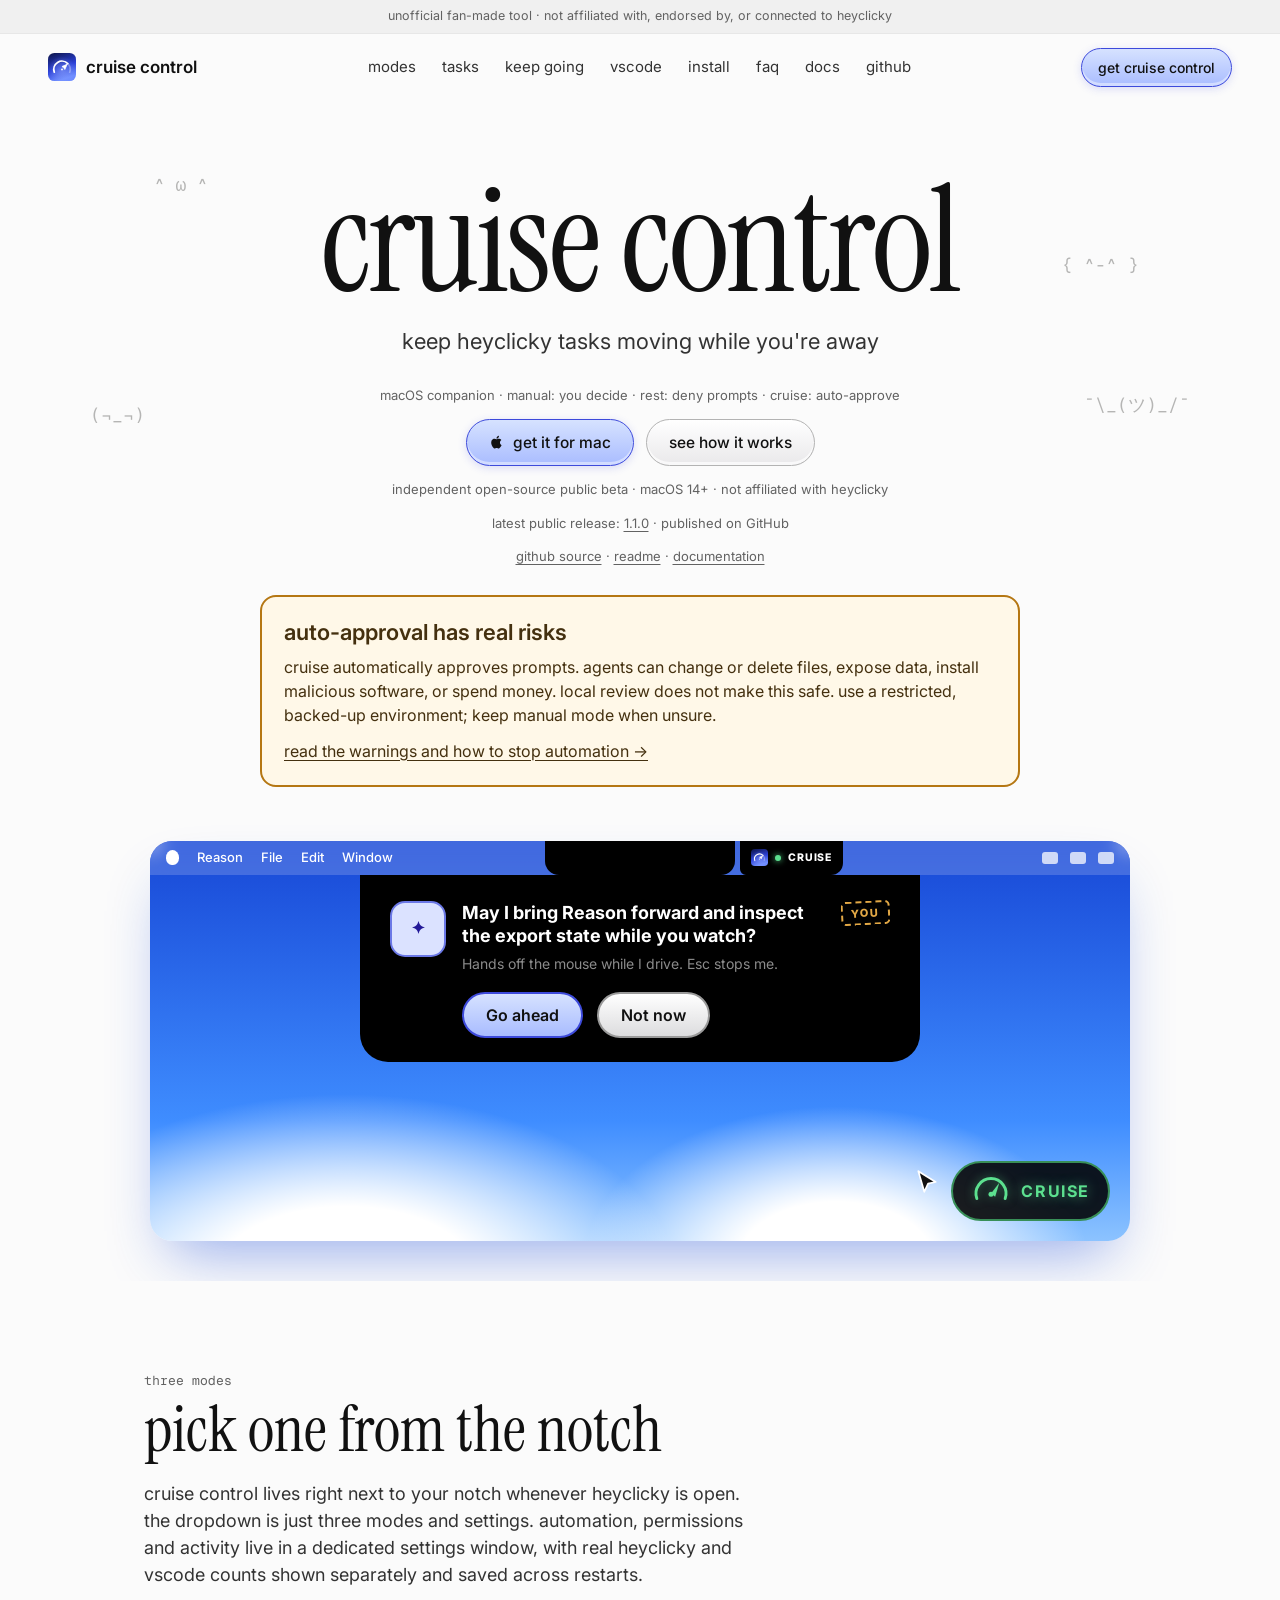
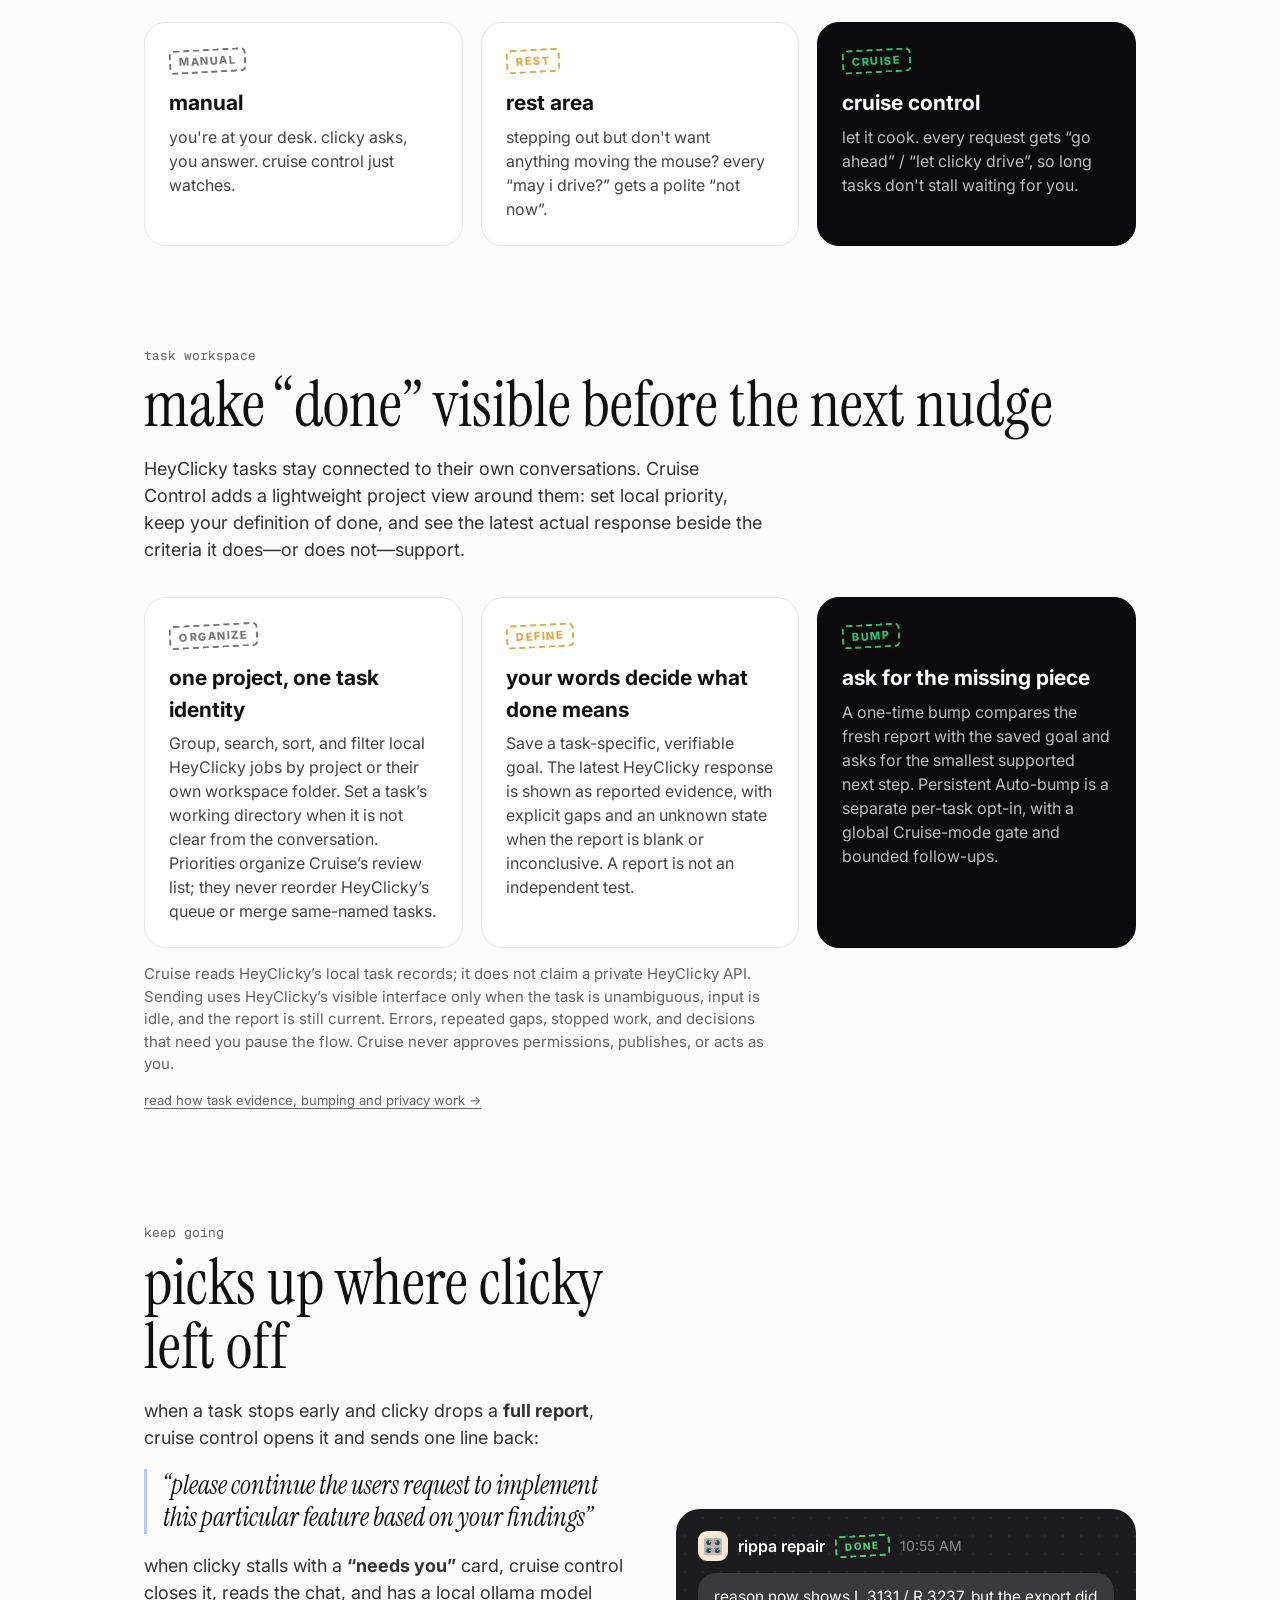
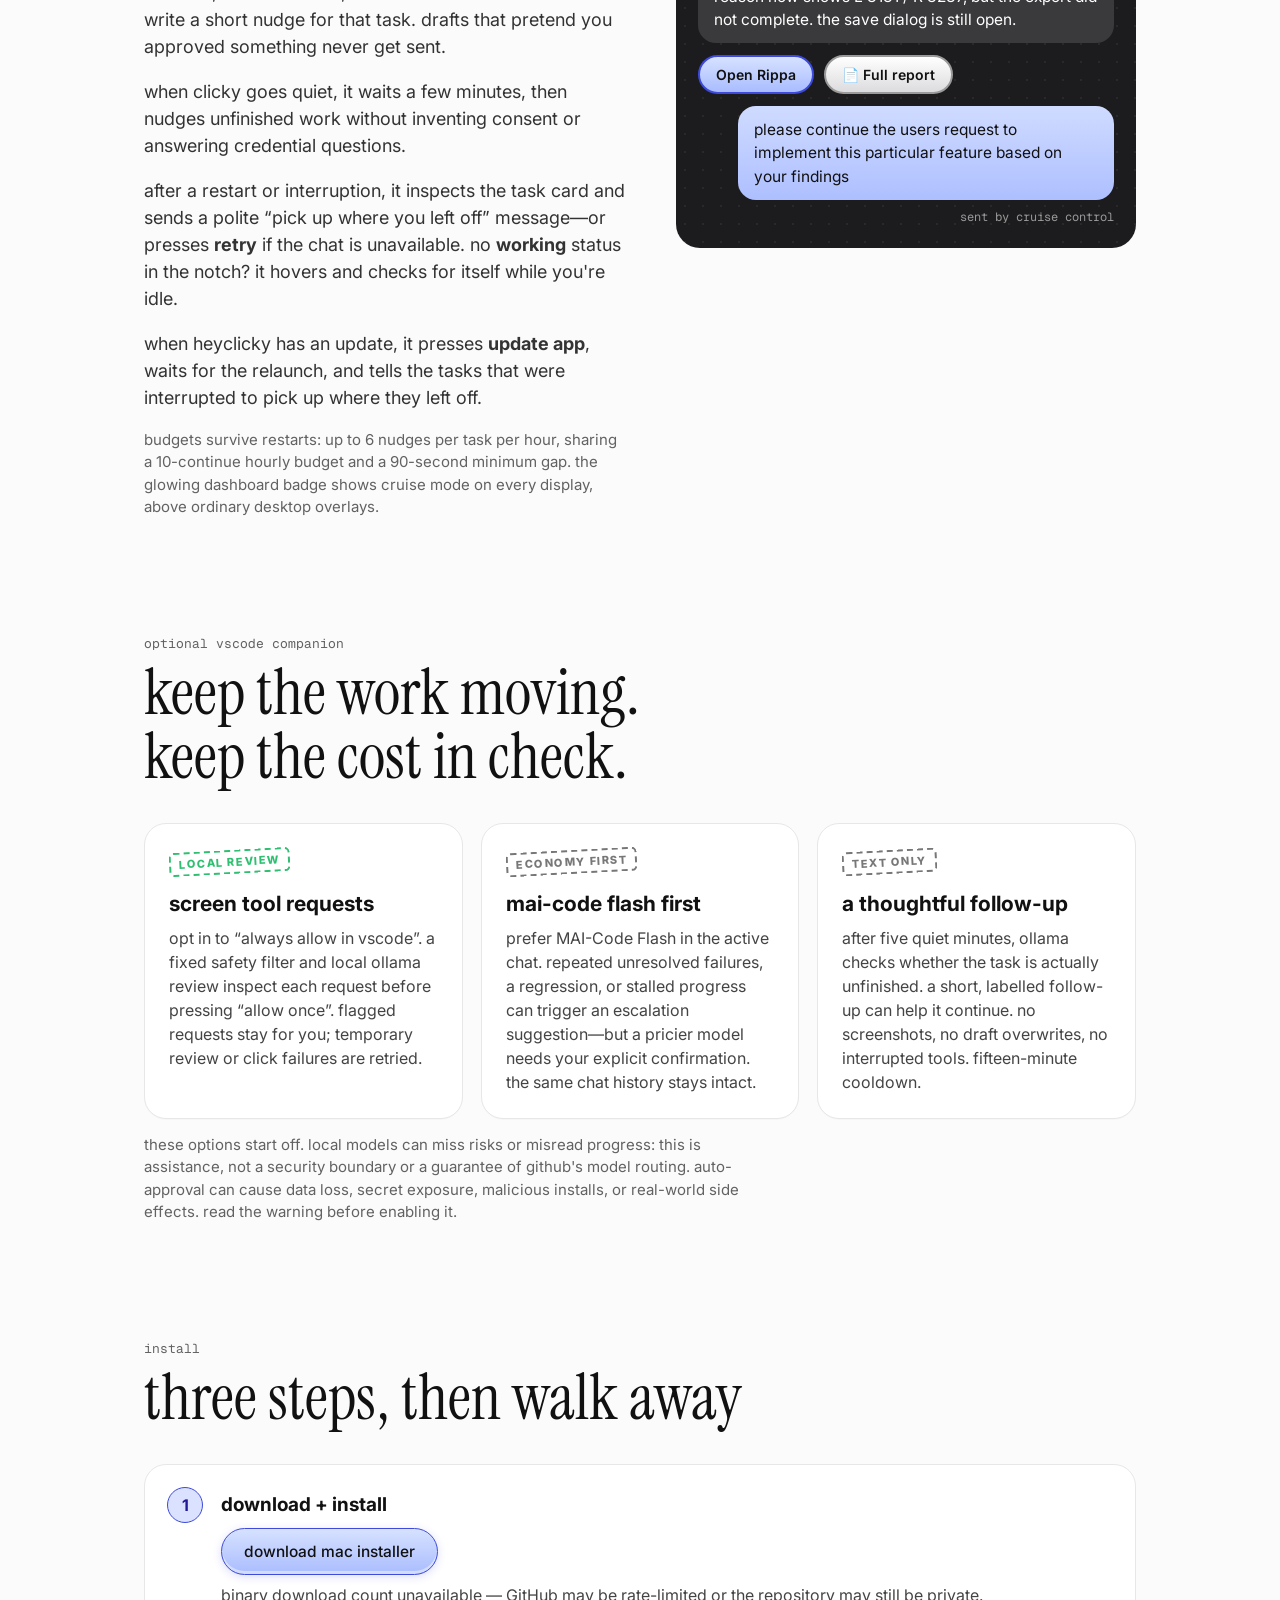
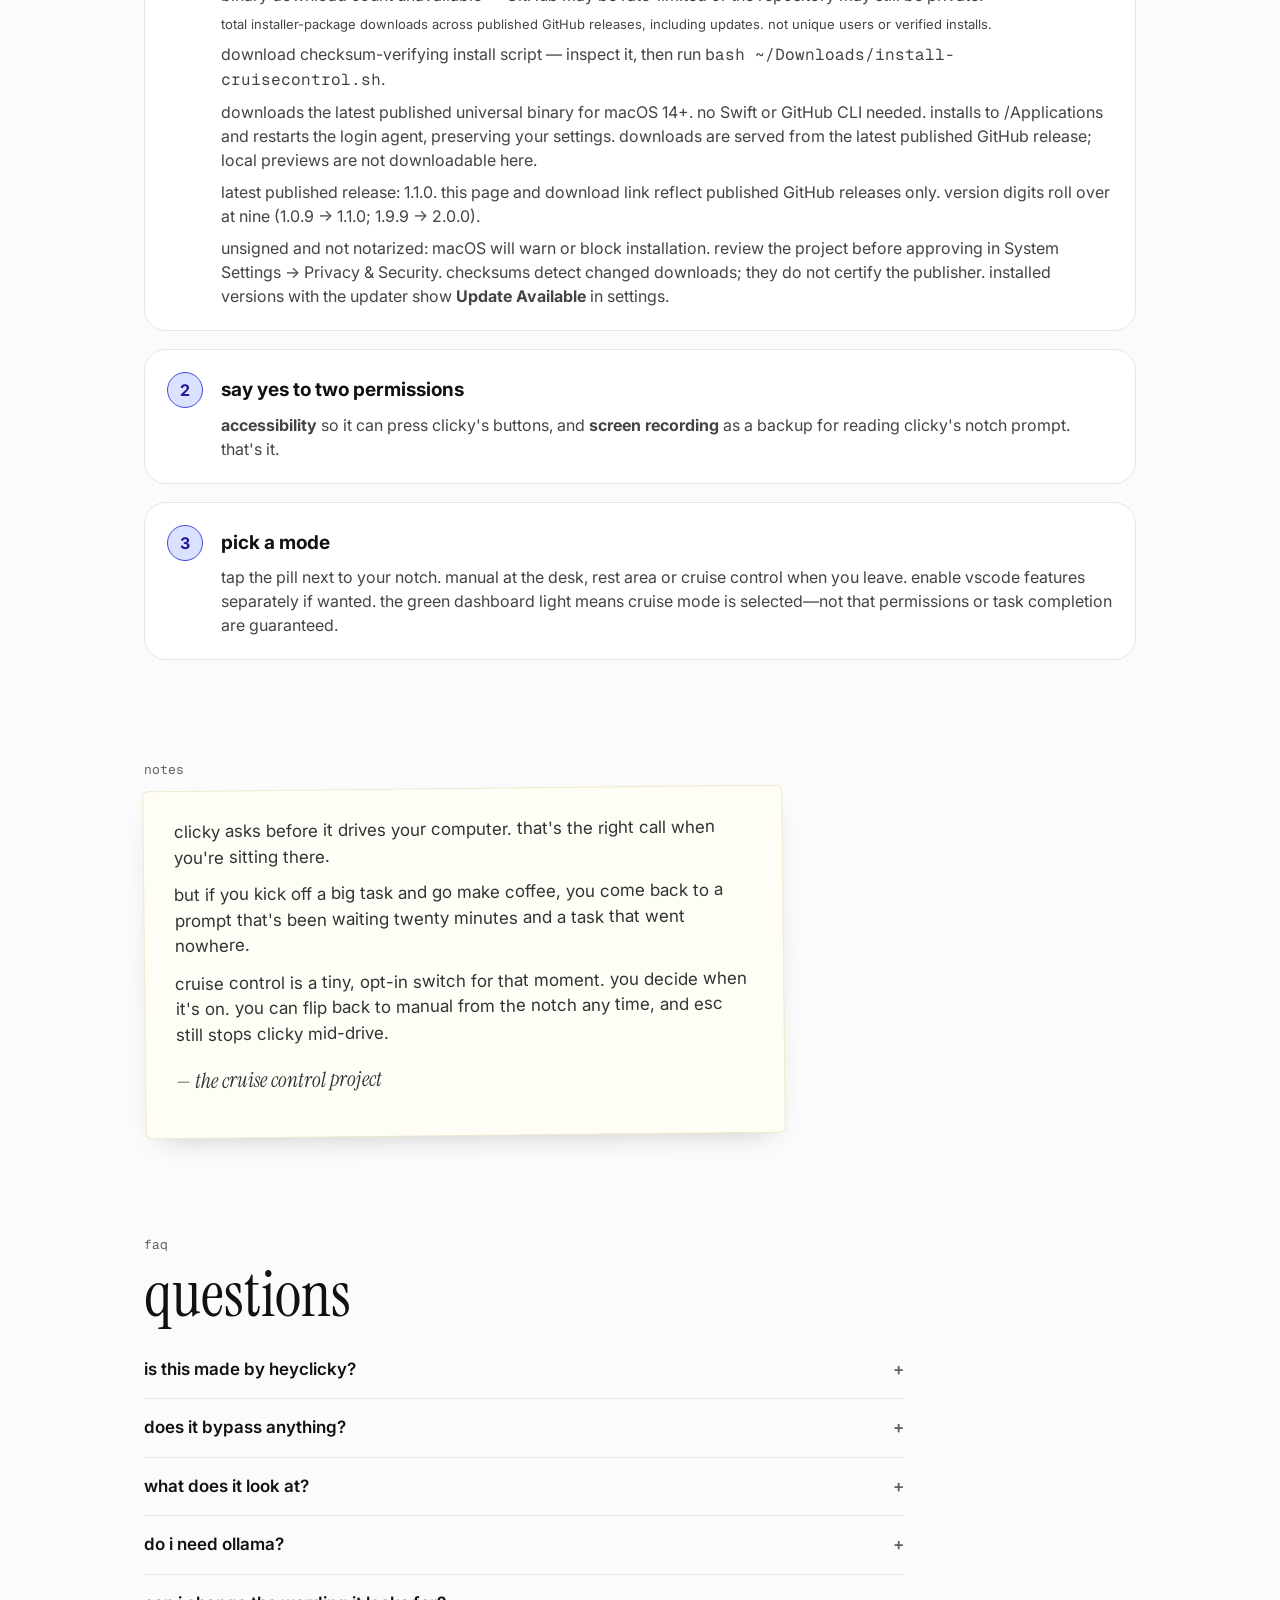
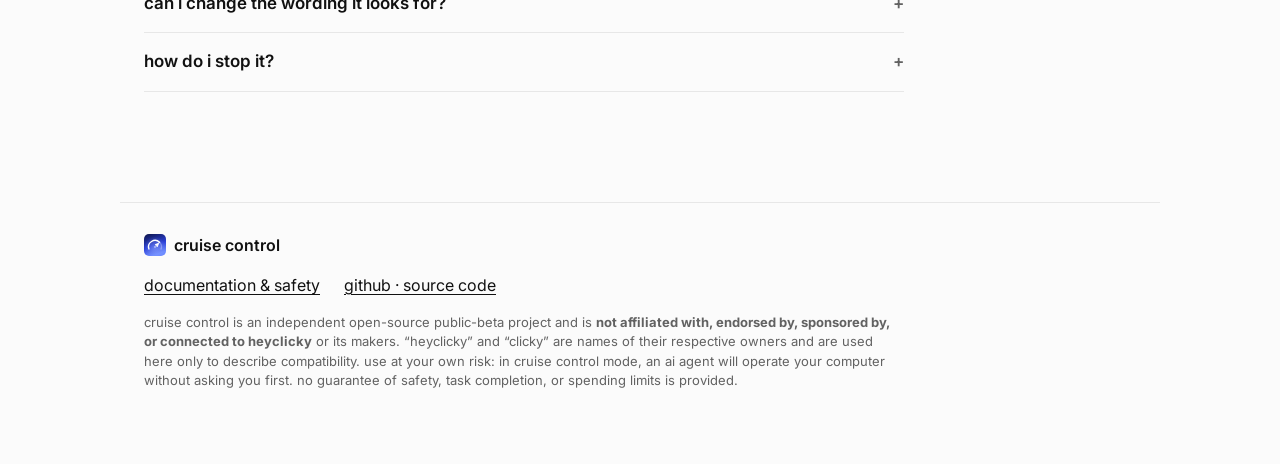
==== site/index.html @ 84de90e0 "Merge remote-tracking branch 'origin/main'" ====
<!DOCTYPE html>
<html lang="en">
<head>
  <meta charset="utf-8" />
  <meta name="viewport" content="width=device-width, initial-scale=1" />
  <meta name="theme-color" content="#fbfbfb" />
  <title>Cruise Control — keep HeyClicky tasks moving while you're away</title>
  <meta name="description" content="An independent macOS companion for HeyClicky: choose Manual, Rest, or opt-in Cruise approvals. Optional VS Code automation is separate. Latest public release 1.1.0." />
  <link rel="icon" href="icon.svg" type="image/svg+xml" />
  <link rel="preconnect" href="https://fonts.googleapis.com" />
  <link rel="preconnect" href="https://fonts.gstatic.com" crossorigin />
  <link href="https://fonts.googleapis.com/css2?family=Geist+Mono:wght@400;500&family=Instrument+Serif:ital@0;1&family=Inter:wght@400;500;600;700&display=swap" rel="stylesheet" />
  <link rel="stylesheet" href="styles.css" />
</head>
<body>
  <div class="unofficial-bar">
    unofficial fan-made tool · not affiliated with, endorsed by, or connected to heyclicky
  </div>

  <nav class="nav">
    <a class="brand" href="#top"><img src="icon.svg" alt="" width="28" height="28" />cruise control</a>
    <div class="links">
      <a href="#modes">modes</a>
      <a href="#tasks">tasks</a>
      <a href="#continue">keep going</a>
      <a href="#vscode">vscode</a>
      <a href="#install">install</a>
      <a href="#faq">faq</a>
      <a href="docs.html">docs</a>
      <a href="https://github.com/ilovespectra/CruiseControl">github</a>
    </div>
    <a class="pill pill-primary small" href="#install">get cruise control</a>
  </nav>

  <header class="hero" id="top">
    <span class="face f1">^ ω ^</span>
    <span class="face f2">{ ^-^ }</span>
    <span class="face f3">(¬_¬)</span>
    <span class="face f4">¯\_(ツ)_/¯</span>

    <h1>cruise control</h1>
    <p class="tagline">keep heyclicky tasks moving while you're away</p>
    <p class="fine">macOS companion · manual: you decide · rest: deny prompts · cruise: auto-approve</p>
    <div class="cta">
      <a class="pill pill-primary" href="#install"><svg viewBox="0 0 24 24" width="16" height="16" aria-hidden="true"><path fill="currentColor" d="M16.4 12.6c0-2.4 2-3.6 2.1-3.7-1.1-1.7-2.9-1.9-3.5-1.9-1.5-.2-2.9.9-3.7.9-.8 0-1.9-.9-3.2-.8-1.6 0-3.1 1-4 2.4-1.7 3-.4 7.4 1.2 9.8.8 1.2 1.8 2.5 3 2.4 1.2 0 1.7-.8 3.1-.8 1.5 0 1.9.8 3.2.8 1.3 0 2.1-1.2 2.9-2.4.9-1.3 1.3-2.7 1.3-2.8 0 0-2.4-1-2.4-3.9zM14 5.5c.7-.8 1.1-1.9 1-3-1 0-2.1.7-2.8 1.5-.6.7-1.2 1.8-1 2.9 1 .1 2.1-.6 2.8-1.4z"/></svg>get it for mac</a>
      <a class="pill pill-secondary" href="#how">see how it works</a>
    </div>
    <p class="fine">independent open-source public beta · macOS 14+ · not affiliated with heyclicky</p>
    <p class="fine">latest public release: <a href="https://github.com/ilovespectra/CruiseControl/releases/tag/v1.1.0">1.1.0</a> · published on GitHub</p>
    <p class="fine"><a href="https://github.com/ilovespectra/CruiseControl">github source</a> · <a href="https://github.com/ilovespectra/CruiseControl/blob/main/README.md">readme</a> · <a href="docs.html">documentation</a></p>
    <aside class="safety-warning" aria-labelledby="automation-warning">
      <h2 id="automation-warning">auto-approval has real risks</h2>
      <p>cruise automatically approves prompts. agents can change or delete files, expose data, install malicious software, or spend money. local review does not make this safe. use a restricted, backed-up environment; keep manual mode when unsure.</p>
      <a href="docs.html#safety">read the warnings and how to stop automation →</a>
    </aside>

    <!-- notch demo -->
    <div class="stage" id="how" aria-label="animated demo: cruise control approving a drive request">
      <div class="menubar">
        <span class="apple"></span><span>Reason</span><span>File</span><span>Edit</span><span>Window</span>
        <div class="notch"></div>
        <div class="cc-pill"><img src="icon.svg" alt="" /><i></i>CRUISE</div>
        <div class="tray"><span></span><span></span><span></span></div>
      </div>

      <div class="prompt">
        <div class="prompt-row">
          <div class="clicky-tile" aria-hidden="true"><span>✦</span></div>
          <div>
            <p class="q">May I bring Reason forward and inspect the export state while you watch?</p>
            <p class="hint">Hands off the mouse while I drive. Esc stops me.</p>
          </div>
          <span class="stamp you">YOU</span>
        </div>
        <div class="prompt-buttons">
          <span class="btn go">Go ahead</span>
          <span class="btn no">Not now</span>
        </div>
      </div>

      <div class="toast">approved by cruise control · you're away</div>
      <div class="dashboard-indicator" aria-label="illuminated Cruise mode indicator">
        <svg viewBox="0 0 48 48" width="40" height="40" aria-hidden="true"><path d="M7 33a18 18 0 1 1 34 0" fill="none" stroke="currentColor" stroke-width="3.5" stroke-linecap="round"/><path d="m24 27 10-13-5 17z" fill="currentColor"/><circle cx="24" cy="28" r="3" fill="currentColor"/></svg>
        <span>CRUISE</span>
      </div>
      <svg class="cursor" viewBox="0 0 24 24" width="26" height="26" aria-hidden="true"><path d="M4 2l16 10-7 1.5L9.5 21z" fill="#111" stroke="#fff" stroke-width="1.6" stroke-linejoin="round"/></svg>
    </div>
  </header>

  <section class="section" id="modes">
    <p class="eyebrow">three modes</p>
    <h2>pick one from the notch</h2>
    <p class="lede">cruise control lives right next to your notch whenever heyclicky is open. the dropdown is just three modes and settings. automation, permissions and activity live in a dedicated settings window, with real heyclicky and vscode counts shown separately and saved across restarts.</p>

    <div class="cards">
      <article class="card">
        <span class="stamp">MANUAL</span>
        <h3>manual</h3>
        <p>you're at your desk. clicky asks, you answer. cruise control just watches.</p>
      </article>
      <article class="card">
        <span class="stamp rest">REST</span>
        <h3>rest area</h3>
        <p>stepping out but don't want anything moving the mouse? every “may i drive?” gets a polite “not now”.</p>
      </article>
      <article class="card featured">
        <span class="stamp cruise">CRUISE</span>
        <h3>cruise control</h3>
        <p>let it cook. every request gets “go ahead” / “let clicky drive”, so long tasks don't stall waiting for you.</p>
      </article>
    </div>
  </section>

  <section class="section" id="tasks">
    <p class="eyebrow">task workspace</p>
    <h2>make “done” visible before the next nudge</h2>
    <p class="lede">HeyClicky tasks stay connected to their own conversations. Cruise Control adds a lightweight project view around them: set local priority, keep your definition of done, and see the latest actual response beside the criteria it does—or does not—support.</p>
    <div class="cards">
      <article class="card">
        <span class="stamp">ORGANIZE</span>
        <h3>one project, one task identity</h3>
        <p>Group, search, sort, and filter local HeyClicky jobs by project or their own workspace folder. Set a task’s working directory when it is not clear from the conversation. Priorities organize Cruise’s review list; they never reorder HeyClicky’s queue or merge same-named tasks.</p>
      </article>
      <article class="card">
        <span class="stamp rest">DEFINE</span>
        <h3>your words decide what done means</h3>
        <p>Save a task-specific, verifiable goal. The latest HeyClicky response is shown as reported evidence, with explicit gaps and an unknown state when the report is blank or inconclusive. A report is not an independent test.</p>
      </article>
      <article class="card featured">
        <span class="stamp cruise">BUMP</span>
        <h3>ask for the missing piece</h3>
        <p>A one-time bump compares the fresh report with the saved goal and asks for the smallest supported next step. Persistent Auto-bump is a separate per-task opt-in, with a global Cruise-mode gate and bounded follow-ups.</p>
      </article>
    </div>
    <p class="lede small">Cruise reads HeyClicky’s local task records; it does not claim a private HeyClicky API. Sending uses HeyClicky’s visible interface only when the task is unambiguous, input is idle, and the report is still current. Errors, repeated gaps, stopped work, and decisions that need you pause the flow. Cruise never approves permissions, publishes, or acts as you.</p>
    <p class="fine"><a href="docs.html#tasks">read how task evidence, bumping and privacy work →</a></p>
  </section>

  <section class="section split" id="continue">
    <div>
      <p class="eyebrow">keep going</p>
      <h2>picks up where clicky left off</h2>
      <p class="lede">when a task stops early and clicky drops a <b>full report</b>, cruise control opens it and sends one line back:</p>
      <p class="quote">“please continue the users request to implement this particular feature based on your findings”</p>
      <p class="lede">when clicky stalls with a <b>“needs you”</b> card, cruise control closes it, reads the chat, and has a local ollama model write a short nudge for that task. drafts that pretend you approved something never get sent.</p>
      <p class="lede">when clicky goes quiet, it waits a few minutes, then nudges unfinished work without inventing consent or answering credential questions.</p>
      <p class="lede">after a restart or interruption, it inspects the task card and sends a polite “pick up where you left off” message—or presses <b>retry</b> if the chat is unavailable. no <b>working</b> status in the notch? it hovers and checks for itself while you're idle.</p>
      <p class="lede">when heyclicky has an update, it presses <b>update app</b>, waits for the relaunch, and tells the tasks that were interrupted to pick up where they left off.</p>
      <p class="lede small">budgets survive restarts: up to 6 nudges per task per hour, sharing a 10-continue hourly budget and a 90-second minimum gap. the glowing dashboard badge shows cruise mode on every display, above ordinary desktop overlays.</p>
    </div>
    <div class="chat">
      <div class="chat-head"><span class="avatar">🎛️</span>rippa repair <span class="stamp done">DONE</span><span class="time">10:55 AM</span></div>
      <div class="bubble">reason now shows L 3131 / R 3237, but the export did not complete. the save dialog is still open.</div>
      <div class="chat-actions">
        <span class="btn go small">Open Rippa</span>
        <span class="btn no small tapped">📄 Full report</span>
      </div>
      <div class="bubble me">please continue the users request to implement this particular feature based on your findings</div>
      <div class="sent-by">sent by cruise control</div>
    </div>
  </section>

  <section class="section" id="vscode">
    <p class="eyebrow">optional vscode companion</p>
    <h2>keep the work moving.<br />keep the cost in check.</h2>
    <div class="cards">
      <article class="card">
        <span class="stamp cruise">LOCAL REVIEW</span>
        <h3>screen tool requests</h3>
        <p>opt in to “always allow in vscode”. a fixed safety filter and local ollama review inspect each request before pressing “allow once”. flagged requests stay for you; temporary review or click failures are retried.</p>
      </article>
      <article class="card">
        <span class="stamp">ECONOMY FIRST</span>
        <h3>mai-code flash first</h3>
        <p>prefer MAI-Code Flash in the active chat. repeated unresolved failures, a regression, or stalled progress can trigger an escalation suggestion—but a pricier model needs your explicit confirmation. the same chat history stays intact.</p>
      </article>
      <article class="card">
        <span class="stamp">TEXT ONLY</span>
        <h3>a thoughtful follow-up</h3>
        <p>after five quiet minutes, ollama checks whether the task is actually unfinished. a short, labelled follow-up can help it continue. no screenshots, no draft overwrites, no interrupted tools. fifteen-minute cooldown.</p>
      </article>
    </div>
    <p class="lede small">these options start off. local models can miss risks or misread progress: this is assistance, not a security boundary or a guarantee of github's model routing. auto-approval can cause data loss, secret exposure, malicious installs, or real-world side effects. read the warning before enabling it.</p>
  </section>

  <section class="section" id="install">
    <p class="eyebrow">install</p>
    <h2>three steps, then walk away</h2>
    <ol class="steps">
      <li>
        <span class="num">1</span>
        <div>
          <h3>download + install</h3>
          <p><a class="pill pill-primary" href="https://github.com/ilovespectra/CruiseControl/releases/latest/download/CruiseControl.pkg">download mac installer</a></p>
          <p><a id="binary-downloads" href="https://github.com/ilovespectra/CruiseControl/releases" target="_blank" rel="noopener noreferrer" aria-live="polite">loading binary downloads…</a></p>
          <p class="fine">total installer-package downloads across published GitHub releases, including updates. not unique users or verified installs.</p>
          <p><a href="https://raw.githubusercontent.com/ilovespectra/CruiseControl/main/scripts/install-cruisecontrol.sh" download="install-cruisecontrol.sh">download checksum-verifying install script</a> — inspect it, then run <code>bash ~/Downloads/install-cruisecontrol.sh</code>.</p>
          <p>downloads the latest published universal binary for macOS 14+. no Swift or GitHub CLI needed. installs to /Applications and restarts the login agent, preserving your settings. downloads are served from the latest published GitHub release; local previews are not downloadable here.</p>
          <p>latest published release: 1.1.0. this page and download link reflect published GitHub releases only. version digits roll over at nine (1.0.9 → 1.1.0; 1.9.9 → 2.0.0).</p>
          <p>unsigned and not notarized: macOS will warn or block installation. review the project before approving in System Settings → Privacy &amp; Security. checksums detect changed downloads; they do not certify the publisher. installed versions with the updater show <b>Update Available</b> in settings.</p>
        </div>
      </li>
      <li>
        <span class="num">2</span>
        <div>
          <h3>say yes to two permissions</h3>
          <p><b>accessibility</b> so it can press clicky's buttons, and <b>screen recording</b> as a backup for reading clicky's notch prompt. that's it.</p>
        </div>
      </li>
      <li>
        <span class="num">3</span>
        <div>
          <h3>pick a mode</h3>
          <p>tap the pill next to your notch. manual at the desk, rest area or cruise control when you leave. enable vscode features separately if wanted. the green dashboard light means cruise mode is selected—not that permissions or task completion are guaranteed.</p>
        </div>
      </li>
    </ol>
  </section>

  <section class="section notes">
    <p class="eyebrow">notes</p>
    <div class="note">
      <p>clicky asks before it drives your computer. that's the right call when you're sitting there.</p>
      <p>but if you kick off a big task and go make coffee, you come back to a prompt that's been waiting twenty minutes and a task that went nowhere.</p>
      <p>cruise control is a tiny, opt-in switch for that moment. you decide when it's on. you can flip back to manual from the notch any time, and esc still stops clicky mid-drive.</p>
      <p class="sig">— the cruise control project</p>
    </div>
  </section>

  <section class="section" id="faq">
    <p class="eyebrow">faq</p>
    <h2>questions</h2>
    <details>
      <summary>is this made by heyclicky?</summary>
      <p>no. cruise control is an independent, unofficial project. it isn't affiliated with, endorsed by, or supported by heyclicky or its makers. please don't contact them about it.</p>
    </details>
    <details>
      <summary>does it bypass anything?</summary>
      <p>it presses the normal approval buttons rather than disabling macOS protections, but automatic approval removes the human checkpoint those prompts provide. in cruise mode it can also grant HeyClicky control of other apps through macOS permission dialogs. this can expose their documents and data. <a href="docs.html#safety">read the safety warnings</a> before enabling it.</p>
    </details>
    <details>
      <summary>what does it look at?</summary>
      <p>heyclicky's windows and, with the vscode options enabled, vscode chat controls and recent conversation text. accessibility reads labels; screen capture is an optional fallback for the heyclicky notch. ollama uses your configured endpoint (localhost by default). no screenshots are automatically sent to chats. it also checks heyclicky's public update feed; this webpage loads fonts from google.</p>
    </details>
    <details>
      <summary>do i need ollama?</summary>
      <p>for heyclicky nudges, <a href="https://ollama.com">ollama</a> is optional: a plain continuation message is the fallback. vscode approval reviews, task follow-ups, and escalation assessments require a successful ollama response. if the review fails, requests remain pending and the selected model stays unchanged.</p>
    </details>
    <details>
      <summary>can i change the wording it looks for?</summary>
      <p>yes. button labels, the continue prompt, rate limits and more live in <code>~/Library/Application Support/CruiseControl/config.json</code>.</p>
    </details>
    <details>
      <summary>how do i stop it?</summary>
      <p>switch to manual to stop heyclicky task automation and text follow-ups; turn off the separate vscode approval and model toggles to stop those too. “hide” only hides the notch—it does not disable automation. to remove the app and login agent, run <code>./scripts/build-app.sh --uninstall</code>.</p>
    </details>
  </section>

  <footer class="footer">
    <div class="foot-brand"><img src="icon.svg" alt="" width="22" height="22" /> cruise control</div>
    <nav class="footer-links" aria-label="project links">
      <a href="docs.html">documentation &amp; safety</a>
      <a href="https://github.com/ilovespectra/CruiseControl">github · source code</a>
    </nav>
    <p class="disclaimer">
      cruise control is an independent open-source public-beta project and is <b>not affiliated with, endorsed by, sponsored by, or
      connected to heyclicky</b> or its makers. “heyclicky” and “clicky” are names of their respective owners and are used here
      only to describe compatibility. use at your own risk: in cruise control mode, an ai agent will operate your computer without
      asking you first. no guarantee of safety, task completion, or spending limits is provided.
    </p>
  </footer>
  <script type="module" src="downloads.mjs"></script>
</body>
</html>
---- site/styles.css ----
:root {
  --bg: #fbfbfb;
  --ink: #111111;
  --muted: #626262;
  --line: #e7e7e7;
  --soft: #f0f0f0;
  --blue: #1d6ee5;
  --royal: #3d4adb;
  --navy: #221898;
  --lavender: #dbe2ff;
  --periwinkle: #b6c6ff;
  --amber: #e2a845;
  --green: #2fbf71;
  --serif: "Instrument Serif", Georgia, serif;
  --sans: "Inter", -apple-system, BlinkMacSystemFont, sans-serif;
  --mono: "Geist Mono", ui-monospace, Menlo, monospace;
}

* { box-sizing: border-box; }
html { scroll-behavior: smooth; }
body {
  margin: 0;
  background: var(--bg);
  color: var(--ink);
  font-family: var(--sans);
  -webkit-font-smoothing: antialiased;
  line-height: 1.5;
}
a { color: inherit; text-decoration: none; }
code, pre { font-family: var(--mono); }

.unofficial-bar {
  text-align: center;
  font-size: 12.5px;
  color: var(--muted);
  background: var(--soft);
  border-bottom: 1px solid var(--line);
  padding: 7px 16px;
}

/* nav */
.nav {
  position: sticky; top: 0; z-index: 10;
  display: flex; align-items: center; justify-content: space-between;
  padding: 14px clamp(16px, 4vw, 48px);
  background: rgba(251, 251, 251, 0.85);
  backdrop-filter: blur(12px);
}
.brand { display: flex; align-items: center; gap: 10px; font-weight: 600; font-size: 17px; }
.links { display: flex; gap: 26px; font-size: 15px; color: #333; }
.links a:hover { color: var(--blue); }

/* pills, styled after clicky's glossy buttons */
.pill {
  display: inline-flex; align-items: center; gap: 8px;
  padding: 11px 22px; border-radius: 999px;
  font-weight: 500; font-size: 15.5px;
  transition: transform .12s ease, box-shadow .12s ease;
}
.pill:hover { transform: translateY(-1px); }
.pill.small { padding: 8px 16px; font-size: 14px; }
.pill-primary {
  background: linear-gradient(#d6e2ff, #a9bcff);
  border: 1.5px solid var(--royal);
  box-shadow: inset 0 -3px 0 rgba(255,255,255,.45), 0 2px 8px rgba(61,74,219,.18);
  color: #111;
}
.pill-secondary {
  background: linear-gradient(#fff, #e9e8ea);
  border: 1.5px solid #b3b3b3;
  box-shadow: inset 0 -3px 0 rgba(255,255,255,.7);
}

/* hero */
.hero { position: relative; text-align: center; padding: 70px 20px 40px; overflow: hidden; }
.hero h1 {
  font-family: var(--serif); font-weight: 400;
  font-size: clamp(64px, 12vw, 148px); line-height: .95; letter-spacing: -0.02em;
  margin: 0;
}
.tagline { font-size: clamp(18px, 2.2vw, 22px); color: #333; margin: 14px 0 28px; }
.cta { display: flex; gap: 12px; justify-content: center; flex-wrap: wrap; }
.fine { font-size: 13px; color: var(--muted); margin-top: 14px; }
.face {
  position: absolute; font-family: var(--mono); color: #b5b5b4; font-size: 18px;
  animation: float 6s ease-in-out infinite;
}
.f1 { top: 70px; left: 12%; }
.f2 { top: 150px; right: 11%; animation-delay: -2s; }
.f3 { top: 300px; left: 7%; animation-delay: -4s; }
.f4 { top: 290px; right: 7%; animation-delay: -1s; }
@keyframes float { 50% { transform: translateY(-10px) rotate(-3deg); } }

/* demo stage */
.stage {
  position: relative; margin: 54px auto 0; max-width: 980px; height: 400px;
  border-radius: 22px; overflow: hidden;
  background:
    radial-gradient(ellipse at 20% 110%, #ffffff 0 12%, transparent 30%),
    radial-gradient(ellipse at 70% 105%, #ffffff 0 10%, transparent 26%),
    linear-gradient(#1747d6, #3f8dff 70%, #8cc3ff);
  box-shadow: 0 30px 60px -20px rgba(23, 71, 214, .45);
  text-align: left;
}
.menubar {
  position: absolute; inset: 0 0 auto 0; height: 34px;
  display: flex; align-items: center; gap: 18px; padding: 0 16px;
  font-size: 13px; color: #fff; font-weight: 500;
  background: rgba(255,255,255,.18); backdrop-filter: blur(8px);
}
.apple { width: 13px; height: 15px; background: #fff; border-radius: 50% 50% 45% 45%; }
.notch {
  position: absolute; left: 50%; top: 0; transform: translateX(-50%);
  width: 190px; height: 34px; background: #000; border-radius: 0 0 14px 14px;
}
.cc-pill {
  position: absolute; left: calc(50% + 100px); top: 0; height: 34px; padding: 0 11px;
  display: flex; align-items: center; gap: 7px;
  background: #000; color: #fff; border-radius: 0 0 12px 6px;
  font: 800 10.5px var(--sans); letter-spacing: .08em;
}
.cc-pill img { width: 17px; height: 17px; }
.cc-pill i { width: 6px; height: 6px; border-radius: 50%; background: #5ce08f; box-shadow: 0 0 6px #5ce08f; }
.tray { margin-left: auto; display: flex; gap: 12px; }
.tray span { width: 16px; height: 12px; border-radius: 3px; background: rgba(255,255,255,.75); }

.prompt {
  position: absolute; left: 50%; top: 34px; width: min(560px, 92%);
  transform: translateX(-50%);
  background: #000; color: #fff; border-radius: 0 0 28px 28px;
  padding: 26px 30px 24px;
  animation: prompt 7s ease-in-out infinite;
  transform-origin: top center;
}
.prompt-row { display: flex; gap: 16px; align-items: flex-start; }
.clicky-tile {
  flex: none; width: 56px; height: 56px; border-radius: 15px;
  background: var(--lavender); border: 2px solid #6b78e6;
  display: grid; place-items: center; color: var(--navy); font-weight: 800; font-size: 17px;
}
.q { margin: 0; font-weight: 700; font-size: 18px; line-height: 1.3; }
.hint { margin: 6px 0 0; color: #8b8b8b; font-size: 14px; }
.stamp {
  display: inline-block; flex: none;
  font: 800 11px var(--sans); letter-spacing: .14em;
  border: 2px dashed currentColor; border-radius: 5px; padding: 3px 8px;
  transform: rotate(-3deg);
}
.stamp.you { color: var(--amber); }
.prompt-buttons { display: flex; gap: 14px; margin: 18px 0 0 72px; }
.btn {
  display: inline-block; padding: 9px 22px; border-radius: 999px;
  font-weight: 600; font-size: 16px; color: #111;
}
.btn.small { font-size: 14px; padding: 7px 16px; }
.btn.go { background: linear-gradient(#d6e2ff, #a9bcff); border: 2px solid var(--royal); }
.btn.no { background: linear-gradient(#fff, #dcdcde); border: 2px solid #9a9a9a; }
.prompt .btn.go { animation: press 7s infinite; }

.toast {
  position: absolute; left: 50%; top: 120px; transform: translateX(-50%);
  background: #000; color: #fff; padding: 10px 18px; border-radius: 999px;
  font-size: 14px; white-space: nowrap; opacity: 0;
  animation: toast 7s infinite;
}
.cursor { position: absolute; left: 78%; top: 82%; animation: cursor 7s ease-in-out infinite; }
.dashboard-indicator {
  position: absolute; right: 20px; bottom: 20px;
  display: flex; align-items: center; gap: 10px;
  padding: 8px 18px; border: 2px solid #388f58; border-radius: 999px;
  background: rgba(0,0,0,.88); color: #5ce08f;
  font: 700 16px var(--sans); letter-spacing: .1em;
  text-shadow: 0 0 12px rgba(92,224,143,.6);
}
.dashboard-indicator svg { filter: drop-shadow(0 0 5px rgba(92,224,143,.5)); }

@keyframes prompt {
  0%, 4% { opacity: 0; transform: translateX(-50%) scaleY(.2); }
  10%, 52% { opacity: 1; transform: translateX(-50%) scaleY(1); }
  58%, 100% { opacity: 0; transform: translateX(-50%) scaleY(.2); }
}
@keyframes cursor {
  0%, 18% { left: 78%; top: 82%; }
  42% { left: calc(50% - 150px); top: 196px; }
  46% { left: calc(50% - 150px); top: 199px; }
  50%, 70% { left: calc(50% - 150px); top: 196px; }
  100% { left: 78%; top: 82%; }
}
@keyframes press {
  0%, 44% { filter: none; transform: none; }
  46% { filter: brightness(.85); transform: scale(.96); }
  50%, 100% { filter: none; transform: none; }
}
@keyframes toast {
  0%, 58% { opacity: 0; }
  62%, 88% { opacity: 1; }
  94%, 100% { opacity: 0; }
}

/* sections */
.section { max-width: 1040px; margin: 0 auto; padding: 90px 24px 10px; }
.eyebrow { font-family: var(--mono); font-size: 13px; color: var(--muted); margin: 0 0 8px; }
.section h2 { font-family: var(--serif); font-weight: 400; font-size: clamp(40px, 5.5vw, 64px); line-height: 1; margin: 0 0 14px; }
.lede { font-size: 18px; color: #333; max-width: 620px; }
.lede.small { font-size: 15px; color: var(--muted); }

.cards { display: grid; grid-template-columns: repeat(3, 1fr); gap: 18px; margin-top: 34px; }
.card {
  background: #fff; border: 1px solid var(--line); border-radius: 22px; padding: 24px;
  box-shadow: 0 1px 0 rgba(0,0,0,.02);
}
.card h3 { font-size: 21px; margin: 14px 0 6px; }
.card p { color: #444; margin: 0; }
.card .stamp { color: #777; }
.card .stamp.rest { color: var(--amber); }
.card .stamp.cruise { color: var(--green); }
.card.featured { background: #0b0b0d; color: #fff; border-color: #0b0b0d; }
.card.featured p { color: #bdbdbd; }

.split { display: grid; grid-template-columns: 1.05fr 1fr; gap: 50px; align-items: center; }
.quote {
  font-family: var(--serif); font-style: italic; font-size: 26px; line-height: 1.25;
  border-left: 3px solid var(--periwinkle); padding-left: 16px; margin: 18px 0;
}
.chat {
  background: #1c1c1e; color: #fff; border-radius: 24px; padding: 22px;
  background-image: radial-gradient(rgba(255,255,255,.06) 1px, transparent 1px);
  background-size: 18px 18px;
}
.chat-head { display: flex; align-items: center; gap: 10px; font-weight: 600; margin-bottom: 12px; }
.avatar { width: 30px; height: 30px; border-radius: 9px; background: #f3ead6; display: grid; place-items: center; font-size: 16px; }
.stamp.done { color: #3fcf7f; font-size: 10px; }
.time { color: #8b8b8b; font-weight: 400; font-size: 14px; }
.bubble { background: #3a3a3c; border-radius: 18px; padding: 12px 16px; margin: 8px 0; font-size: 15.5px; }
.bubble.me { background: linear-gradient(#cfdbff, #aebfff); color: #111; margin-left: 40px; }
.chat-actions { display: flex; gap: 10px; margin: 12px 0; }
.tapped { animation: tap 3.5s infinite; }
@keyframes tap { 0%, 30% { transform: none; } 34% { transform: scale(.94); filter: brightness(.85); } 40%, 100% { transform: none; } }
.sent-by { text-align: right; font-family: var(--mono); font-size: 12px; color: #9a9a9a; }

.steps { list-style: none; padding: 0; margin: 34px 0 0; display: grid; gap: 18px; }
.steps li { display: flex; min-width: 0; gap: 18px; background: #fff; border: 1px solid var(--line); border-radius: 22px; padding: 22px; }
.steps li > div { min-width: 0; flex: 1; }
.num {
  flex: none; width: 36px; height: 36px; border-radius: 50%;
  display: grid; place-items: center; font-weight: 700;
  background: var(--lavender); color: var(--navy); border: 1.5px solid var(--royal);
}
.steps h3 { margin: 4px 0 8px; font-size: 19px; }
.steps p { margin: 8px 0 0; color: #444; }
pre {
  background: #0b0b0d; color: #e7e7e7; border-radius: 14px; padding: 14px 16px;
  font-size: 13.5px; overflow-x: auto; margin: 0;
}

.note {
  max-width: 640px; background: #fffef6; border: 1px solid #efe9cf; border-radius: 6px;
  padding: 28px 30px; transform: rotate(-.6deg);
  box-shadow: 0 12px 30px -16px rgba(0,0,0,.25);
  font-size: 17px; color: #333;
}
.note p { margin: 0 0 12px; }
.sig { font-family: var(--serif); font-style: italic; font-size: 21px; margin-top: 18px !important; }

details { border-bottom: 1px solid var(--line); padding: 16px 0; max-width: 760px; }
summary { cursor: pointer; font-weight: 600; font-size: 17px; list-style: none; }
summary::after { content: "+"; float: right; color: var(--muted); }
details[open] summary::after { content: "–"; }
details p { color: #444; margin: 10px 0 0; }
details code { background: var(--soft); padding: 1px 6px; border-radius: 5px; font-size: 13.5px; }

.footer { max-width: 1040px; margin: 100px auto 0; padding: 30px 24px 60px; border-top: 1px solid var(--line); }
.foot-brand { display: flex; align-items: center; gap: 8px; font-weight: 600; }
.disclaimer { font-size: 13px; color: var(--muted); max-width: 760px; }

.footer-links { display: flex; flex-wrap: wrap; gap: 12px 24px; margin: 16px 0; }
.footer-links a, .fine a, .safety-warning a, .docs a:not(.pill):not(.brand) {
  text-decoration: underline;
  text-underline-offset: 3px;
}
.safety-warning {
  max-width: 760px; margin: 28px auto; padding: 22px;
  background: #fff8e8; border: 2px solid #b57713; border-radius: 16px;
  color: #44300f; text-align: left;
}
.safety-warning h2 { font: 600 22px var(--sans); margin: 0 0 10px; }
.safety-warning p { margin: 0 0 12px; }
.docs { max-width: 900px; margin: 0 auto; padding: 48px 24px 0; overflow-wrap: anywhere; }
.docs h1 { font: 400 clamp(52px, 8vw, 88px)/1 var(--serif); margin: 0 0 16px; }
.docs h2 { font: 400 38px/1.1 var(--serif); margin: 0 0 16px; }
.docs h3 { font-size: 20px; }
.docs section { padding-top: 40px; }
.docs [id], #automation-warning { scroll-margin-top: 100px; }
.docs .safety-warning { max-width: none; margin: 28px 0 0; }
.docs .safety-warning h2 { font: 600 24px var(--sans); }
.docs li { margin-bottom: 10px; }
.docs code { font-size: .9em; }
.docs pre { margin: 16px 0; }
.docs-toc { display: flex; flex-wrap: wrap; gap: 12px 24px; margin-top: 24px; }
a:focus-visible { outline: 2px solid var(--blue); outline-offset: 4px; }

@media (max-width: 820px) {
  .links { display: none; }
  .cards, .split { grid-template-columns: 1fr; }
  .stage { height: 360px; }
  .cc-pill { display: none; }
  .prompt-buttons { margin-left: 0; }
  .face { display: none; }
}
@media (prefers-reduced-motion: reduce) {
  * { animation: none !important; }
  .prompt { opacity: 1; transform: translateX(-50%); }
}
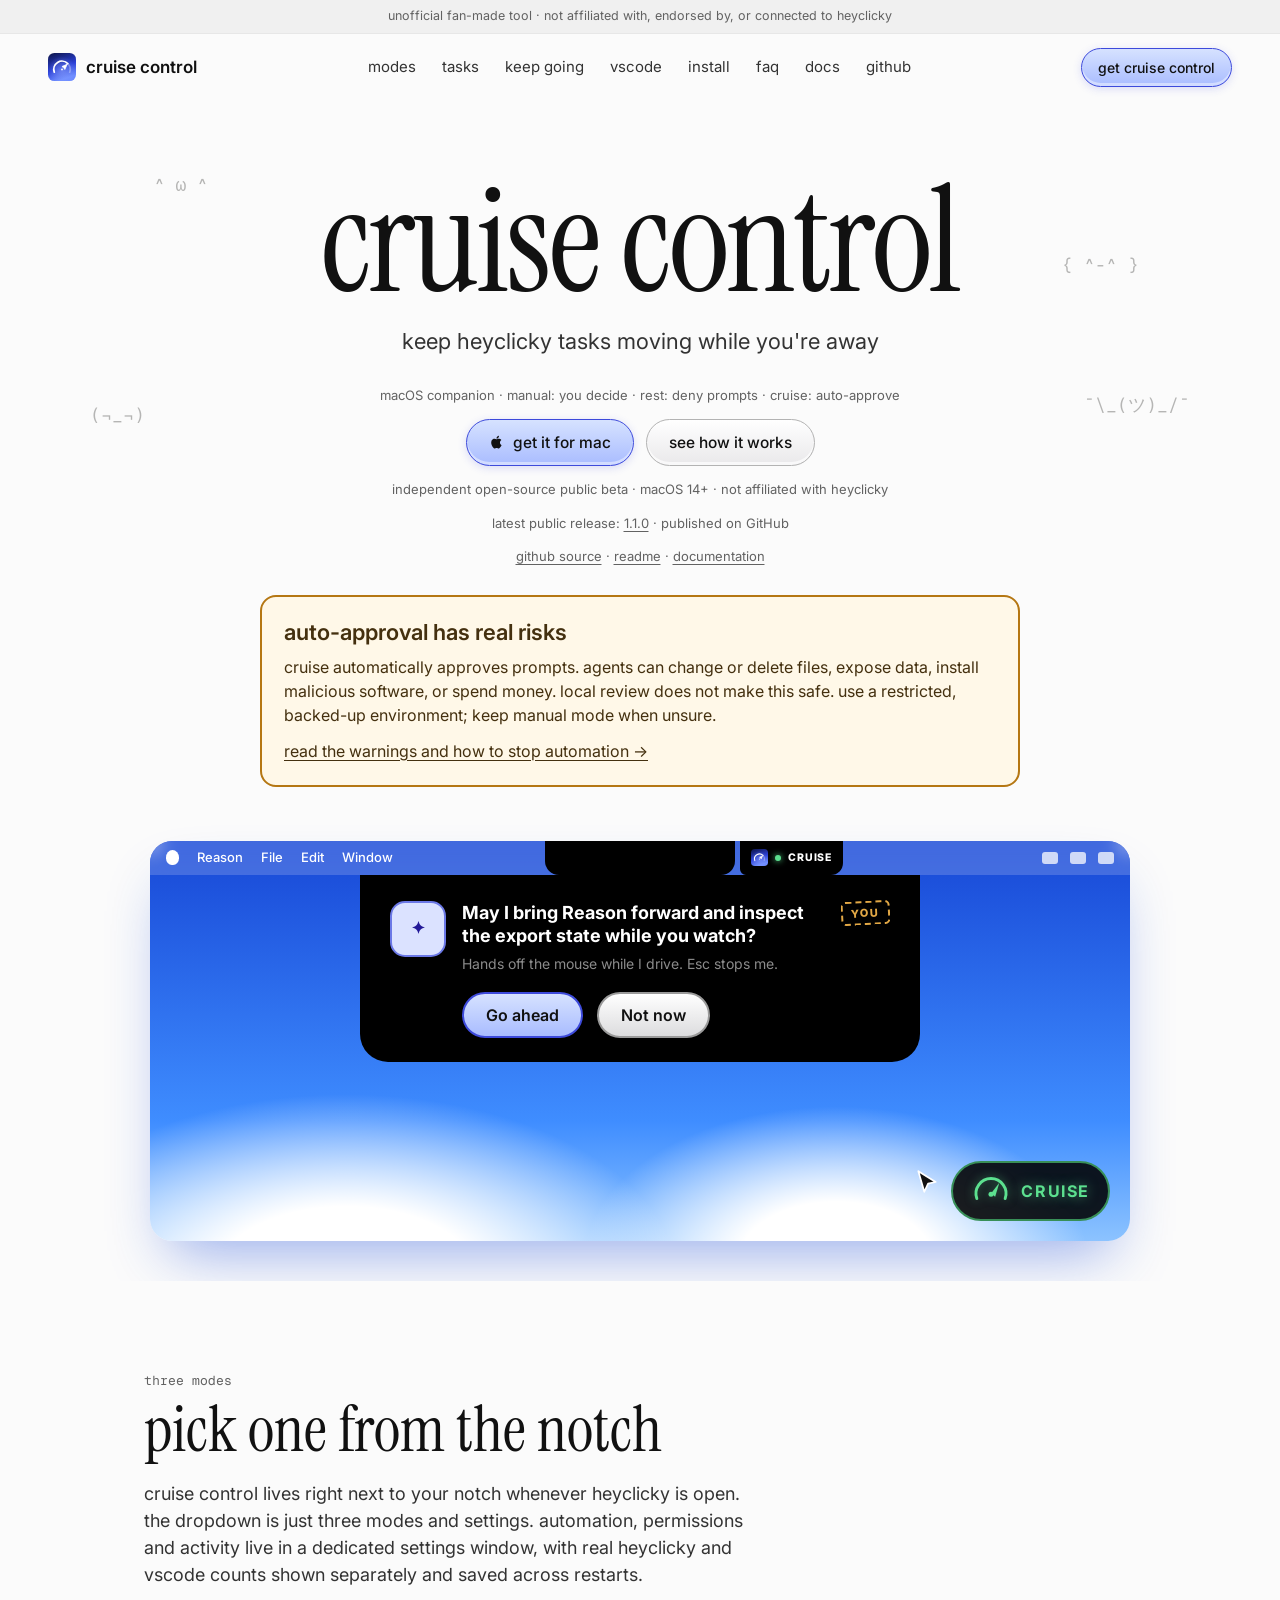
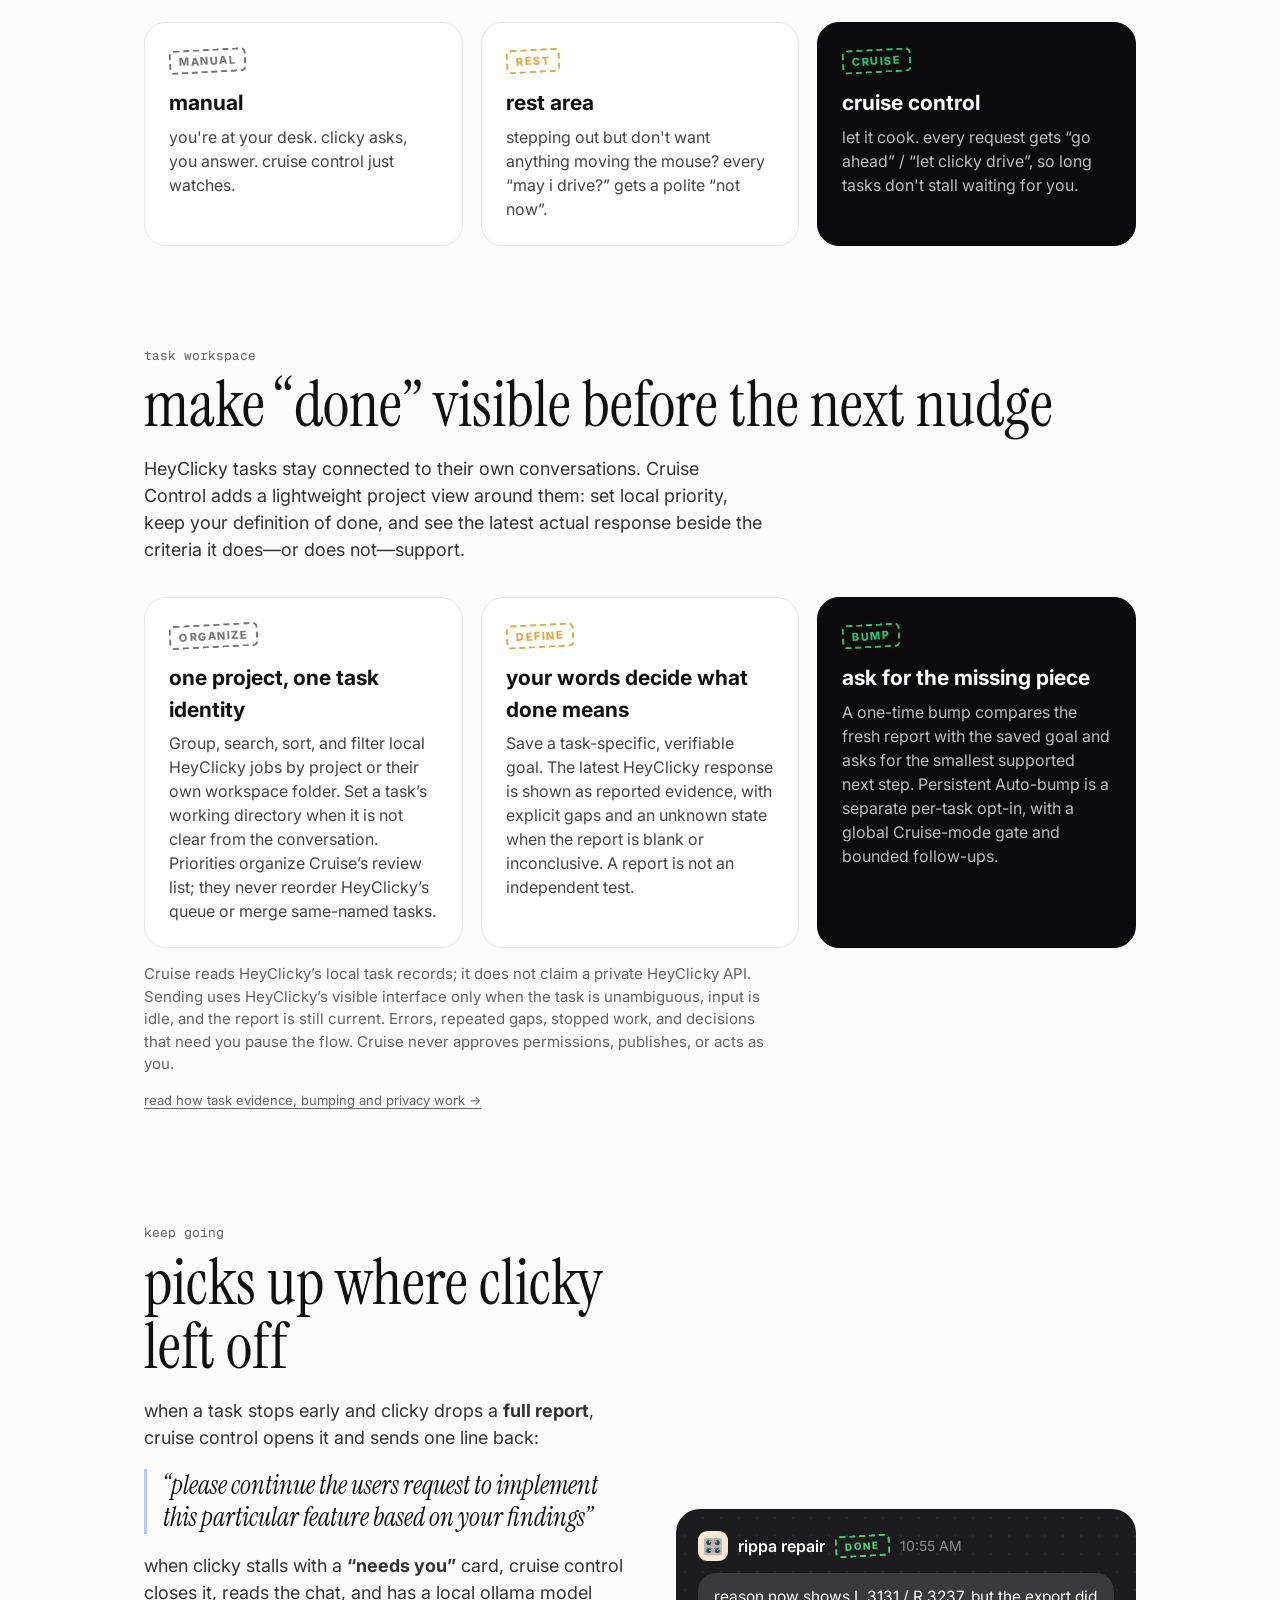
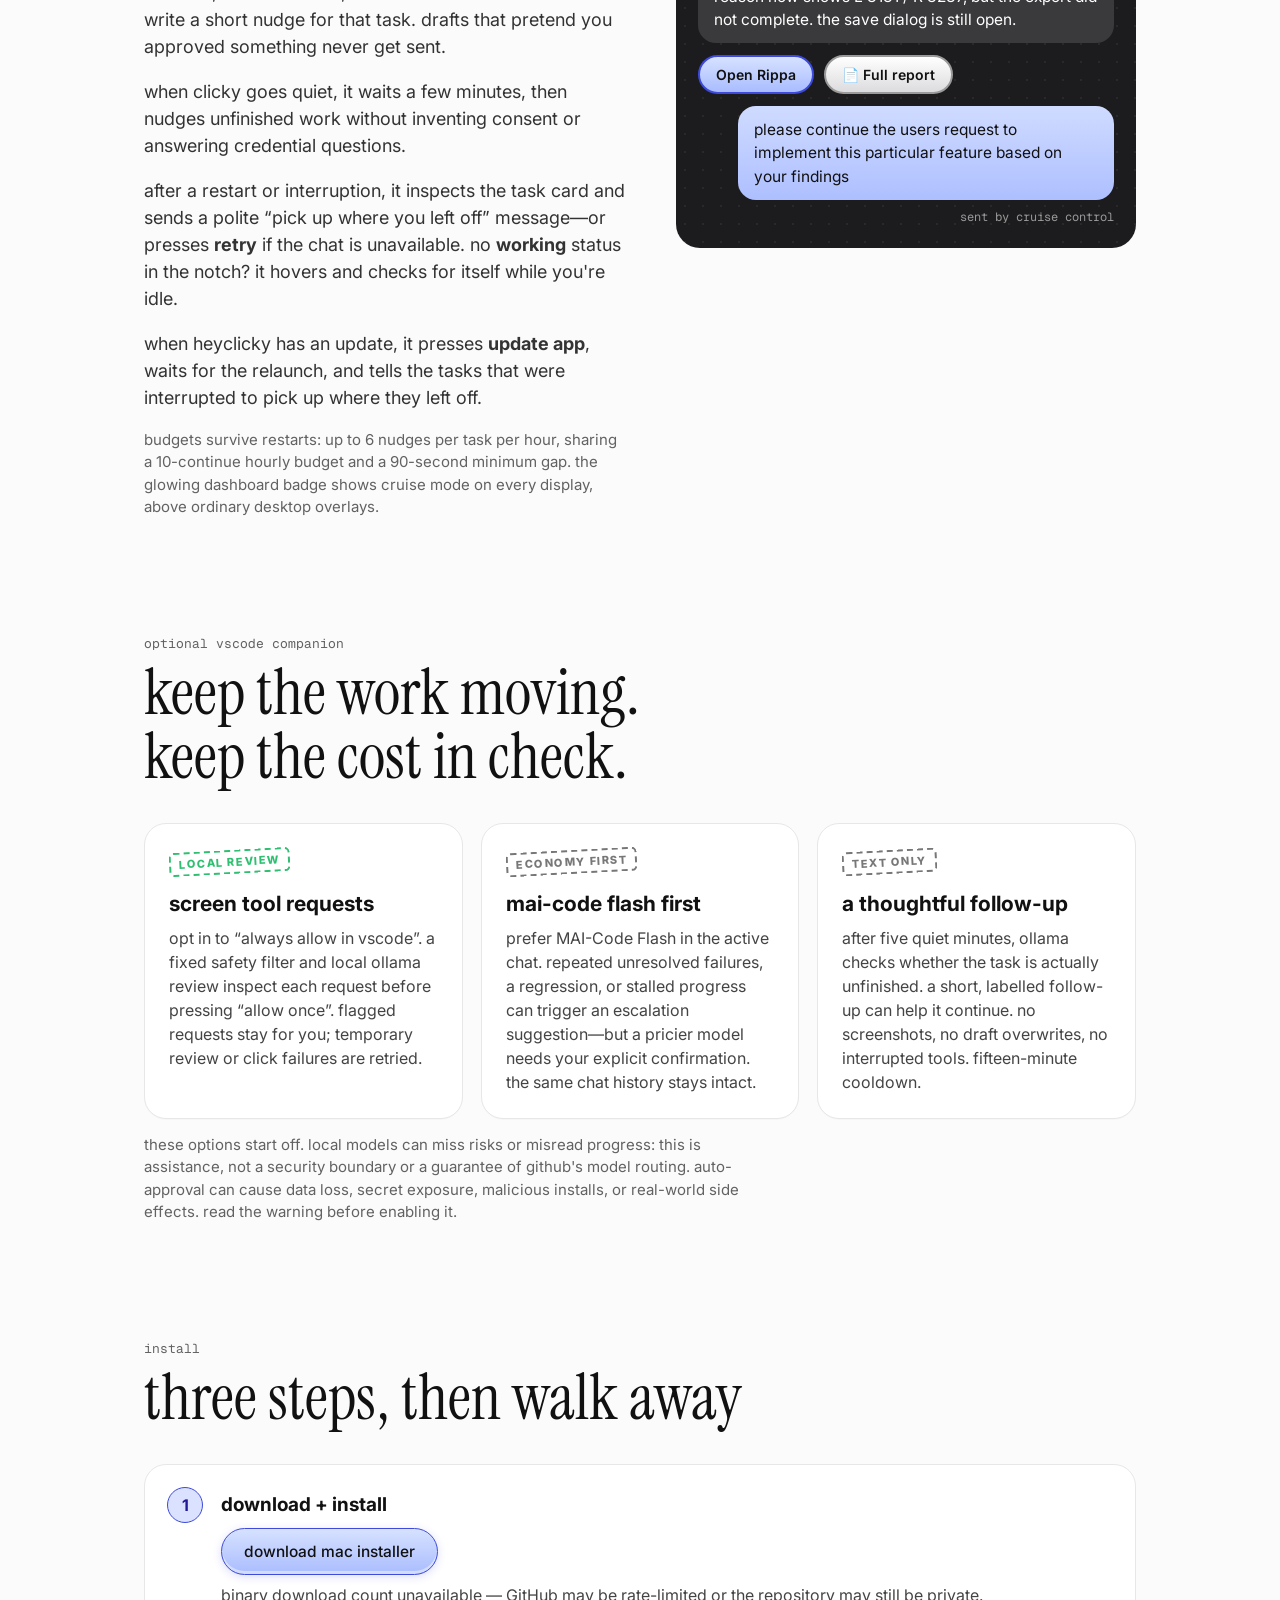
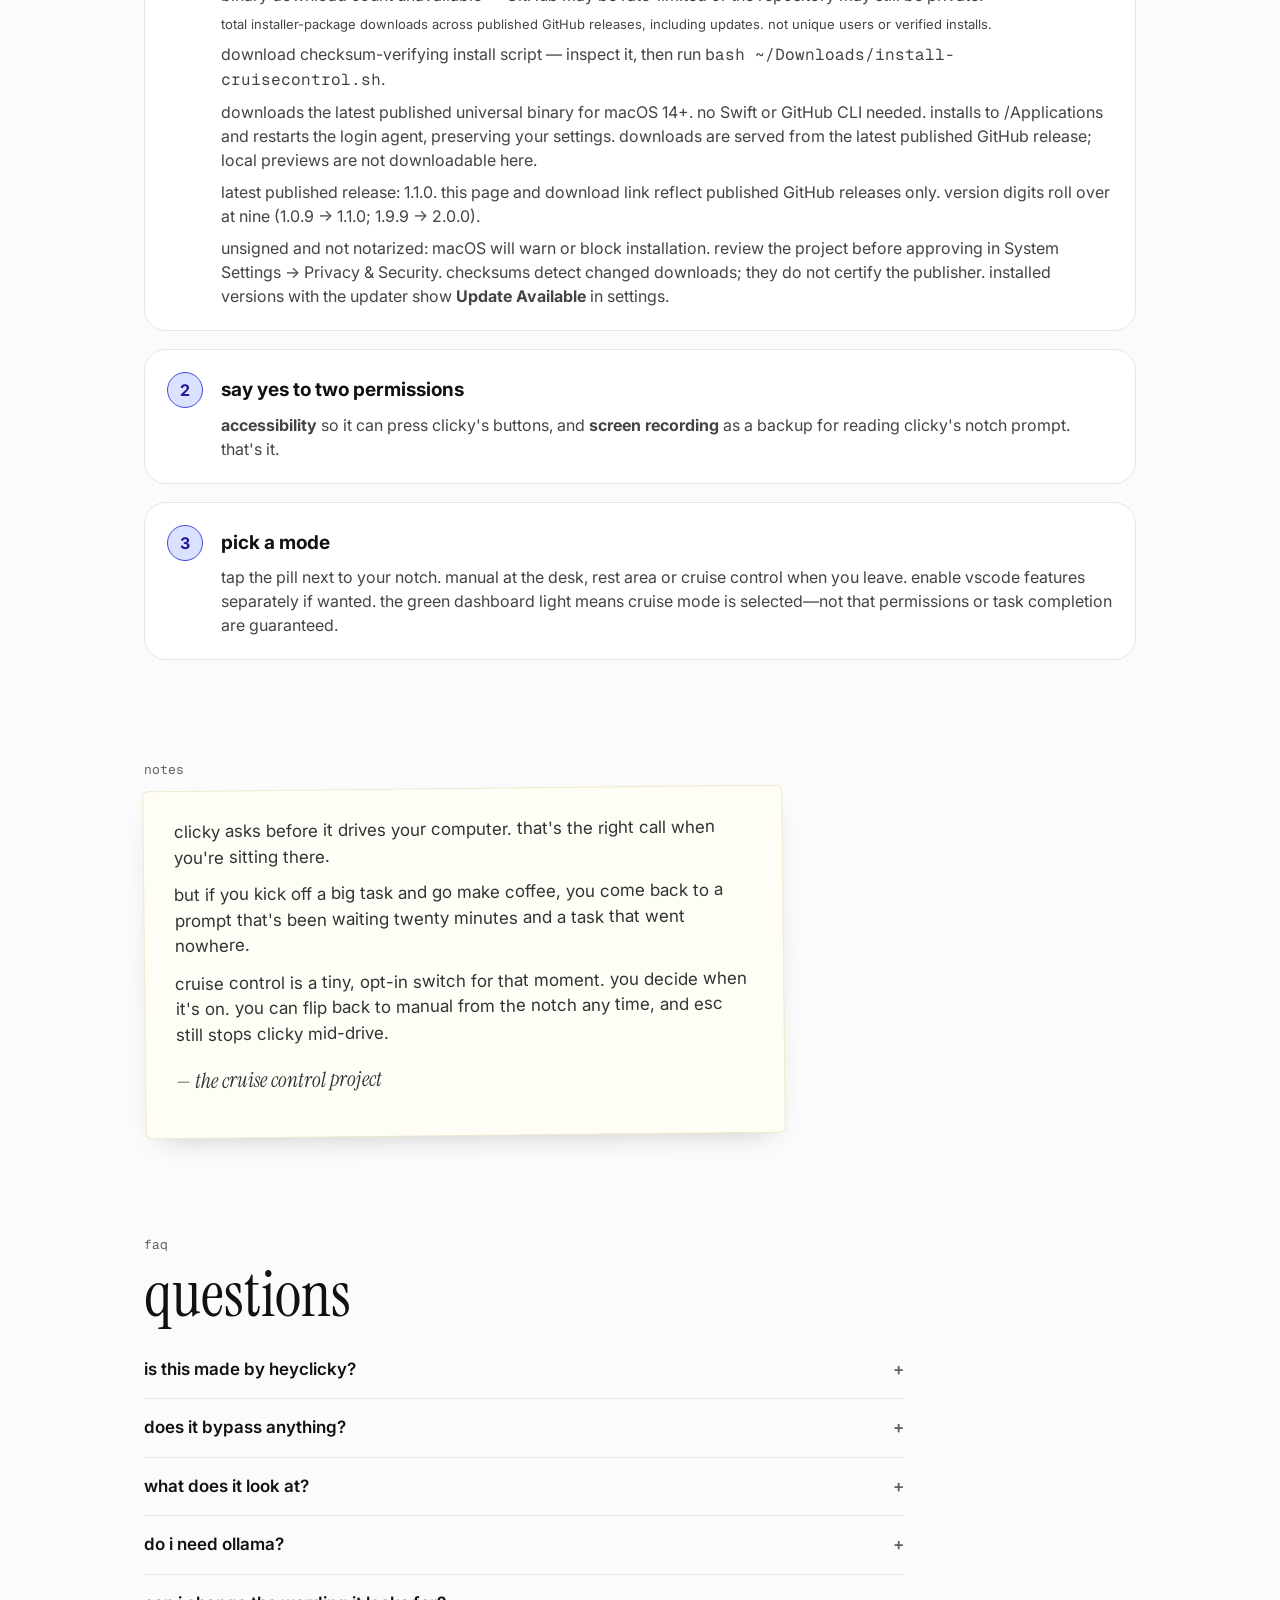
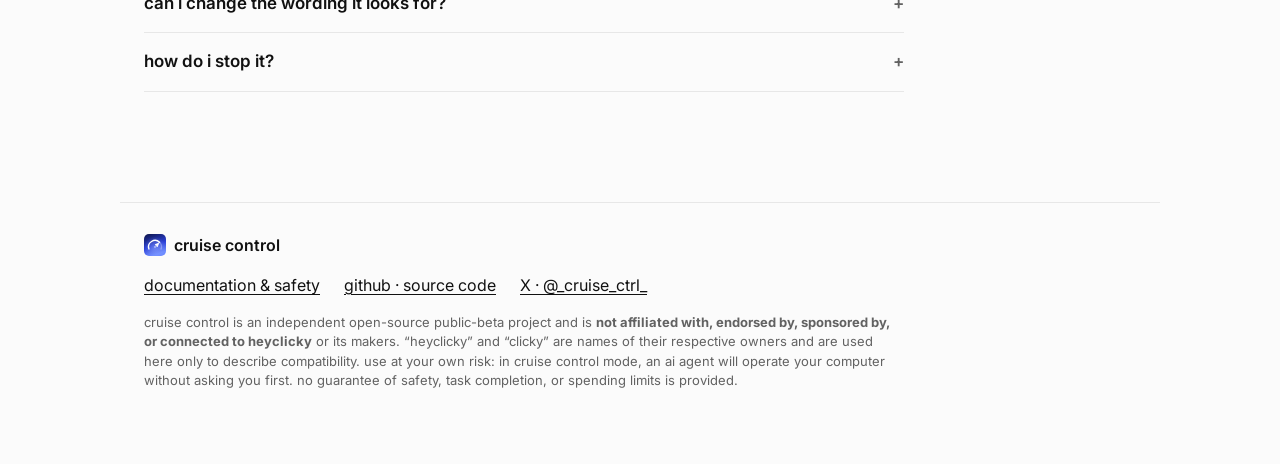
==== commit 474be5b8: "Add Cruise Control X profile links" ====
--- a/site/index.html
+++ b/site/index.html
@@ -261,6 +261,7 @@
     <nav class="footer-links" aria-label="project links">
       <a href="docs.html">documentation &amp; safety</a>
       <a href="https://github.com/ilovespectra/CruiseControl">github · source code</a>
+      <a href="https://x.com/_cruise_ctrl_" target="_blank" rel="noopener noreferrer">X · @_cruise_ctrl_</a>
     </nav>
     <p class="disclaimer">
       cruise control is an independent open-source public-beta project and is <b>not affiliated with, endorsed by, sponsored by, or
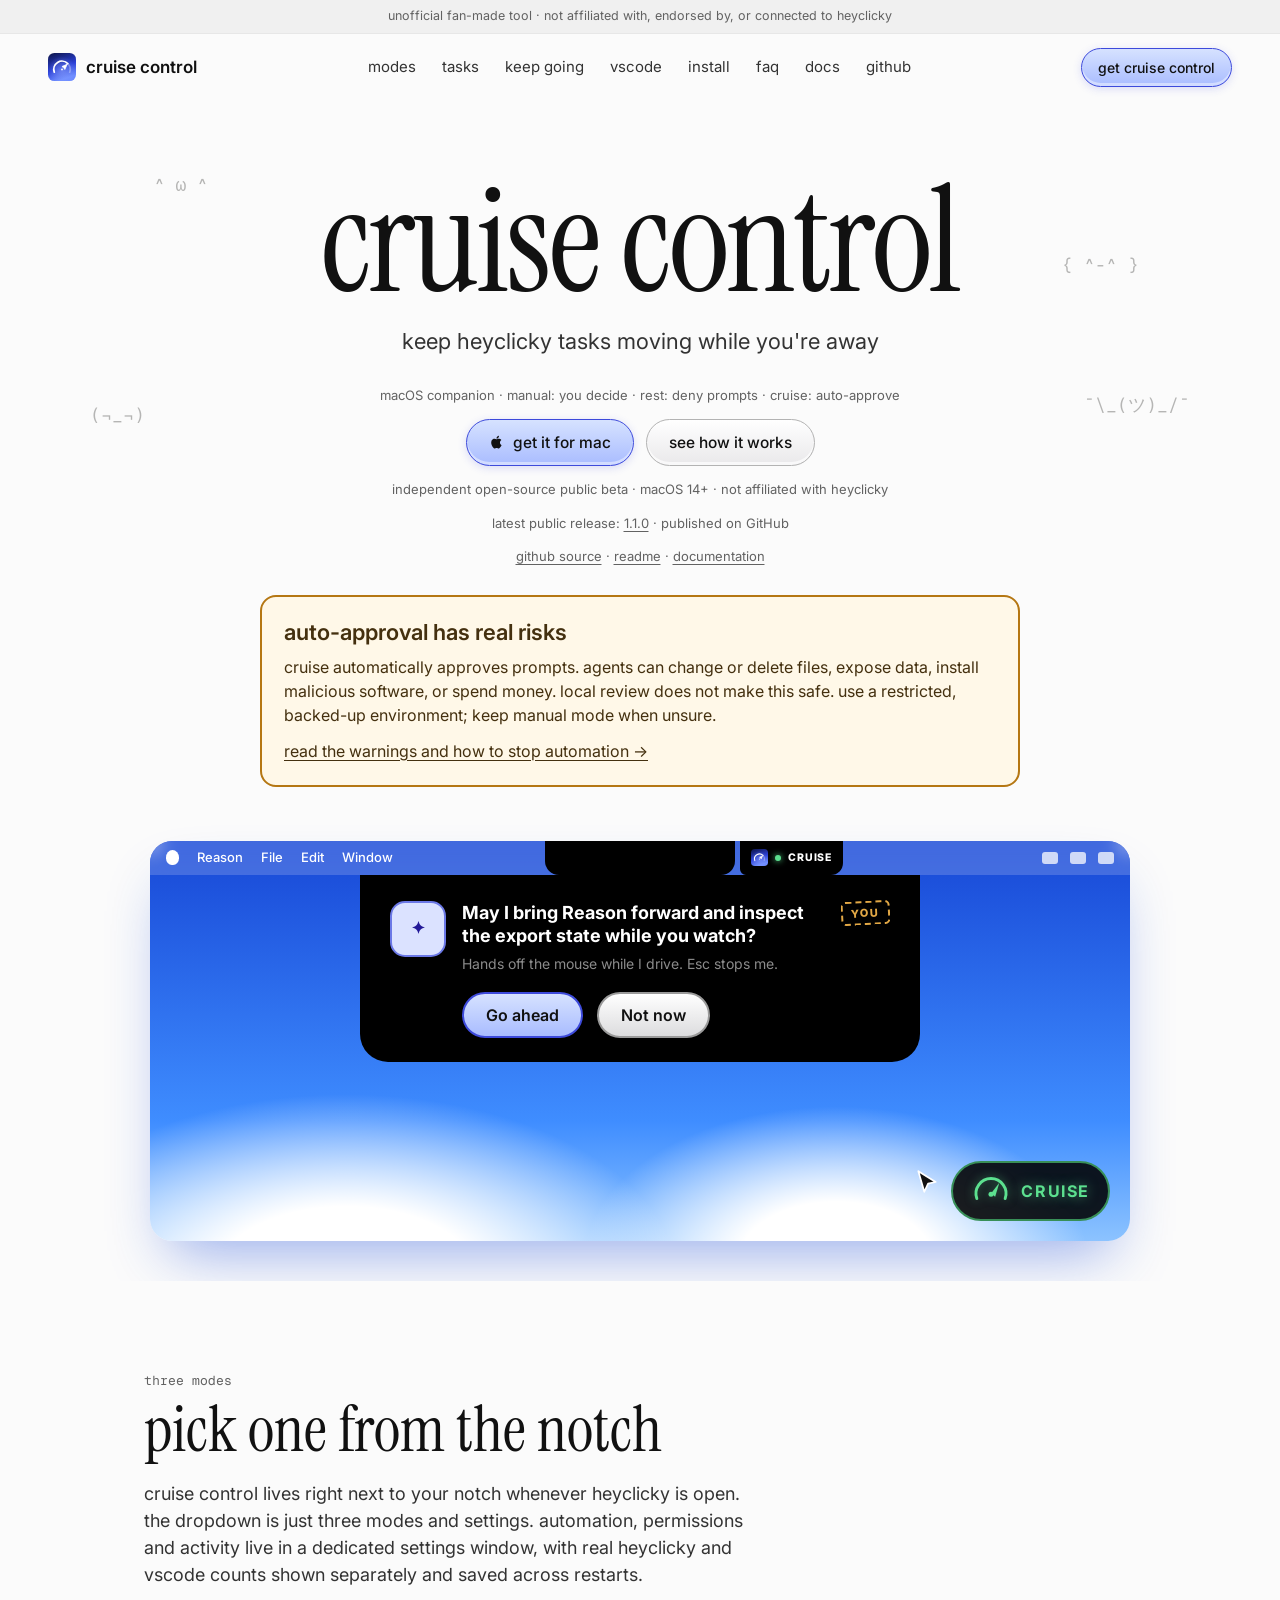
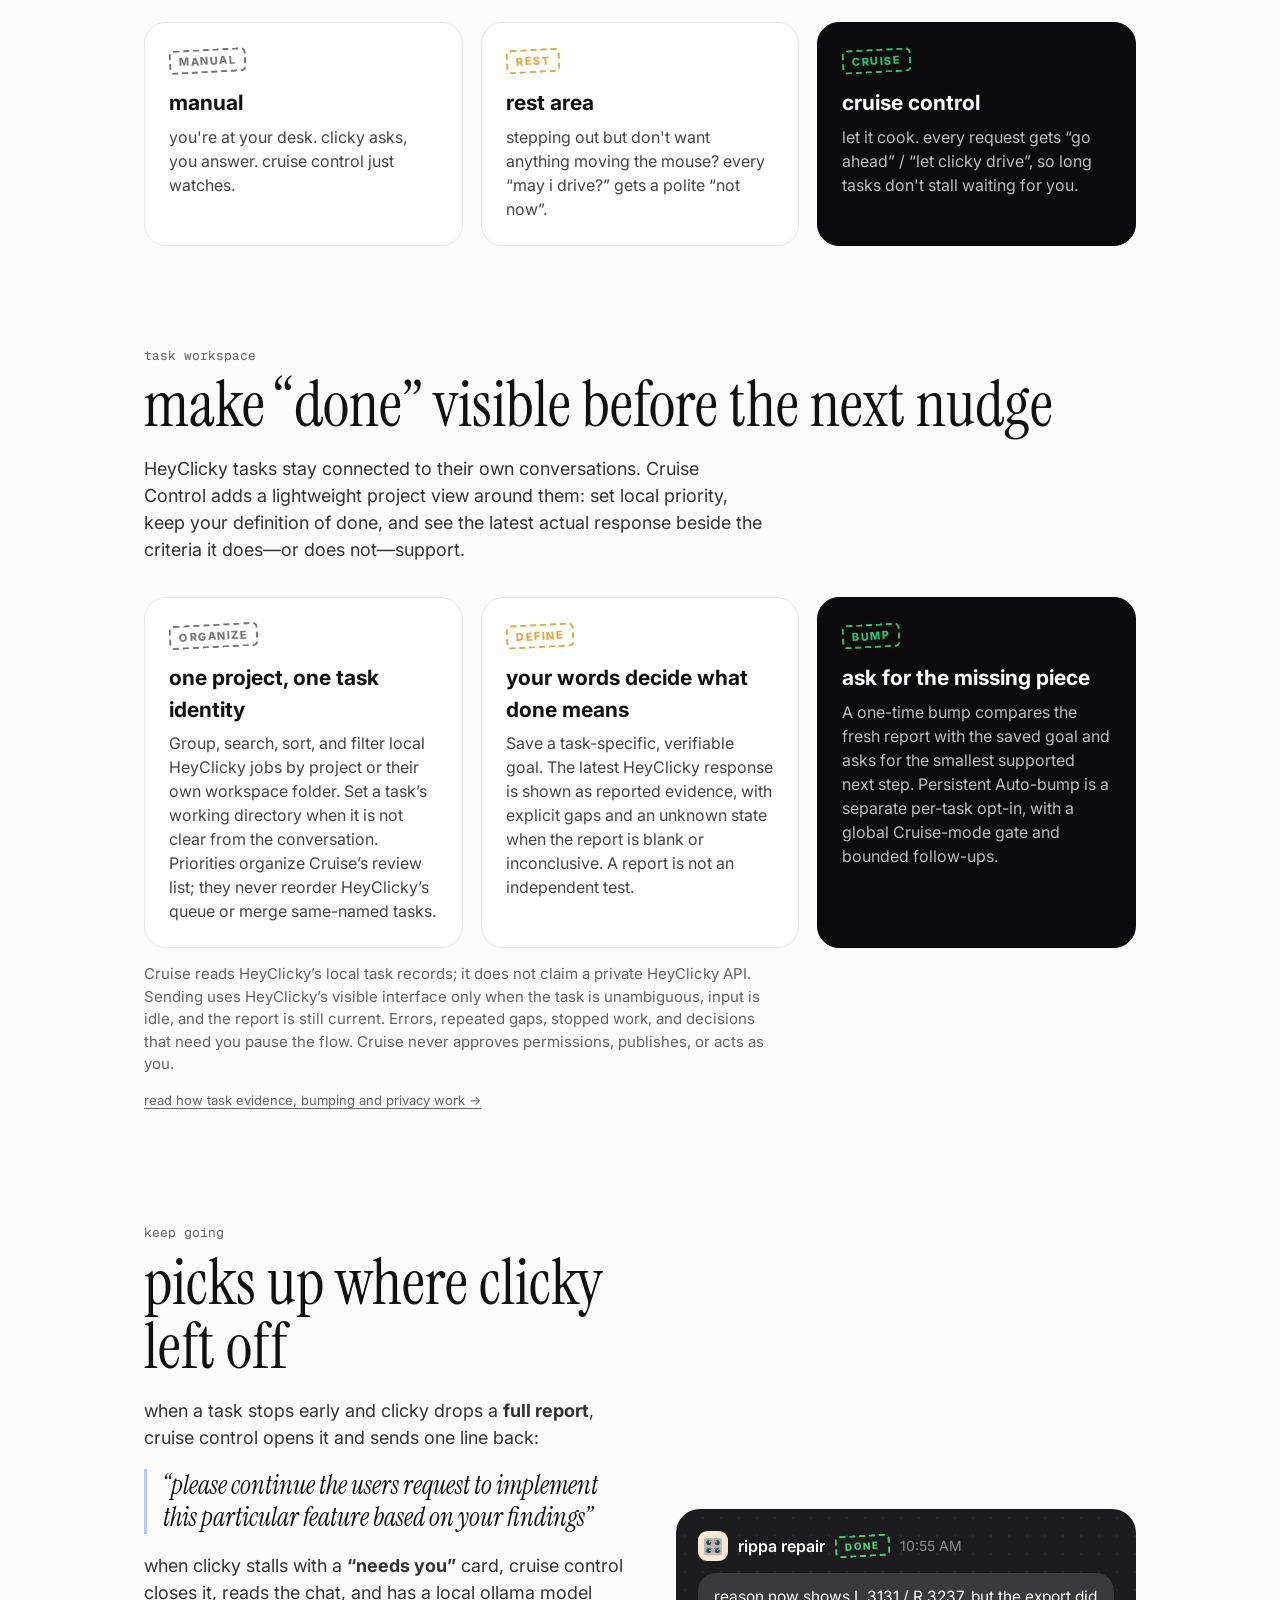
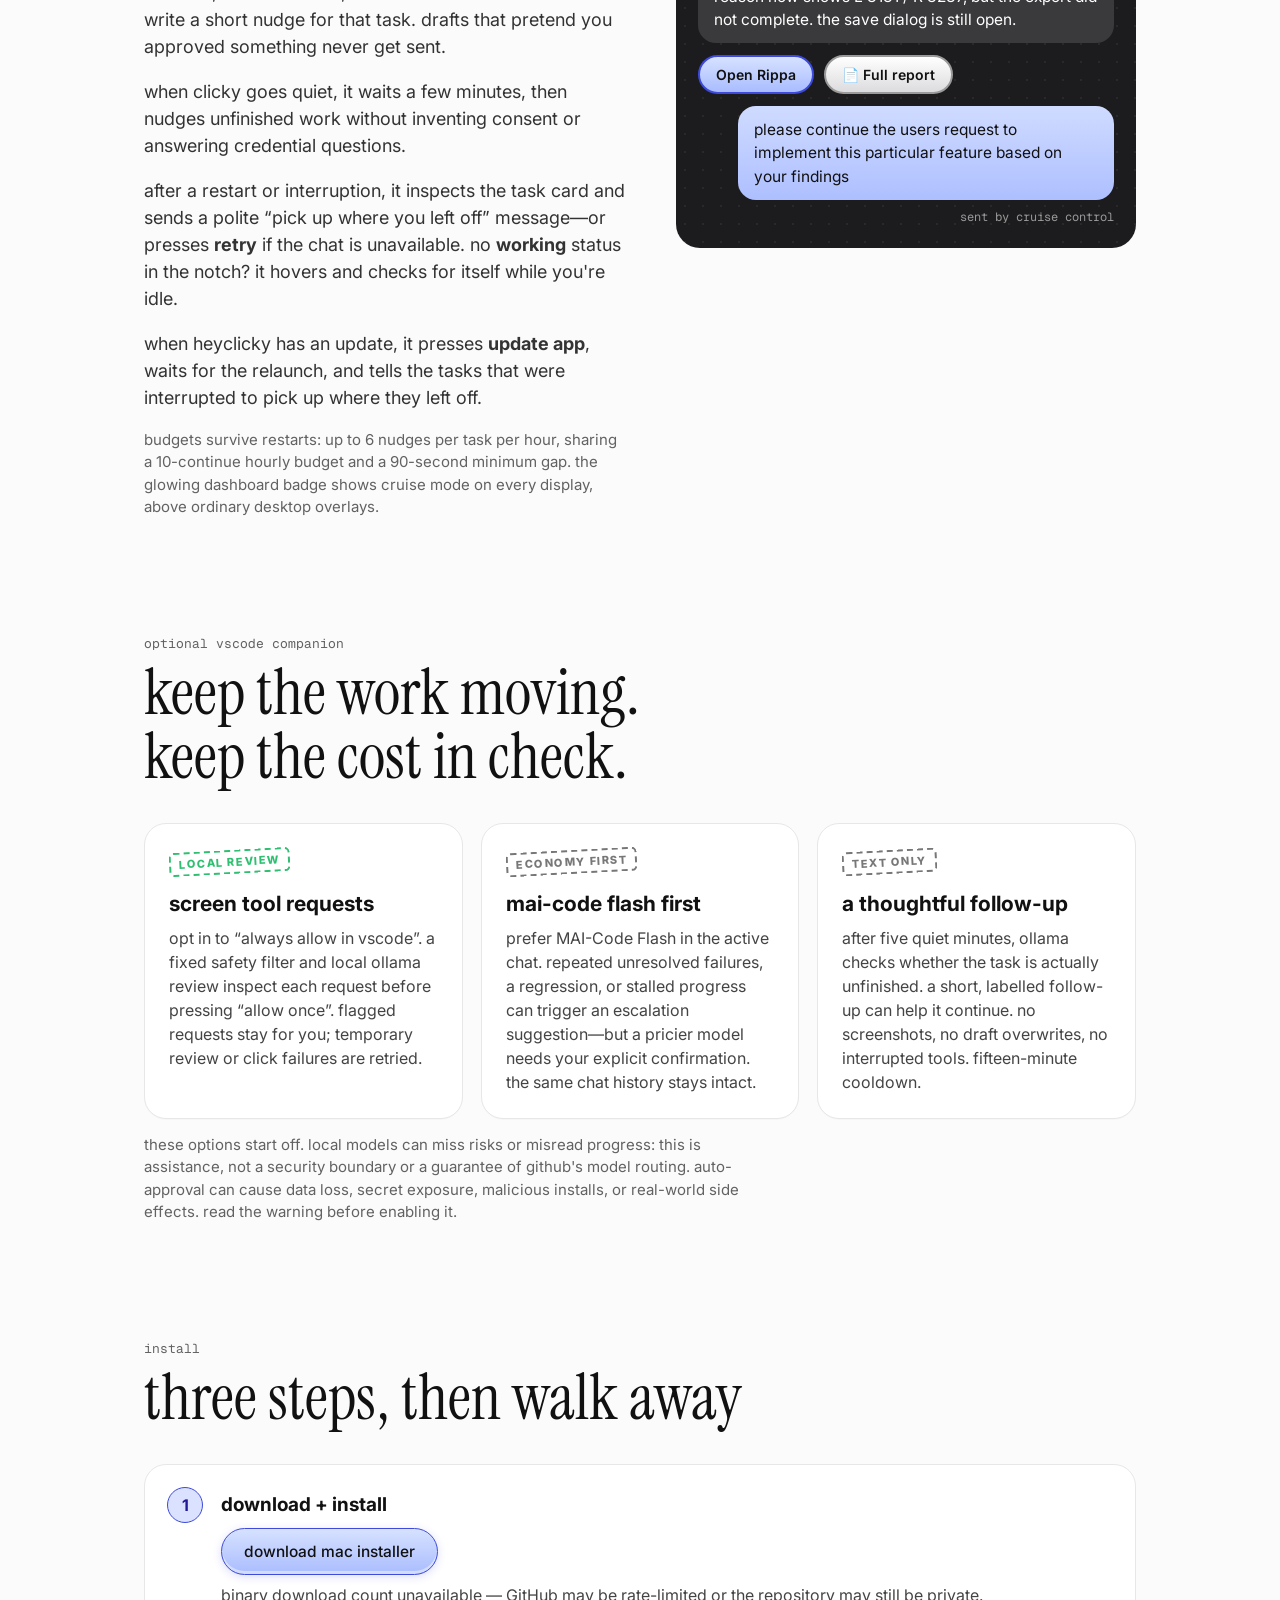
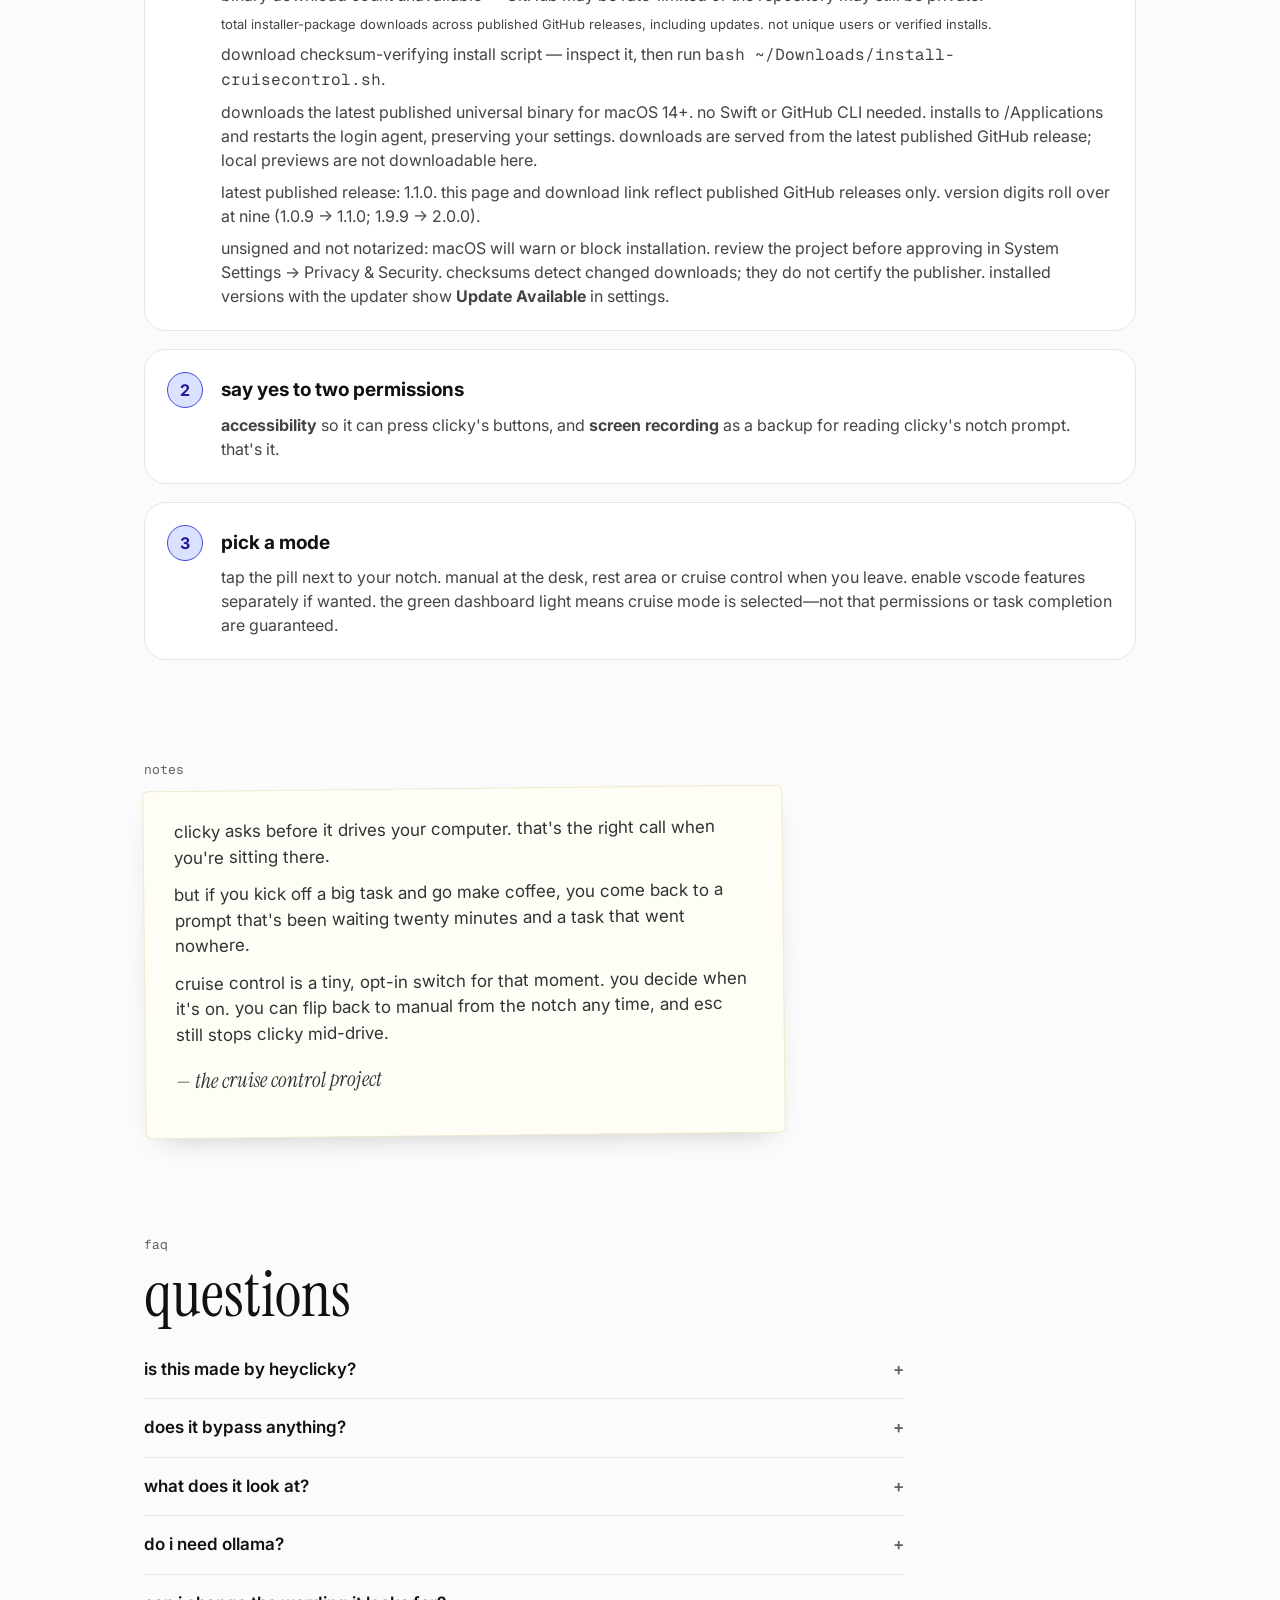
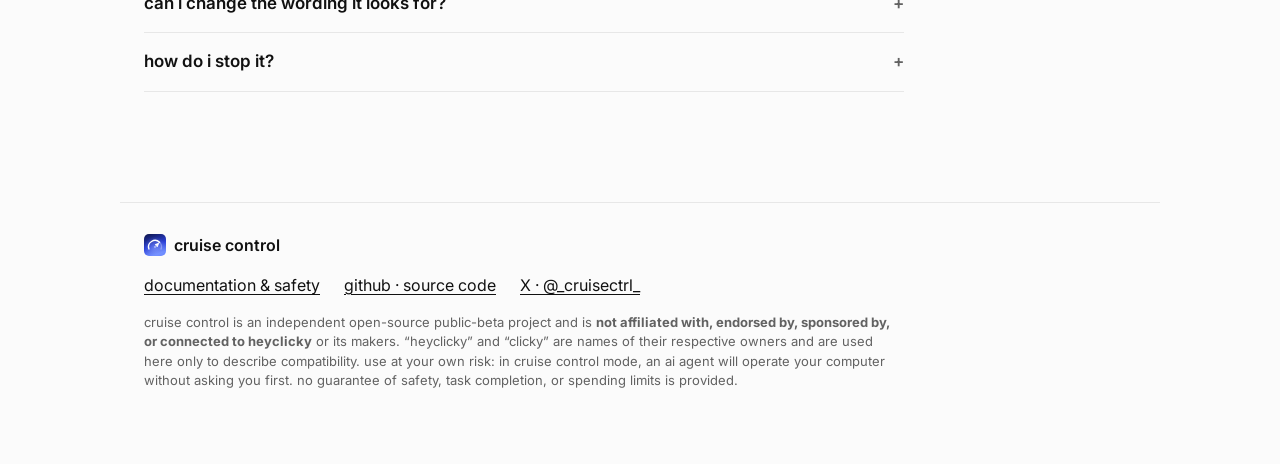
==== commit 31ce8e7a: "Correct Cruise Control X profile link" ====
--- a/site/index.html
+++ b/site/index.html
@@ -261,7 +261,7 @@
     <nav class="footer-links" aria-label="project links">
       <a href="docs.html">documentation &amp; safety</a>
       <a href="https://github.com/ilovespectra/CruiseControl">github · source code</a>
-      <a href="https://x.com/_cruise_ctrl_" target="_blank" rel="noopener noreferrer">X · @_cruise_ctrl_</a>
+      <a href="https://x.com/_cruisectrl_" target="_blank" rel="noopener noreferrer">X · @_cruisectrl_</a>
     </nav>
     <p class="disclaimer">
       cruise control is an independent open-source public-beta project and is <b>not affiliated with, endorsed by, sponsored by, or
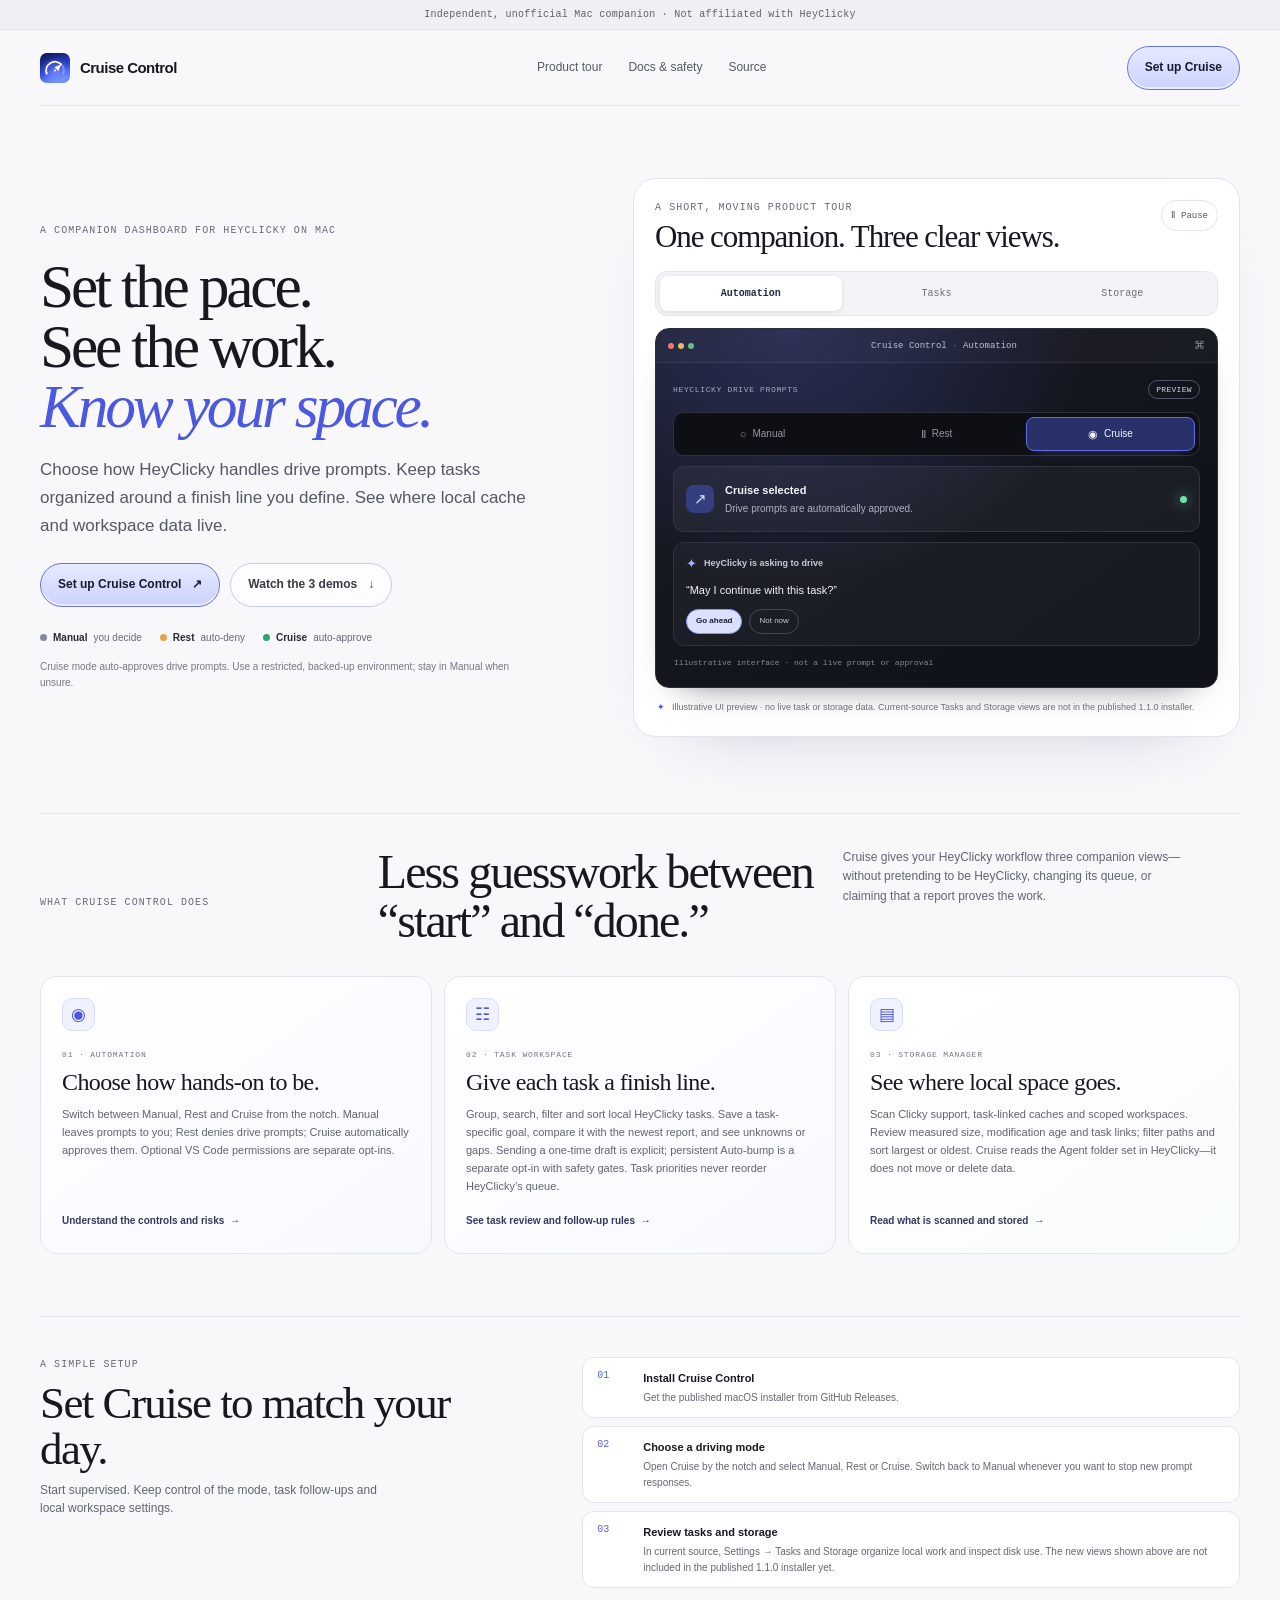
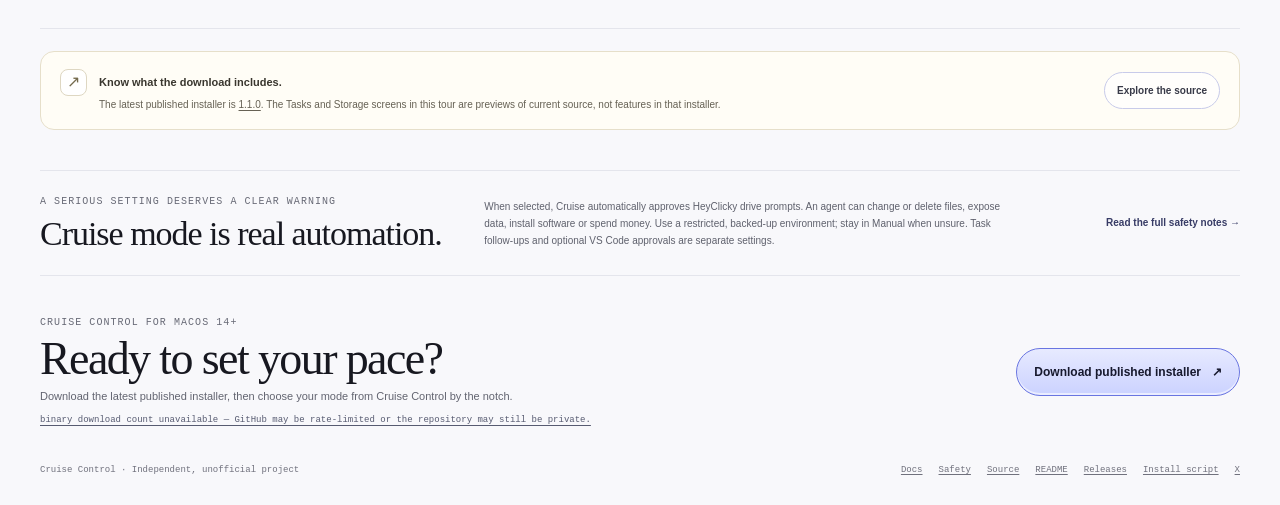
==== commit 24ca2117: "Refresh Cruise landing page with three animated demos" ====
--- a/site/index.html
+++ b/site/index.html
@@ -1,275 +1,163 @@
-<!DOCTYPE html>
+<!doctype html>
 <html lang="en">
 <head>
   <meta charset="utf-8" />
   <meta name="viewport" content="width=device-width, initial-scale=1" />
-  <meta name="theme-color" content="#fbfbfb" />
-  <title>Cruise Control — keep HeyClicky tasks moving while you're away</title>
-  <meta name="description" content="An independent macOS companion for HeyClicky: choose Manual, Rest, or opt-in Cruise approvals. Optional VS Code automation is separate. Latest public release 1.1.0." />
+  <meta name="theme-color" content="#f8f8fb" />
+  <meta name="description" content="Cruise Control is an independent Mac companion for HeyClicky: choose a driving mode, organize task goals, and inspect local cache and workspace storage." />
+  <title>Cruise Control — set the pace, see the work, know your space</title>
   <link rel="icon" href="icon.svg" type="image/svg+xml" />
-  <link rel="preconnect" href="https://fonts.googleapis.com" />
-  <link rel="preconnect" href="https://fonts.gstatic.com" crossorigin />
-  <link href="https://fonts.googleapis.com/css2?family=Geist+Mono:wght@400;500&family=Instrument+Serif:ital@0;1&family=Inter:wght@400;500;600;700&display=swap" rel="stylesheet" />
-  <link rel="stylesheet" href="styles.css" />
+  <link rel="stylesheet" href="landing.css" />
 </head>
 <body>
-  <div class="unofficial-bar">
-    unofficial fan-made tool · not affiliated with, endorsed by, or connected to heyclicky
+  <div class="independent-note">Independent, unofficial Mac companion · Not affiliated with HeyClicky</div>
+  <div class="page-shell">
+    <nav class="site-nav" aria-label="Main navigation">
+      <a class="brand" href="#top"><img src="icon.svg" alt="" width="30" height="30" />Cruise Control</a>
+      <div class="nav-links"><a href="#tour">Product tour</a><a href="docs.html">Docs &amp; safety</a><a href="https://github.com/ilovespectra/CruiseControl">Source</a></div>
+      <a class="button button-primary nav-cta" href="#setup">Set up Cruise</a>
+    </nav>
+
+    <main id="top">
+      <header class="hero">
+        <div class="hero-copy">
+          <p class="eyebrow">A companion dashboard for HeyClicky on Mac</p>
+          <h1>Set the pace.<br />See the work.<br /><em>Know your space.</em></h1>
+          <p class="hero-lede">Choose how HeyClicky handles drive prompts. Keep tasks organized around a finish line you define. See where local cache and workspace data live.</p>
+          <div class="hero-actions">
+            <a class="button button-primary" href="#setup">Set up Cruise Control <span aria-hidden="true">↗</span></a>
+            <a class="button button-secondary" href="#tour">Watch the 3 demos <span aria-hidden="true">↓</span></a>
+          </div>
+          <div class="mode-summary" aria-label="Cruise Control modes">
+            <span><i class="dot dot-manual"></i><b>Manual</b> you decide</span>
+            <span><i class="dot dot-rest"></i><b>Rest</b> auto-deny</span>
+            <span><i class="dot dot-cruise"></i><b>Cruise</b> auto-approve</span>
+          </div>
+          <p class="hero-caveat">Cruise mode auto-approves drive prompts. Use a restricted, backed-up environment; stay in Manual when unsure.</p>
+        </div>
+
+        <section class="tour-card" id="tour" aria-labelledby="tour-title">
+          <div class="tour-heading">
+            <div><p class="eyebrow">A short, moving product tour</p><h2 id="tour-title">One companion. Three clear views.</h2></div>
+            <button class="motion-toggle" type="button" aria-pressed="false" aria-label="Pause demo motion">Ⅱ <span>Pause</span></button>
+          </div>
+          <div class="tour-tabs" role="tablist" aria-label="Choose a product demo">
+            <button class="tour-tab is-active" id="tab-automation" type="button" role="tab" aria-selected="true" aria-controls="panel-automation" tabindex="0">Automation</button>
+            <button class="tour-tab" id="tab-tasks" type="button" role="tab" aria-selected="false" aria-controls="panel-tasks" tabindex="-1">Tasks</button>
+            <button class="tour-tab" id="tab-storage" type="button" role="tab" aria-selected="false" aria-controls="panel-storage" tabindex="-1">Storage</button>
+          </div>
+
+          <div class="tour-panel" id="panel-automation" role="tabpanel" aria-labelledby="tab-automation" tabindex="0">
+            <div class="mock-window">
+              <div class="mock-titlebar"><span class="window-lights" aria-hidden="true"><i></i><i></i><i></i></span><span>Cruise Control <b>·</b> Automation</span><span class="window-mark">⌘</span></div>
+              <div class="mock-body automation-body">
+                <div class="mock-label-row"><span>HEYCLICKY DRIVE PROMPTS</span><span class="preview-tag">PREVIEW</span></div>
+                <div class="mode-picker" aria-label="Illustrative mode selection">
+                  <div class="mode-choice" data-mode="manual"><span>○</span> Manual</div>
+                  <div class="mode-choice" data-mode="rest"><span>Ⅱ</span> Rest</div>
+                  <div class="mode-choice is-selected" data-mode="cruise"><span>◉</span> Cruise</div>
+                </div>
+                <div class="mode-explainer"><span class="mode-icon" aria-hidden="true">↗</span><div><b data-mode-title>Cruise selected</b><p data-mode-copy>Drive prompts are automatically approved.</p></div><span class="mode-led" aria-hidden="true"></span></div>
+                <div class="prompt-preview"><div><span class="sparkle" aria-hidden="true">✦</span><b>HeyClicky is asking to drive</b></div><p>“May I continue with this task?”</p><div class="fake-actions"><span class="fake-action accept">Go ahead</span><span class="fake-action">Not now</span></div></div>
+                <p class="mock-footnote">Illustrative interface · not a live prompt or approval</p>
+              </div>
+            </div>
+          </div>
+
+          <div class="tour-panel" id="panel-tasks" role="tabpanel" aria-labelledby="tab-tasks" tabindex="0" hidden>
+            <div class="mock-window">
+              <div class="mock-titlebar"><span class="window-lights" aria-hidden="true"><i></i><i></i><i></i></span><span>Cruise Control <b>·</b> Tasks</span><span class="window-mark">⌘</span></div>
+              <div class="mock-body tasks-body">
+                <div class="task-sidebar"><div class="mock-label-row"><span>EXAMPLE PROJECT</span><span>⌕</span></div><div class="task-row selected"><i></i><span>Example task</span></div><div class="task-row"><i></i><span>Another task</span></div><div class="task-row"><i></i><span>Needs review</span></div><p>Group · search · filter</p></div>
+                <div class="task-detail"><div class="mock-label-row"><span>EXAMPLE · NOT LIVE TASK DATA</span><span class="task-pill">Review</span></div><h3>A clear path to done</h3>
+                  <div class="task-step is-current" data-task-step="0"><span class="step-number">01</span><div><b>Saved finish line</b><p>Keep the goal attached to this task.</p></div><span class="step-check">✓</span></div>
+                  <div class="task-step" data-task-step="1"><span class="step-number">02</span><div><b>Latest report</b><p>See what HeyClicky reported—evidence, not proof.</p></div><span class="step-check">↻</span></div>
+                  <div class="task-step" data-task-step="2"><span class="step-number">03</span><div><b>Choose the next step</b><p>Review gaps; choose follow-up settings.</p></div><span class="step-check">→</span></div>
+                  <div class="draft-status"><span class="draft-dot"></span> Auto-bump is a separate opt-in</div>
+                </div>
+              </div>
+              <p class="mock-footnote task-footnote">Task organization stays local; it does not reorder HeyClicky’s queue.</p>
+            </div>
+          </div>
+
+          <div class="tour-panel" id="panel-storage" role="tabpanel" aria-labelledby="tab-storage" tabindex="0" hidden>
+            <div class="mock-window">
+              <div class="mock-titlebar"><span class="window-lights" aria-hidden="true"><i></i><i></i><i></i></span><span>Cruise Control <b>·</b> Storage</span><span class="window-mark">⌘</span></div>
+              <div class="mock-body storage-body">
+                <div class="storage-top"><div><div class="mock-label-row"><span>LOCAL INVENTORY</span><span class="scan-state"><i></i> READ-ONLY</span></div><h3>Know what takes space.</h3></div><span class="scan-icon" aria-hidden="true">◌</span></div>
+                <div class="storage-metrics"><div><small>CLICKY SUPPORT</small><b>Measure on scan</b></div><div><small>TASK CACHES</small><b>Measure on scan</b></div><div><small>WORKSPACES</small><b>Measure on scan</b></div></div>
+                <div class="inventory-list">
+                  <div class="inventory-row is-current" data-storage-row="0"><span class="folder-glyph">▰</span><div><b>App support &amp; cache</b><small>Local Clicky storage</small></div><span class="inventory-size">size · age</span></div>
+                  <div class="inventory-row" data-storage-row="1"><span class="folder-glyph">▱</span><div><b>HeyClicky Agent folder</b><small>Read from HeyClicky settings</small></div><span class="inventory-size">size · age</span></div>
+                  <div class="inventory-row" data-storage-row="2"><span class="folder-glyph">▱</span><div><b>Task-linked paths</b><small>Workspace or cache, where known</small></div><span class="inventory-size">size · age</span></div>
+                </div>
+                <div class="storage-footer"><span>Sort by largest or oldest</span><span>Move · edit · delete: unavailable</span></div>
+              </div>
+            </div>
+          </div>
+          <p class="tour-caption"><span class="caption-spark" aria-hidden="true">✦</span>Illustrative UI preview · no live task or storage data. Current-source Tasks and Storage views are not in the published 1.1.0 installer.</p>
+        </section>
+      </header>
+
+      <section class="feature-intro" aria-labelledby="story-title">
+        <p class="eyebrow">What Cruise Control does</p>
+        <h2 id="story-title">Less guesswork between<br />“start” and “done.”</h2>
+        <p>Cruise gives your HeyClicky workflow three companion views—without pretending to be HeyClicky, changing its queue, or claiming that a report proves the work.</p>
+      </section>
+
+      <section class="feature-grid" aria-label="Cruise Control features">
+        <article class="feature-card feature-automation" id="automation">
+          <div class="feature-icon" aria-hidden="true">◉</div><p class="eyebrow">01 · Automation</p>
+          <h3>Choose how hands-on to be.</h3>
+          <p>Switch between Manual, Rest and Cruise from the notch. Manual leaves prompts to you; Rest denies drive prompts; Cruise automatically approves them. Optional VS Code permissions are separate opt-ins.</p>
+          <a href="docs.html#safety">Understand the controls and risks <span aria-hidden="true">→</span></a>
+        </article>
+        <article class="feature-card feature-tasks" id="tasks">
+          <div class="feature-icon" aria-hidden="true">☷</div><p class="eyebrow">02 · Task workspace</p>
+          <h3>Give each task a finish line.</h3>
+          <p>Group, search, filter and sort local HeyClicky tasks. Save a task-specific goal, compare it with the newest report, and see unknowns or gaps. Sending a one-time draft is explicit; persistent Auto-bump is a separate opt-in with safety gates. Task priorities never reorder HeyClicky’s queue.</p>
+          <a href="docs.html#tasks">See task review and follow-up rules <span aria-hidden="true">→</span></a>
+        </article>
+        <article class="feature-card feature-storage" id="storage">
+          <div class="feature-icon" aria-hidden="true">▤</div><p class="eyebrow">03 · Storage manager</p>
+          <h3>See where local space goes.</h3>
+          <p>Scan Clicky support, task-linked caches and scoped workspaces. Review measured size, modification age and task links; filter paths and sort largest or oldest. Cruise reads the Agent folder set in HeyClicky—it does not move or delete data.</p>
+          <a href="docs.html#privacy">Read what is scanned and stored <span aria-hidden="true">→</span></a>
+        </article>
+      </section>
+
+      <section class="how-it-works" aria-labelledby="how-title">
+        <div class="how-heading"><p class="eyebrow">A simple setup</p><h2 id="how-title">Set Cruise to match your day.</h2><p>Start supervised. Keep control of the mode, task follow-ups and local workspace settings.</p></div>
+        <ol class="setup-steps">
+          <li><span>01</span><div><b>Install Cruise Control</b><p>Get the published macOS installer from GitHub Releases.</p></div></li>
+          <li><span>02</span><div><b>Choose a driving mode</b><p>Open Cruise by the notch and select Manual, Rest or Cruise. Switch back to Manual whenever you want to stop new prompt responses.</p></div></li>
+          <li><span>03</span><div><b>Review tasks and storage</b><p>In current source, Settings → Tasks and Storage organize local work and inspect disk use. The new views shown above are not included in the published 1.1.0 installer yet.</p></div></li>
+        </ol>
+      </section>
+
+      <aside class="release-callout" aria-label="Published release status">
+        <div><span class="release-mark">↗</span><div><b>Know what the download includes.</b><p>The latest published installer is <a href="https://github.com/ilovespectra/CruiseControl/releases/tag/v1.1.0">1.1.0</a>. The Tasks and Storage screens in this tour are previews of current source, not features in that installer.</p></div></div>
+        <a class="button button-secondary" href="https://github.com/ilovespectra/CruiseControl">Explore the source</a>
+      </aside>
+
+      <section class="safety-band" id="safety" aria-labelledby="safety-title">
+        <div><p class="eyebrow">A serious setting deserves a clear warning</p><h2 id="safety-title">Cruise mode is real automation.</h2></div>
+        <p>When selected, Cruise automatically approves HeyClicky drive prompts. An agent can change or delete files, expose data, install software or spend money. Use a restricted, backed-up environment; stay in Manual when unsure. Task follow-ups and optional VS Code approvals are separate settings.</p>
+        <a href="docs.html#safety">Read the full safety notes <span aria-hidden="true">→</span></a>
+      </section>
+
+      <section class="download-block" id="setup" aria-labelledby="download-title">
+        <div><p class="eyebrow">Cruise Control for macOS 14+</p><h2 id="download-title">Ready to set your pace?</h2><p>Download the latest published installer, then choose your mode from Cruise Control by the notch.</p><a class="download-counter" id="binary-downloads" href="https://github.com/ilovespectra/CruiseControl/releases" target="_blank" rel="noopener noreferrer" aria-live="polite">Loading GitHub binary-download count…</a></div>
+        <a class="button button-primary download-button" href="https://github.com/ilovespectra/CruiseControl/releases/latest/download/CruiseControl.pkg">Download published installer <span aria-hidden="true">↗</span></a>
+      </section>
+    </main>
+
+    <footer class="site-footer">
+      <span>Cruise Control · Independent, unofficial project</span>
+      <nav aria-label="Project links"><a href="docs.html">Docs</a><a href="docs.html#safety">Safety</a><a href="https://github.com/ilovespectra/CruiseControl">Source</a><a href="https://github.com/ilovespectra/CruiseControl/blob/main/README.md">README</a><a href="https://github.com/ilovespectra/CruiseControl/releases">Releases</a><a href="https://raw.githubusercontent.com/ilovespectra/CruiseControl/main/scripts/install-cruisecontrol.sh" download="install-cruisecontrol.sh">Install script</a><a href="https://x.com/_cruisectrl_" target="_blank" rel="noopener noreferrer">X</a></nav>
+    </footer>
   </div>
-
-  <nav class="nav">
-    <a class="brand" href="#top"><img src="icon.svg" alt="" width="28" height="28" />cruise control</a>
-    <div class="links">
-      <a href="#modes">modes</a>
-      <a href="#tasks">tasks</a>
-      <a href="#continue">keep going</a>
-      <a href="#vscode">vscode</a>
-      <a href="#install">install</a>
-      <a href="#faq">faq</a>
-      <a href="docs.html">docs</a>
-      <a href="https://github.com/ilovespectra/CruiseControl">github</a>
-    </div>
-    <a class="pill pill-primary small" href="#install">get cruise control</a>
-  </nav>
-
-  <header class="hero" id="top">
-    <span class="face f1">^ ω ^</span>
-    <span class="face f2">{ ^-^ }</span>
-    <span class="face f3">(¬_¬)</span>
-    <span class="face f4">¯\_(ツ)_/¯</span>
-
-    <h1>cruise control</h1>
-    <p class="tagline">keep heyclicky tasks moving while you're away</p>
-    <p class="fine">macOS companion · manual: you decide · rest: deny prompts · cruise: auto-approve</p>
-    <div class="cta">
-      <a class="pill pill-primary" href="#install"><svg viewBox="0 0 24 24" width="16" height="16" aria-hidden="true"><path fill="currentColor" d="M16.4 12.6c0-2.4 2-3.6 2.1-3.7-1.1-1.7-2.9-1.9-3.5-1.9-1.5-.2-2.9.9-3.7.9-.8 0-1.9-.9-3.2-.8-1.6 0-3.1 1-4 2.4-1.7 3-.4 7.4 1.2 9.8.8 1.2 1.8 2.5 3 2.4 1.2 0 1.7-.8 3.1-.8 1.5 0 1.9.8 3.2.8 1.3 0 2.1-1.2 2.9-2.4.9-1.3 1.3-2.7 1.3-2.8 0 0-2.4-1-2.4-3.9zM14 5.5c.7-.8 1.1-1.9 1-3-1 0-2.1.7-2.8 1.5-.6.7-1.2 1.8-1 2.9 1 .1 2.1-.6 2.8-1.4z"/></svg>get it for mac</a>
-      <a class="pill pill-secondary" href="#how">see how it works</a>
-    </div>
-    <p class="fine">independent open-source public beta · macOS 14+ · not affiliated with heyclicky</p>
-    <p class="fine">latest public release: <a href="https://github.com/ilovespectra/CruiseControl/releases/tag/v1.1.0">1.1.0</a> · published on GitHub</p>
-    <p class="fine"><a href="https://github.com/ilovespectra/CruiseControl">github source</a> · <a href="https://github.com/ilovespectra/CruiseControl/blob/main/README.md">readme</a> · <a href="docs.html">documentation</a></p>
-    <aside class="safety-warning" aria-labelledby="automation-warning">
-      <h2 id="automation-warning">auto-approval has real risks</h2>
-      <p>cruise automatically approves prompts. agents can change or delete files, expose data, install malicious software, or spend money. local review does not make this safe. use a restricted, backed-up environment; keep manual mode when unsure.</p>
-      <a href="docs.html#safety">read the warnings and how to stop automation →</a>
-    </aside>
-
-    <!-- notch demo -->
-    <div class="stage" id="how" aria-label="animated demo: cruise control approving a drive request">
-      <div class="menubar">
-        <span class="apple"></span><span>Reason</span><span>File</span><span>Edit</span><span>Window</span>
-        <div class="notch"></div>
-        <div class="cc-pill"><img src="icon.svg" alt="" /><i></i>CRUISE</div>
-        <div class="tray"><span></span><span></span><span></span></div>
-      </div>
-
-      <div class="prompt">
-        <div class="prompt-row">
-          <div class="clicky-tile" aria-hidden="true"><span>✦</span></div>
-          <div>
-            <p class="q">May I bring Reason forward and inspect the export state while you watch?</p>
-            <p class="hint">Hands off the mouse while I drive. Esc stops me.</p>
-          </div>
-          <span class="stamp you">YOU</span>
-        </div>
-        <div class="prompt-buttons">
-          <span class="btn go">Go ahead</span>
-          <span class="btn no">Not now</span>
-        </div>
-      </div>
-
-      <div class="toast">approved by cruise control · you're away</div>
-      <div class="dashboard-indicator" aria-label="illuminated Cruise mode indicator">
-        <svg viewBox="0 0 48 48" width="40" height="40" aria-hidden="true"><path d="M7 33a18 18 0 1 1 34 0" fill="none" stroke="currentColor" stroke-width="3.5" stroke-linecap="round"/><path d="m24 27 10-13-5 17z" fill="currentColor"/><circle cx="24" cy="28" r="3" fill="currentColor"/></svg>
-        <span>CRUISE</span>
-      </div>
-      <svg class="cursor" viewBox="0 0 24 24" width="26" height="26" aria-hidden="true"><path d="M4 2l16 10-7 1.5L9.5 21z" fill="#111" stroke="#fff" stroke-width="1.6" stroke-linejoin="round"/></svg>
-    </div>
-  </header>
-
-  <section class="section" id="modes">
-    <p class="eyebrow">three modes</p>
-    <h2>pick one from the notch</h2>
-    <p class="lede">cruise control lives right next to your notch whenever heyclicky is open. the dropdown is just three modes and settings. automation, permissions and activity live in a dedicated settings window, with real heyclicky and vscode counts shown separately and saved across restarts.</p>
-
-    <div class="cards">
-      <article class="card">
-        <span class="stamp">MANUAL</span>
-        <h3>manual</h3>
-        <p>you're at your desk. clicky asks, you answer. cruise control just watches.</p>
-      </article>
-      <article class="card">
-        <span class="stamp rest">REST</span>
-        <h3>rest area</h3>
-        <p>stepping out but don't want anything moving the mouse? every “may i drive?” gets a polite “not now”.</p>
-      </article>
-      <article class="card featured">
-        <span class="stamp cruise">CRUISE</span>
-        <h3>cruise control</h3>
-        <p>let it cook. every request gets “go ahead” / “let clicky drive”, so long tasks don't stall waiting for you.</p>
-      </article>
-    </div>
-  </section>
-
-  <section class="section" id="tasks">
-    <p class="eyebrow">task workspace</p>
-    <h2>make “done” visible before the next nudge</h2>
-    <p class="lede">HeyClicky tasks stay connected to their own conversations. Cruise Control adds a lightweight project view around them: set local priority, keep your definition of done, and see the latest actual response beside the criteria it does—or does not—support.</p>
-    <div class="cards">
-      <article class="card">
-        <span class="stamp">ORGANIZE</span>
-        <h3>one project, one task identity</h3>
-        <p>Group, search, sort, and filter local HeyClicky jobs by project or their own workspace folder. Set a task’s working directory when it is not clear from the conversation. Priorities organize Cruise’s review list; they never reorder HeyClicky’s queue or merge same-named tasks.</p>
-      </article>
-      <article class="card">
-        <span class="stamp rest">DEFINE</span>
-        <h3>your words decide what done means</h3>
-        <p>Save a task-specific, verifiable goal. The latest HeyClicky response is shown as reported evidence, with explicit gaps and an unknown state when the report is blank or inconclusive. A report is not an independent test.</p>
-      </article>
-      <article class="card featured">
-        <span class="stamp cruise">BUMP</span>
-        <h3>ask for the missing piece</h3>
-        <p>A one-time bump compares the fresh report with the saved goal and asks for the smallest supported next step. Persistent Auto-bump is a separate per-task opt-in, with a global Cruise-mode gate and bounded follow-ups.</p>
-      </article>
-    </div>
-    <p class="lede small">Cruise reads HeyClicky’s local task records; it does not claim a private HeyClicky API. Sending uses HeyClicky’s visible interface only when the task is unambiguous, input is idle, and the report is still current. Errors, repeated gaps, stopped work, and decisions that need you pause the flow. Cruise never approves permissions, publishes, or acts as you.</p>
-    <p class="fine"><a href="docs.html#tasks">read how task evidence, bumping and privacy work →</a></p>
-  </section>
-
-  <section class="section split" id="continue">
-    <div>
-      <p class="eyebrow">keep going</p>
-      <h2>picks up where clicky left off</h2>
-      <p class="lede">when a task stops early and clicky drops a <b>full report</b>, cruise control opens it and sends one line back:</p>
-      <p class="quote">“please continue the users request to implement this particular feature based on your findings”</p>
-      <p class="lede">when clicky stalls with a <b>“needs you”</b> card, cruise control closes it, reads the chat, and has a local ollama model write a short nudge for that task. drafts that pretend you approved something never get sent.</p>
-      <p class="lede">when clicky goes quiet, it waits a few minutes, then nudges unfinished work without inventing consent or answering credential questions.</p>
-      <p class="lede">after a restart or interruption, it inspects the task card and sends a polite “pick up where you left off” message—or presses <b>retry</b> if the chat is unavailable. no <b>working</b> status in the notch? it hovers and checks for itself while you're idle.</p>
-      <p class="lede">when heyclicky has an update, it presses <b>update app</b>, waits for the relaunch, and tells the tasks that were interrupted to pick up where they left off.</p>
-      <p class="lede small">budgets survive restarts: up to 6 nudges per task per hour, sharing a 10-continue hourly budget and a 90-second minimum gap. the glowing dashboard badge shows cruise mode on every display, above ordinary desktop overlays.</p>
-    </div>
-    <div class="chat">
-      <div class="chat-head"><span class="avatar">🎛️</span>rippa repair <span class="stamp done">DONE</span><span class="time">10:55 AM</span></div>
-      <div class="bubble">reason now shows L 3131 / R 3237, but the export did not complete. the save dialog is still open.</div>
-      <div class="chat-actions">
-        <span class="btn go small">Open Rippa</span>
-        <span class="btn no small tapped">📄 Full report</span>
-      </div>
-      <div class="bubble me">please continue the users request to implement this particular feature based on your findings</div>
-      <div class="sent-by">sent by cruise control</div>
-    </div>
-  </section>
-
-  <section class="section" id="vscode">
-    <p class="eyebrow">optional vscode companion</p>
-    <h2>keep the work moving.<br />keep the cost in check.</h2>
-    <div class="cards">
-      <article class="card">
-        <span class="stamp cruise">LOCAL REVIEW</span>
-        <h3>screen tool requests</h3>
-        <p>opt in to “always allow in vscode”. a fixed safety filter and local ollama review inspect each request before pressing “allow once”. flagged requests stay for you; temporary review or click failures are retried.</p>
-      </article>
-      <article class="card">
-        <span class="stamp">ECONOMY FIRST</span>
-        <h3>mai-code flash first</h3>
-        <p>prefer MAI-Code Flash in the active chat. repeated unresolved failures, a regression, or stalled progress can trigger an escalation suggestion—but a pricier model needs your explicit confirmation. the same chat history stays intact.</p>
-      </article>
-      <article class="card">
-        <span class="stamp">TEXT ONLY</span>
-        <h3>a thoughtful follow-up</h3>
-        <p>after five quiet minutes, ollama checks whether the task is actually unfinished. a short, labelled follow-up can help it continue. no screenshots, no draft overwrites, no interrupted tools. fifteen-minute cooldown.</p>
-      </article>
-    </div>
-    <p class="lede small">these options start off. local models can miss risks or misread progress: this is assistance, not a security boundary or a guarantee of github's model routing. auto-approval can cause data loss, secret exposure, malicious installs, or real-world side effects. read the warning before enabling it.</p>
-  </section>
-
-  <section class="section" id="install">
-    <p class="eyebrow">install</p>
-    <h2>three steps, then walk away</h2>
-    <ol class="steps">
-      <li>
-        <span class="num">1</span>
-        <div>
-          <h3>download + install</h3>
-          <p><a class="pill pill-primary" href="https://github.com/ilovespectra/CruiseControl/releases/latest/download/CruiseControl.pkg">download mac installer</a></p>
-          <p><a id="binary-downloads" href="https://github.com/ilovespectra/CruiseControl/releases" target="_blank" rel="noopener noreferrer" aria-live="polite">loading binary downloads…</a></p>
-          <p class="fine">total installer-package downloads across published GitHub releases, including updates. not unique users or verified installs.</p>
-          <p><a href="https://raw.githubusercontent.com/ilovespectra/CruiseControl/main/scripts/install-cruisecontrol.sh" download="install-cruisecontrol.sh">download checksum-verifying install script</a> — inspect it, then run <code>bash ~/Downloads/install-cruisecontrol.sh</code>.</p>
-          <p>downloads the latest published universal binary for macOS 14+. no Swift or GitHub CLI needed. installs to /Applications and restarts the login agent, preserving your settings. downloads are served from the latest published GitHub release; local previews are not downloadable here.</p>
-          <p>latest published release: 1.1.0. this page and download link reflect published GitHub releases only. version digits roll over at nine (1.0.9 → 1.1.0; 1.9.9 → 2.0.0).</p>
-          <p>unsigned and not notarized: macOS will warn or block installation. review the project before approving in System Settings → Privacy &amp; Security. checksums detect changed downloads; they do not certify the publisher. installed versions with the updater show <b>Update Available</b> in settings.</p>
-        </div>
-      </li>
-      <li>
-        <span class="num">2</span>
-        <div>
-          <h3>say yes to two permissions</h3>
-          <p><b>accessibility</b> so it can press clicky's buttons, and <b>screen recording</b> as a backup for reading clicky's notch prompt. that's it.</p>
-        </div>
-      </li>
-      <li>
-        <span class="num">3</span>
-        <div>
-          <h3>pick a mode</h3>
-          <p>tap the pill next to your notch. manual at the desk, rest area or cruise control when you leave. enable vscode features separately if wanted. the green dashboard light means cruise mode is selected—not that permissions or task completion are guaranteed.</p>
-        </div>
-      </li>
-    </ol>
-  </section>
-
-  <section class="section notes">
-    <p class="eyebrow">notes</p>
-    <div class="note">
-      <p>clicky asks before it drives your computer. that's the right call when you're sitting there.</p>
-      <p>but if you kick off a big task and go make coffee, you come back to a prompt that's been waiting twenty minutes and a task that went nowhere.</p>
-      <p>cruise control is a tiny, opt-in switch for that moment. you decide when it's on. you can flip back to manual from the notch any time, and esc still stops clicky mid-drive.</p>
-      <p class="sig">— the cruise control project</p>
-    </div>
-  </section>
-
-  <section class="section" id="faq">
-    <p class="eyebrow">faq</p>
-    <h2>questions</h2>
-    <details>
-      <summary>is this made by heyclicky?</summary>
-      <p>no. cruise control is an independent, unofficial project. it isn't affiliated with, endorsed by, or supported by heyclicky or its makers. please don't contact them about it.</p>
-    </details>
-    <details>
-      <summary>does it bypass anything?</summary>
-      <p>it presses the normal approval buttons rather than disabling macOS protections, but automatic approval removes the human checkpoint those prompts provide. in cruise mode it can also grant HeyClicky control of other apps through macOS permission dialogs. this can expose their documents and data. <a href="docs.html#safety">read the safety warnings</a> before enabling it.</p>
-    </details>
-    <details>
-      <summary>what does it look at?</summary>
-      <p>heyclicky's windows and, with the vscode options enabled, vscode chat controls and recent conversation text. accessibility reads labels; screen capture is an optional fallback for the heyclicky notch. ollama uses your configured endpoint (localhost by default). no screenshots are automatically sent to chats. it also checks heyclicky's public update feed; this webpage loads fonts from google.</p>
-    </details>
-    <details>
-      <summary>do i need ollama?</summary>
-      <p>for heyclicky nudges, <a href="https://ollama.com">ollama</a> is optional: a plain continuation message is the fallback. vscode approval reviews, task follow-ups, and escalation assessments require a successful ollama response. if the review fails, requests remain pending and the selected model stays unchanged.</p>
-    </details>
-    <details>
-      <summary>can i change the wording it looks for?</summary>
-      <p>yes. button labels, the continue prompt, rate limits and more live in <code>~/Library/Application Support/CruiseControl/config.json</code>.</p>
-    </details>
-    <details>
-      <summary>how do i stop it?</summary>
-      <p>switch to manual to stop heyclicky task automation and text follow-ups; turn off the separate vscode approval and model toggles to stop those too. “hide” only hides the notch—it does not disable automation. to remove the app and login agent, run <code>./scripts/build-app.sh --uninstall</code>.</p>
-    </details>
-  </section>
-
-  <footer class="footer">
-    <div class="foot-brand"><img src="icon.svg" alt="" width="22" height="22" /> cruise control</div>
-    <nav class="footer-links" aria-label="project links">
-      <a href="docs.html">documentation &amp; safety</a>
-      <a href="https://github.com/ilovespectra/CruiseControl">github · source code</a>
-      <a href="https://x.com/_cruisectrl_" target="_blank" rel="noopener noreferrer">X · @_cruisectrl_</a>
-    </nav>
-    <p class="disclaimer">
-      cruise control is an independent open-source public-beta project and is <b>not affiliated with, endorsed by, sponsored by, or
-      connected to heyclicky</b> or its makers. “heyclicky” and “clicky” are names of their respective owners and are used here
-      only to describe compatibility. use at your own risk: in cruise control mode, an ai agent will operate your computer without
-      asking you first. no guarantee of safety, task completion, or spending limits is provided.
-    </p>
-  </footer>
+  <script type="module" src="demos.js"></script>
   <script type="module" src="downloads.mjs"></script>
 </body>
 </html>
--- a/site/landing.css
+++ b/site/landing.css
@@ -0,0 +1,239 @@
+:root {
+  color-scheme: light;
+  --ink: #171820;
+  --muted: #626572;
+  --soft: #818391;
+  --line: #e4e5ec;
+  --paper: #f8f8fb;
+  --white: #fff;
+  --blue: #4b58df;
+  --blue-strong: #3342c3;
+  --lavender: #e6eaff;
+  --night: #12141c;
+  --night-card: #1a1d28;
+  --mint: #70e0b0;
+  --mono: ui-monospace, SFMono-Regular, Menlo, monospace;
+  --serif: Georgia, 'Times New Roman', serif;
+  --sans: Inter, -apple-system, BlinkMacSystemFont, 'Segoe UI', sans-serif;
+}
+* { box-sizing: border-box; }
+html { scroll-behavior: smooth; }
+body { margin: 0; color: var(--ink); background: var(--paper); font: 16px/1.55 var(--sans); -webkit-font-smoothing: antialiased; }
+a { color: inherit; text-decoration: none; }
+a:focus-visible, button:focus-visible { outline: 3px solid #7580ff; outline-offset: 3px; }
+.independent-note { padding: 7px 20px; text-align: center; color: #5e606b; background: #eff0f4; border-bottom: 1px solid var(--line); font: 10px/1.5 var(--mono); letter-spacing: .025em; }
+.page-shell { width: min(1200px, calc(100% - 56px)); margin: 0 auto; }
+.site-nav { min-height: 76px; display: flex; align-items: center; justify-content: space-between; gap: 24px; border-bottom: 1px solid var(--line); }
+.brand { display: inline-flex; align-items: center; gap: 10px; white-space: nowrap; font-size: 15px; font-weight: 680; letter-spacing: -.035em; }
+.brand img { width: 30px; height: 30px; }
+.nav-links { display: flex; align-items: center; gap: 26px; color: #565865; font-size: 12px; }
+.nav-links a:hover, .site-footer a:hover, .feature-card a:hover { color: var(--blue); }
+.button { min-height: 44px; display: inline-flex; align-items: center; justify-content: center; gap: 11px; padding: 11px 17px; border: 1px solid #c8cbea; border-radius: 999px; font-size: 12px; line-height: 1.25; font-weight: 680; transition: transform .18s ease, background .18s ease, box-shadow .18s ease; }
+.button:hover { transform: translateY(-1px); }
+.button-primary { color: #17192e; border-color: #6975e1; background: linear-gradient(#e7eaff, #cbd2ff); box-shadow: inset 0 -2px rgba(255,255,255,.6); }
+.button-primary:hover { background: linear-gradient(#edf0ff, #d5dbff); box-shadow: 0 7px 20px -14px #2736b0; }
+.button-secondary { color: #383a48; background: rgba(255,255,255,.72); }
+.eyebrow { margin: 0; color: #686a76; font: 10px/1.55 var(--mono); letter-spacing: .105em; text-transform: uppercase; }
+.hero { display: grid; grid-template-columns: .92fr 1.08fr; align-items: center; gap: clamp(40px, 6vw, 76px); padding: 72px 0 76px; }
+.hero-copy { padding: 6px 0; }
+.hero h1 { margin: 17px 0 19px; font: 400 clamp(53px, 4.8vw, 68px)/.98 var(--serif); letter-spacing: -.052em; }
+.hero h1 em { color: var(--blue); font-weight: 400; }
+.hero-lede { max-width: 500px; margin: 0; color: #555762; font-size: 17px; line-height: 1.65; }
+.hero-actions { display: flex; flex-wrap: wrap; gap: 10px; margin-top: 23px; }
+.mode-summary { display: flex; flex-wrap: wrap; gap: 9px 18px; margin-top: 23px; color: #666875; font-size: 10px; }
+.mode-summary span { display: inline-flex; align-items: center; gap: 6px; }
+.mode-summary b { color: #292a34; font-size: 10px; }
+.dot { width: 7px; height: 7px; display: inline-block; border-radius: 50%; }
+.dot-manual { background: #858896; }.dot-rest { background: #e6a247; }.dot-cruise { background: #2ca574; }
+.hero-caveat { max-width: 490px; margin: 14px 0 0; color: #757784; font-size: 10px; line-height: 1.6; }
+.tour-card { min-width: 0; padding: 21px; border: 1px solid #e2e3eb; border-radius: 23px; background: #fff; box-shadow: 0 28px 70px -52px rgba(35, 40, 94, .35); }
+.tour-heading { display: flex; align-items: flex-start; justify-content: space-between; gap: 12px; margin-bottom: 18px; }
+.tour-heading h2 { margin: 5px 0 0; font: 400 clamp(23px, 2.45vw, 31px)/1.05 var(--serif); letter-spacing: -.035em; }
+.motion-toggle { flex: none; display: inline-flex; align-items: center; gap: 6px; min-height: 31px; padding: 6px 9px; border: 1px solid var(--line); border-radius: 999px; color: #545665; background: #fff; cursor: pointer; font: 9px var(--mono); }
+.motion-toggle:hover { border-color: #b7bce5; background: #f7f8ff; }
+.tour-tabs { display: grid; grid-template-columns: repeat(3, 1fr); gap: 4px; padding: 4px; border: 1px solid #e5e6ed; border-radius: 12px; background: #f4f4f8; }
+.tour-tab { min-height: 35px; padding: 7px 6px; border: 0; border-radius: 8px; color: #6c6e7a; background: transparent; cursor: pointer; font: 10px var(--mono); transition: color .2s, background .2s, box-shadow .2s; }
+.tour-tab:hover { color: #272a3a; }
+.tour-tab.is-active { color: #242746; background: #fff; box-shadow: 0 1px 5px rgba(25, 28, 57, .12); font-weight: 700; }
+.tour-panel { margin-top: 12px; }
+.tour-panel[hidden] { display: none; }
+.mock-window { overflow: hidden; border: 1px solid #2b2e3a; border-radius: 14px; color: #f4f5fb; background: radial-gradient(ellipse at 24% 0%, #282d53 0, transparent 50%), linear-gradient(145deg, #191b26, #11131a 76%); box-shadow: 0 17px 35px -27px rgba(10, 12, 26, .8); }
+.mock-titlebar { height: 34px; display: flex; align-items: center; justify-content: space-between; gap: 10px; padding: 0 12px; color: #bfc2d0; border-bottom: 1px solid rgba(255,255,255,.075); background: rgba(255,255,255,.025); font: 9px var(--mono); }
+.mock-titlebar b { color: #676b7c; font-weight: 400; }
+.window-lights { display: flex; gap: 4px; }
+.window-lights i { width: 6px; height: 6px; border-radius: 50%; background: #595c69; }
+.window-lights i:first-child { background: #ec796e; }.window-lights i:nth-child(2) { background: #e9bb63; }.window-lights i:nth-child(3) { background: #68bf83; }
+.window-mark { color: #878b9c; font-size: 11px; }
+.mock-body { min-height: 324px; padding: 17px; }
+.mock-label-row { display: flex; align-items: center; justify-content: space-between; gap: 8px; color: #a6a9b7; font: 8px var(--mono); letter-spacing: .08em; }
+.preview-tag { padding: 4px 7px; border: 1px solid #51556d; border-radius: 999px; color: #d8dafa; letter-spacing: .04em; }
+.mode-picker { display: grid; grid-template-columns: repeat(3, 1fr); gap: 5px; margin-top: 13px; padding: 4px; border: 1px solid #2e303c; border-radius: 11px; background: #0d0f15; }
+.mode-choice { display: flex; align-items: center; justify-content: center; gap: 6px; min-height: 34px; border: 1px solid transparent; border-radius: 8px; color: #9295a4; font-size: 10px; transition: color .3s, background .3s, border-color .3s, transform .3s; }
+.mode-choice span { font-size: 11px; }
+.mode-choice.is-selected { color: #f7f8ff; border-color: #626de0; background: #29316a; box-shadow: 0 4px 16px -11px #8790ff; }
+.mode-explainer { display: flex; align-items: center; gap: 11px; min-height: 66px; margin-top: 10px; padding: 10px 12px; border: 1px solid #333644; border-radius: 11px; background: rgba(255,255,255,.045); }
+.mode-icon { width: 28px; height: 28px; display: grid; flex: none; place-items: center; border-radius: 8px; color: #dce0ff; background: #353e7f; font-size: 15px; }
+.mode-explainer b { display: block; font-size: 11px; font-weight: 650; }
+.mode-explainer p { margin: 3px 0 0; color: #adb0bf; font-size: 10px; line-height: 1.4; }
+.mode-led { width: 7px; height: 7px; flex: none; margin-left: auto; border-radius: 50%; background: var(--mint); box-shadow: 0 0 13px rgba(112,224,176,.8); }
+.prompt-preview { margin-top: 10px; padding: 11px 12px; border: 1px solid #30333f; border-radius: 11px; background: rgba(255,255,255,.035); }
+.prompt-preview > div { display: flex; align-items: center; gap: 7px; color: #c8cad7; font-size: 9px; }
+.sparkle { color: #a9afff; font-size: 13px; }
+.prompt-preview p { margin: 8px 0 10px; color: #f3f4f8; font-size: 11px; }
+.fake-actions { display: flex; gap: 6px; }
+.fake-action { padding: 5px 9px; border: 1px solid #454855; border-radius: 999px; color: #c6c8d3; font-size: 8px; }
+.fake-action.accept { border-color: #8b96ed; color: #17192e; background: #dbe0ff; font-weight: 700; }
+.mock-footnote { margin: 11px 1px 0; color: #858999; font: 8px/1.5 var(--mono); }
+.tasks-body { min-height: 324px; display: grid; grid-template-columns: .74fr 1.26fr; gap: 14px; }
+.task-sidebar { padding: 2px 10px 0 0; border-right: 1px solid rgba(255,255,255,.09); }
+.task-row { min-height: 33px; display: flex; align-items: center; gap: 7px; margin-top: 6px; padding: 6px 7px; border: 1px solid transparent; border-radius: 7px; color: #a5a8b6; font-size: 9px; }
+.task-row i { width: 7px; height: 7px; border: 1px solid #8b8fa0; border-radius: 2px; }
+.task-row.selected { border-color: #3e4260; color: #f0f1f7; background: rgba(94,104,209,.18); }
+.task-row.selected i { border-color: #aeb4ff; background: #7985ef; }
+.task-sidebar > p { margin: 12px 3px 0; color: #777b8d; font: 8px var(--mono); }
+.task-detail { min-width: 0; }
+.task-pill { padding: 3px 7px; border: 1px solid #4e5160; border-radius: 999px; color: #d5d7e2; font: 8px var(--mono); }
+.task-detail h3 { margin: 8px 0 10px; font: 400 20px/1.05 var(--serif); letter-spacing: -.025em; }
+.task-step { display: grid; grid-template-columns: 21px 1fr 13px; align-items: center; gap: 8px; margin-top: 6px; padding: 8px; border: 1px solid #333642; border-radius: 9px; background: rgba(255,255,255,.025); transition: border-color .35s, background .35s, transform .35s; }
+.task-step.is-current { transform: translateX(2px); border-color: #717ade; background: rgba(81,94,205,.16); }
+.step-number { color: #979be0; font: 8px var(--mono); }
+.task-step b { display: block; color: #e8e9f0; font-size: 9px; font-weight: 650; }
+.task-step p { margin: 2px 0 0; color: #a3a6b4; font-size: 8px; line-height: 1.35; }
+.step-check { color: #a5abff; font: 10px var(--mono); }
+.draft-status { display: flex; align-items: center; gap: 6px; margin-top: 9px; color: #c7c8d3; font-size: 8px; }
+.draft-dot { width: 6px; height: 6px; border-radius: 50%; background: #e9bb63; }
+.task-footnote { padding: 0 17px 12px; margin: -4px 0 0; }
+.storage-body { min-height: 324px; }
+.storage-top { display: flex; align-items: center; justify-content: space-between; }
+.storage-top h3 { margin: 6px 0 0; font: 400 20px/1.05 var(--serif); letter-spacing: -.025em; }
+.scan-state { display: inline-flex; align-items: center; gap: 5px; color: #aeb2c3; font: 8px var(--mono); letter-spacing: .045em; }
+.scan-state i { width: 6px; height: 6px; border-radius: 50%; background: var(--mint); }
+.scan-icon { color: #b8bdff; font-size: 25px; animation: orbit 5s linear infinite; }
+.storage-metrics { display: grid; grid-template-columns: repeat(3, 1fr); gap: 6px; margin-top: 12px; }
+.storage-metrics > div { min-width: 0; padding: 8px 7px; border: 1px solid #343744; border-radius: 8px; background: rgba(255,255,255,.035); }
+.storage-metrics small { display: block; overflow: hidden; color: #a4a7b5; font: 7px var(--mono); letter-spacing: .04em; text-overflow: ellipsis; white-space: nowrap; }
+.storage-metrics b { display: block; margin-top: 5px; color: #e3e4ed; font-size: 8px; font-weight: 550; }
+.inventory-list { position: relative; overflow: hidden; margin-top: 9px; border: 1px solid #333642; border-radius: 9px; }
+.inventory-list::after { position: absolute; z-index: 1; top: -30%; left: 0; width: 100%; height: 23%; background: linear-gradient(180deg, transparent, rgba(129,139,255,.1), transparent); content: ''; pointer-events: none; animation: scanline 4s ease-in-out infinite; }
+.inventory-row { position: relative; z-index: 0; display: grid; grid-template-columns: 19px 1fr auto; align-items: center; gap: 7px; min-height: 37px; padding: 5px 8px; border-bottom: 1px solid rgba(255,255,255,.06); transition: background .35s; }
+.inventory-row:last-child { border-bottom: 0; }
+.inventory-row.is-current { background: rgba(91,104,210,.17); }
+.folder-glyph { color: #aab1ff; font-size: 13px; }
+.inventory-row b { display: block; color: #e5e6ed; font-size: 8px; font-weight: 600; }
+.inventory-row small { display: block; margin-top: 2px; color: #999dac; font-size: 7px; }
+.inventory-size { color: #b5b8c5; font: 7px var(--mono); white-space: nowrap; }
+.storage-footer { display: flex; justify-content: space-between; gap: 8px; margin-top: 8px; color: #a0a3b0; font: 7px var(--mono); }
+.tour-caption { display: flex; align-items: flex-start; gap: 7px; margin: 13px 2px 0; color: #6b6d79; font-size: 9px; line-height: 1.5; }
+.caption-spark { color: var(--blue); }
+.feature-intro { display: grid; grid-template-columns: .78fr 1.1fr 1fr; align-items: end; gap: 28px; padding: 34px 0 20px; border-top: 1px solid var(--line); }
+.feature-intro h2 { grid-column: 2; grid-row: 1 / span 2; margin: 0; font: 400 clamp(34px, 4vw, 48px)/1.02 var(--serif); letter-spacing: -.04em; }
+.feature-intro > p:last-child { max-width: 350px; margin: 0 0 4px; color: var(--muted); font-size: 12px; line-height: 1.65; }
+.feature-grid { display: grid; grid-template-columns: repeat(3, 1fr); gap: 12px; padding: 11px 0 62px; }
+.feature-card { min-height: 267px; padding: 21px; border: 1px solid var(--line); border-radius: 17px; background: #fff; }
+.feature-icon { width: 33px; height: 33px; display: grid; place-items: center; margin-bottom: 18px; border: 1px solid #d8dcff; border-radius: 10px; color: var(--blue); background: #f1f2ff; font-size: 17px; }
+.feature-card .eyebrow { color: #737584; font-size: 8px; }
+.feature-card h3 { margin: 8px 0 9px; font: 400 24px/1.08 var(--serif); letter-spacing: -.025em; }
+.feature-card > p:not(.eyebrow) { min-height: 93px; margin: 0; color: #626470; font-size: 11px; line-height: 1.65; }
+.feature-card a { display: inline-block; margin-top: 15px; color: #34385d; font-size: 10px; font-weight: 650; }
+.feature-card a span { margin-left: 3px; }
+.feature-automation { background: linear-gradient(145deg, #fff, #f8f8ff); }.feature-tasks { background: linear-gradient(145deg, #fff, #f8f9ff); }.feature-storage { background: linear-gradient(145deg, #fff, #f8fcfa); }
+.how-it-works { display: grid; grid-template-columns: .85fr 1.15fr; gap: 56px; padding: 40px 0; border-top: 1px solid var(--line); border-bottom: 1px solid var(--line); }
+.how-heading h2 { margin: 8px 0; font: 400 clamp(34px, 3.7vw, 45px)/1.03 var(--serif); letter-spacing: -.035em; }
+.how-heading > p:last-child { max-width: 350px; margin: 0; color: var(--muted); font-size: 12px; }
+.setup-steps { display: grid; gap: 8px; margin: 0; padding: 0; list-style: none; }
+.setup-steps li { display: grid; grid-template-columns: 34px 1fr; gap: 12px; padding: 12px 14px; border: 1px solid var(--line); border-radius: 12px; background: #fff; }
+.setup-steps li > span { color: #5963d0; font: 10px var(--mono); }
+.setup-steps b { display: block; font-size: 11px; font-weight: 680; }
+.setup-steps p { margin: 3px 0 0; color: #656773; font-size: 10px; line-height: 1.55; }
+.release-callout { display: flex; align-items: center; justify-content: space-between; gap: 24px; margin: 22px 0 40px; padding: 17px 19px; border: 1px solid #e6dfca; border-radius: 14px; background: #fffdf6; }
+.release-callout > div { display: flex; align-items: flex-start; gap: 12px; }
+.release-mark { width: 27px; height: 27px; display: grid; flex: none; place-items: center; border: 1px solid #ded7c2; border-radius: 8px; color: #746a4c; background: #fff; }
+.release-callout b { color: #39362e; font-size: 11px; }
+.release-callout p { max-width: 680px; margin: 3px 0 0; color: #666154; font-size: 10px; line-height: 1.55; }
+.release-callout p a { text-decoration: underline; text-underline-offset: 2px; }
+.release-callout .button { flex: none; min-height: 37px; padding: 8px 12px; font-size: 10px; }
+.safety-band { display: grid; grid-template-columns: .7fr 1fr auto; align-items: center; gap: 30px; padding: 23px 0; border-top: 1px solid var(--line); border-bottom: 1px solid var(--line); }
+.safety-band h2 { margin: 6px 0 0; font: 400 clamp(25px, 3vw, 34px)/1.05 var(--serif); letter-spacing: -.03em; }
+.safety-band > p { max-width: 530px; margin: 0; color: #5f616d; font-size: 10px; line-height: 1.7; }
+.safety-band > a { color: #383c66; font-size: 10px; font-weight: 650; white-space: nowrap; }
+.download-block { display: flex; align-items: center; justify-content: space-between; gap: 24px; padding: 39px 0 33px; }
+.download-block h2 { margin: 5px 0 5px; font: 400 clamp(33px, 4vw, 46px)/1.04 var(--serif); letter-spacing: -.035em; }
+.download-block > div > p:not(.eyebrow) { margin: 0; color: #626470; font-size: 11px; }
+.download-counter { display: inline-block; margin-top: 9px; color: #575b71; font: 9px var(--mono); text-decoration: underline; text-underline-offset: 3px; }
+.download-button { min-height: 48px; }
+.site-footer { display: flex; justify-content: space-between; gap: 20px; padding: 0 0 28px; color: #70717d; font: 9px/1.6 var(--mono); }
+.site-footer nav { display: flex; flex-wrap: wrap; gap: 10px 16px; }
+.site-footer a { text-decoration: underline; text-underline-offset: 2px; }
+@keyframes scanline { 0% { transform: translateY(-15%); opacity: 0; } 18% { opacity: .9; } 82% { opacity: .8; } 100% { transform: translateY(360%); opacity: 0; } }
+@keyframes orbit { to { transform: rotate(360deg); } }
+@media (max-width: 980px) {
+  .hero { grid-template-columns: 1fr; gap: 35px; padding: 54px 0 58px; }
+  .hero-copy { max-width: 690px; }
+  .hero h1 { font-size: clamp(55px, 9vw, 76px); }
+  .tour-card { width: min(100%, 760px); justify-self: center; }
+  .feature-intro { grid-template-columns: .65fr 1fr; }
+  .feature-intro h2 { grid-column: 2; grid-row: 1 / span 2; }
+  .feature-intro > p:last-child { grid-column: 1 / -1; max-width: 680px; }
+  .feature-grid { grid-template-columns: 1fr 1fr; }
+  .feature-card:last-child { grid-column: 1 / -1; min-height: 220px; }
+  .feature-card > p:not(.eyebrow) { min-height: 65px; }
+  .safety-band { grid-template-columns: 1fr 1fr; }
+  .safety-band > a { grid-column: 2; }
+}
+@media (max-width: 650px) {
+  .page-shell { width: min(100% - 32px, 500px); }
+  .independent-note { padding: 7px 12px; font-size: 8px; }
+  .site-nav { min-height: 64px; gap: 10px; }
+  .brand { font-size: 13px; }.brand img { width: 26px; height: 26px; }
+  .nav-links { display: none; }
+  .nav-cta { min-height: 38px; padding: 8px 12px; font-size: 10px; }
+  .hero { gap: 29px; padding: 39px 0 43px; }
+  .hero h1 { margin: 13px 0 15px; font-size: clamp(47px, 12vw, 61px); }
+  .hero-lede { font-size: 15px; }
+  .hero-actions { gap: 8px; margin-top: 18px; }
+  .button { min-height: 42px; padding: 10px 13px; font-size: 10px; }
+  .mode-summary { gap: 7px 13px; margin-top: 18px; font-size: 9px; }
+  .mode-summary b { font-size: 9px; }
+  .tour-card { padding: 13px; border-radius: 18px; }
+  .tour-heading { margin-bottom: 13px; }
+  .tour-heading h2 { font-size: 24px; }
+  .tour-heading .eyebrow { font-size: 8px; }
+  .motion-toggle { min-height: 29px; padding: 5px 7px; font-size: 8px; }
+  .mock-body { min-height: 310px; padding: 12px; }
+  .tasks-body { grid-template-columns: .65fr 1.35fr; gap: 9px; }
+  .task-sidebar { padding-right: 7px; }
+  .task-row { gap: 4px; padding: 5px 4px; font-size: 8px; }
+  .task-step { grid-template-columns: 17px 1fr 10px; gap: 5px; padding: 7px 5px; }
+  .task-step b { font-size: 8px; }.task-step p { font-size: 7px; }
+  .task-detail h3 { font-size: 17px; }
+  .storage-footer { font-size: 6px; }
+  .storage-metrics { gap: 4px; }
+  .storage-metrics > div { padding: 7px 5px; }
+  .storage-metrics small { font-size: 6px; }
+  .storage-metrics b { font-size: 7px; }
+  .inventory-row { grid-template-columns: 15px 1fr auto; gap: 4px; padding: 5px; }
+  .inventory-row b { font-size: 7px; }.inventory-row small,.inventory-size { font-size: 6px; }
+  .tour-caption { font-size: 8px; }
+  .feature-intro { grid-template-columns: 1fr; gap: 8px; padding: 28px 0 17px; }
+  .feature-intro h2 { grid-column: 1; grid-row: auto; font-size: 38px; }
+  .feature-intro > p:last-child { grid-column: auto; font-size: 11px; }
+  .feature-grid { grid-template-columns: 1fr; gap: 8px; padding-bottom: 42px; }
+  .feature-card, .feature-card:last-child { grid-column: auto; min-height: 0; padding: 17px; }
+  .feature-icon { margin-bottom: 12px; }
+  .feature-card h3 { font-size: 22px; }
+  .feature-card > p:not(.eyebrow) { min-height: 0; }
+  .how-it-works { grid-template-columns: 1fr; gap: 18px; padding: 29px 0; }
+  .how-heading h2 { font-size: 38px; }
+  .release-callout { align-items: flex-start; flex-direction: column; gap: 13px; margin: 17px 0 30px; padding: 14px; }
+  .release-callout .button { min-height: 35px; }
+  .safety-band { grid-template-columns: 1fr; gap: 11px; padding: 20px 0; }
+  .safety-band > a { grid-column: auto; }
+  .download-block { align-items: flex-start; flex-direction: column; gap: 18px; padding: 31px 0 26px; }
+  .download-block h2 { font-size: 38px; }
+  .site-footer { flex-direction: column; }
+  .site-footer nav { gap: 8px 13px; }
+}
+@media (prefers-reduced-motion: reduce) {
+  html { scroll-behavior: auto; }
+  *, *::before, *::after { scroll-behavior: auto !important; animation-duration: .01ms !important; animation-iteration-count: 1 !important; transition-duration: .01ms !important; }
+}
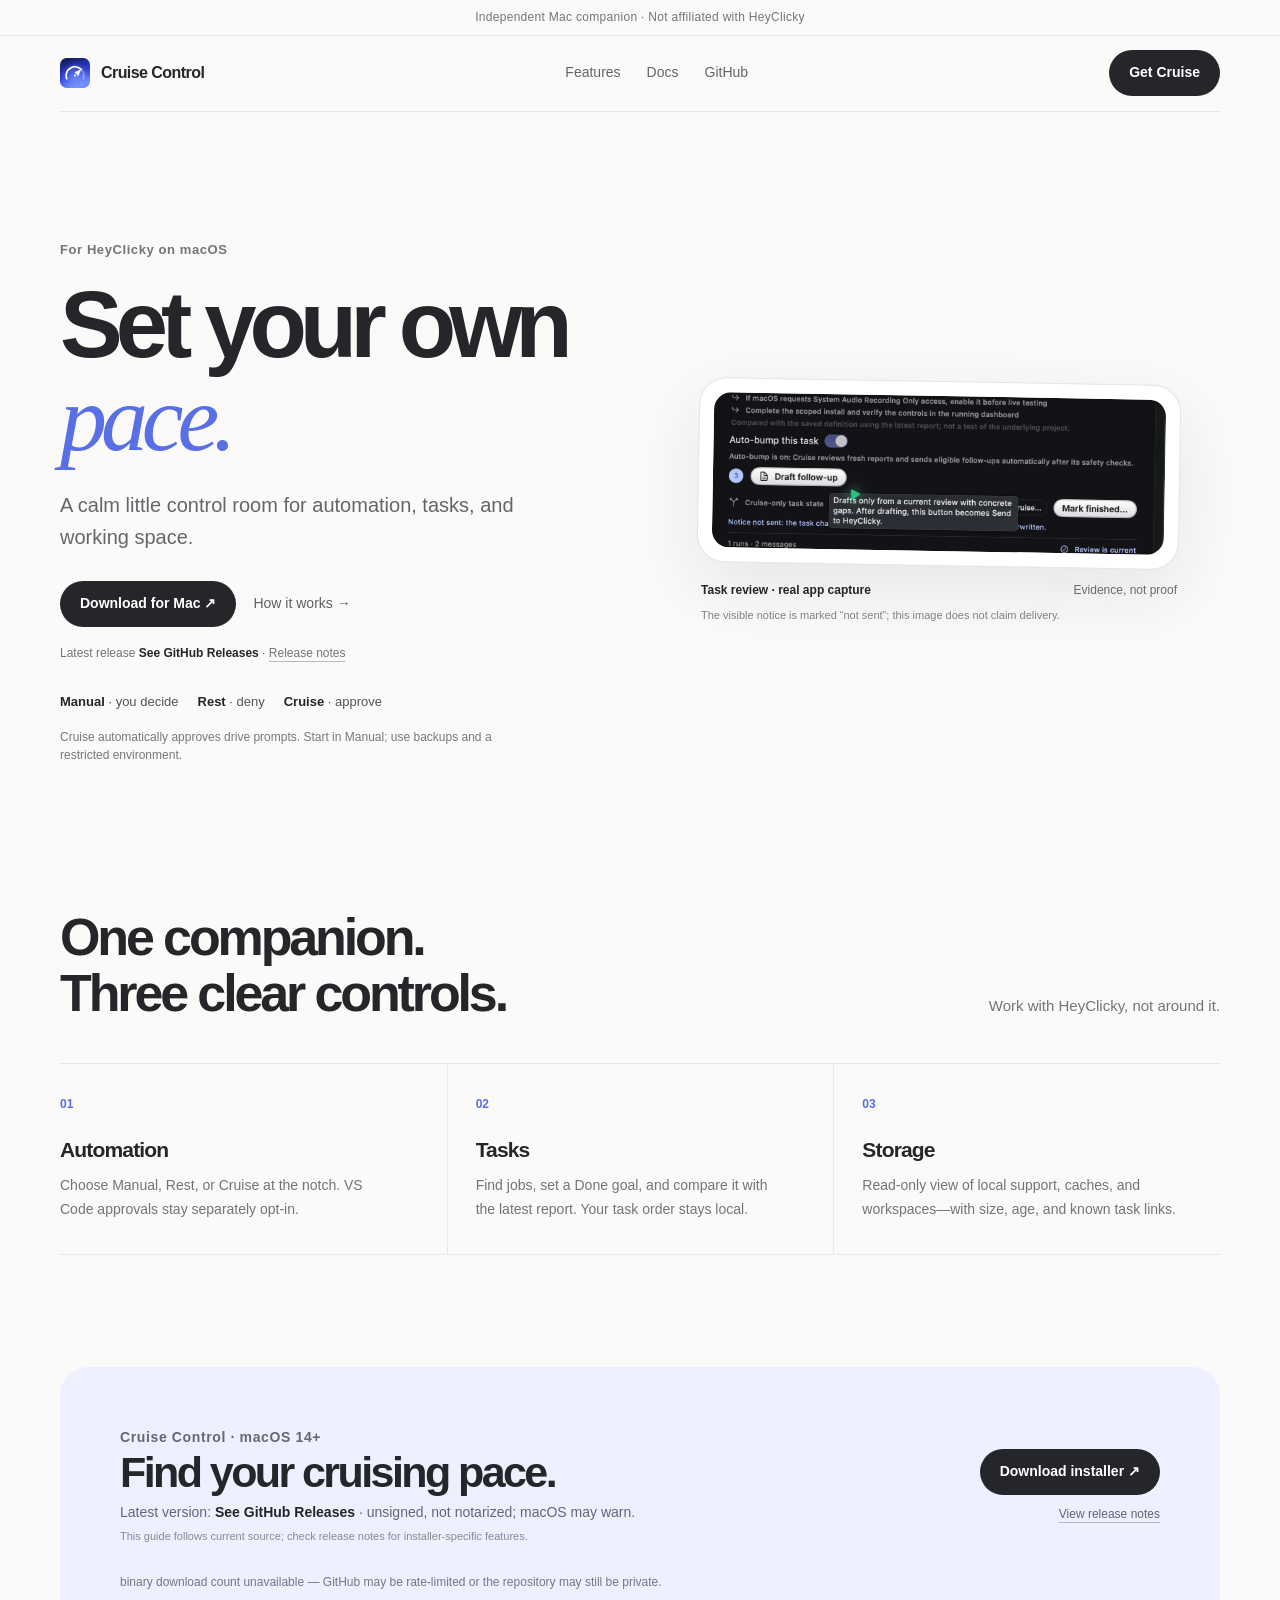
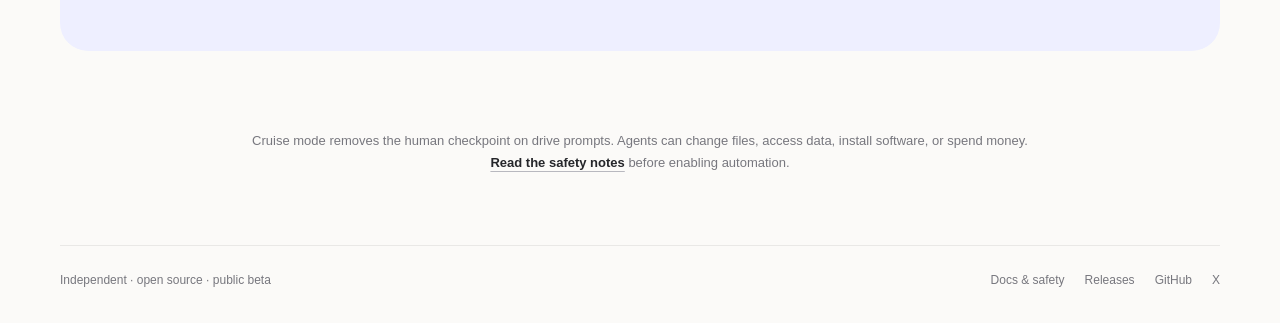
==== commit 062d3c5c: "Simplify Cruise website and docs" ====
--- a/site/index.html
+++ b/site/index.html
@@ -3,161 +3,63 @@
 <head>
   <meta charset="utf-8" />
   <meta name="viewport" content="width=device-width, initial-scale=1" />
-  <meta name="theme-color" content="#f8f8fb" />
-  <meta name="description" content="Cruise Control is an independent Mac companion for HeyClicky: choose a driving mode, organize task goals, and inspect local cache and workspace storage." />
-  <title>Cruise Control — set the pace, see the work, know your space</title>
+  <meta name="theme-color" content="#fbfaf8" />
+  <meta name="description" content="Cruise Control is a Mac companion for HeyClicky: choose automation modes, organize task goals, and inspect local storage." />
+  <title>Cruise Control — set your own pace</title>
   <link rel="icon" href="icon.svg" type="image/svg+xml" />
-  <link rel="stylesheet" href="landing.css" />
+  <link rel="stylesheet" href="minimal.css" />
 </head>
 <body>
-  <div class="independent-note">Independent, unofficial Mac companion · Not affiliated with HeyClicky</div>
-  <div class="page-shell">
-    <nav class="site-nav" aria-label="Main navigation">
-      <a class="brand" href="#top"><img src="icon.svg" alt="" width="30" height="30" />Cruise Control</a>
-      <div class="nav-links"><a href="#tour">Product tour</a><a href="docs.html">Docs &amp; safety</a><a href="https://github.com/ilovespectra/CruiseControl">Source</a></div>
-      <a class="button button-primary nav-cta" href="#setup">Set up Cruise</a>
+  <div class="announce">Independent Mac companion · Not affiliated with HeyClicky</div>
+  <div class="shell">
+    <nav class="topbar" aria-label="Main navigation">
+      <a class="brand" href="#top"><img src="icon.svg" alt="" />Cruise Control</a>
+      <div class="nav-links"><a href="#features">Features</a><a href="docs.html">Docs</a><a href="https://github.com/ilovespectra/CruiseControl">GitHub</a></div>
+      <a class="nav-download" data-latest-installer href="https://github.com/ilovespectra/CruiseControl/releases/latest/download/CruiseControl.pkg">Get Cruise</a>
     </nav>
 
     <main id="top">
-      <header class="hero">
+      <section class="hero" aria-labelledby="hero-title">
         <div class="hero-copy">
-          <p class="eyebrow">A companion dashboard for HeyClicky on Mac</p>
-          <h1>Set the pace.<br />See the work.<br /><em>Know your space.</em></h1>
-          <p class="hero-lede">Choose how HeyClicky handles drive prompts. Keep tasks organized around a finish line you define. See where local cache and workspace data live.</p>
+          <p class="eyebrow">For HeyClicky on macOS</p>
+          <h1 id="hero-title">Set your own <em>pace.</em></h1>
+          <p class="hero-lede">A calm little control room for automation, tasks, and working space.</p>
           <div class="hero-actions">
-            <a class="button button-primary" href="#setup">Set up Cruise Control <span aria-hidden="true">↗</span></a>
-            <a class="button button-secondary" href="#tour">Watch the 3 demos <span aria-hidden="true">↓</span></a>
+            <a class="button button-primary" data-latest-installer href="https://github.com/ilovespectra/CruiseControl/releases/latest/download/CruiseControl.pkg">Download for Mac ↗</a>
+            <a class="text-link" href="docs.html">How it works <span aria-hidden="true">→</span></a>
           </div>
-          <div class="mode-summary" aria-label="Cruise Control modes">
-            <span><i class="dot dot-manual"></i><b>Manual</b> you decide</span>
-            <span><i class="dot dot-rest"></i><b>Rest</b> auto-deny</span>
-            <span><i class="dot dot-cruise"></i><b>Cruise</b> auto-approve</span>
-          </div>
-          <p class="hero-caveat">Cruise mode auto-approves drive prompts. Use a restricted, backed-up environment; stay in Manual when unsure.</p>
+          <p class="release-meta">Latest release <span class="latest-version" aria-live="polite">Checking GitHub…</span> · <a class="latest-release-link" href="https://github.com/ilovespectra/CruiseControl/releases/latest">Release notes</a></p>
+          <div class="mode-line" aria-label="Cruise Control modes"><span><b>Manual</b> · you decide</span><span><b>Rest</b> · deny</span><span><b>Cruise</b> · approve</span></div>
+          <p class="safety-note">Cruise automatically approves drive prompts. Start in Manual; use backups and a restricted environment.</p>
         </div>
 
-        <section class="tour-card" id="tour" aria-labelledby="tour-title">
-          <div class="tour-heading">
-            <div><p class="eyebrow">A short, moving product tour</p><h2 id="tour-title">One companion. Three clear views.</h2></div>
-            <button class="motion-toggle" type="button" aria-pressed="false" aria-label="Pause demo motion">Ⅱ <span>Pause</span></button>
-          </div>
-          <div class="tour-tabs" role="tablist" aria-label="Choose a product demo">
-            <button class="tour-tab is-active" id="tab-automation" type="button" role="tab" aria-selected="true" aria-controls="panel-automation" tabindex="0">Automation</button>
-            <button class="tour-tab" id="tab-tasks" type="button" role="tab" aria-selected="false" aria-controls="panel-tasks" tabindex="-1">Tasks</button>
-            <button class="tour-tab" id="tab-storage" type="button" role="tab" aria-selected="false" aria-controls="panel-storage" tabindex="-1">Storage</button>
-          </div>
-
-          <div class="tour-panel" id="panel-automation" role="tabpanel" aria-labelledby="tab-automation" tabindex="0">
-            <div class="mock-window">
-              <div class="mock-titlebar"><span class="window-lights" aria-hidden="true"><i></i><i></i><i></i></span><span>Cruise Control <b>·</b> Automation</span><span class="window-mark">⌘</span></div>
-              <div class="mock-body automation-body">
-                <div class="mock-label-row"><span>HEYCLICKY DRIVE PROMPTS</span><span class="preview-tag">PREVIEW</span></div>
-                <div class="mode-picker" aria-label="Illustrative mode selection">
-                  <div class="mode-choice" data-mode="manual"><span>○</span> Manual</div>
-                  <div class="mode-choice" data-mode="rest"><span>Ⅱ</span> Rest</div>
-                  <div class="mode-choice is-selected" data-mode="cruise"><span>◉</span> Cruise</div>
-                </div>
-                <div class="mode-explainer"><span class="mode-icon" aria-hidden="true">↗</span><div><b data-mode-title>Cruise selected</b><p data-mode-copy>Drive prompts are automatically approved.</p></div><span class="mode-led" aria-hidden="true"></span></div>
-                <div class="prompt-preview"><div><span class="sparkle" aria-hidden="true">✦</span><b>HeyClicky is asking to drive</b></div><p>“May I continue with this task?”</p><div class="fake-actions"><span class="fake-action accept">Go ahead</span><span class="fake-action">Not now</span></div></div>
-                <p class="mock-footnote">Illustrative interface · not a live prompt or approval</p>
-              </div>
-            </div>
-          </div>
-
-          <div class="tour-panel" id="panel-tasks" role="tabpanel" aria-labelledby="tab-tasks" tabindex="0" hidden>
-            <div class="mock-window">
-              <div class="mock-titlebar"><span class="window-lights" aria-hidden="true"><i></i><i></i><i></i></span><span>Cruise Control <b>·</b> Tasks</span><span class="window-mark">⌘</span></div>
-              <div class="mock-body tasks-body">
-                <div class="task-sidebar"><div class="mock-label-row"><span>EXAMPLE PROJECT</span><span>⌕</span></div><div class="task-row selected"><i></i><span>Example task</span></div><div class="task-row"><i></i><span>Another task</span></div><div class="task-row"><i></i><span>Needs review</span></div><p>Group · search · filter</p></div>
-                <div class="task-detail"><div class="mock-label-row"><span>EXAMPLE · NOT LIVE TASK DATA</span><span class="task-pill">Review</span></div><h3>A clear path to done</h3>
-                  <div class="task-step is-current" data-task-step="0"><span class="step-number">01</span><div><b>Saved finish line</b><p>Keep the goal attached to this task.</p></div><span class="step-check">✓</span></div>
-                  <div class="task-step" data-task-step="1"><span class="step-number">02</span><div><b>Latest report</b><p>See what HeyClicky reported—evidence, not proof.</p></div><span class="step-check">↻</span></div>
-                  <div class="task-step" data-task-step="2"><span class="step-number">03</span><div><b>Choose the next step</b><p>Review gaps; choose follow-up settings.</p></div><span class="step-check">→</span></div>
-                  <div class="draft-status"><span class="draft-dot"></span> Auto-bump is a separate opt-in</div>
-                </div>
-              </div>
-              <p class="mock-footnote task-footnote">Task organization stays local; it does not reorder HeyClicky’s queue.</p>
-            </div>
-          </div>
-
-          <div class="tour-panel" id="panel-storage" role="tabpanel" aria-labelledby="tab-storage" tabindex="0" hidden>
-            <div class="mock-window">
-              <div class="mock-titlebar"><span class="window-lights" aria-hidden="true"><i></i><i></i><i></i></span><span>Cruise Control <b>·</b> Storage</span><span class="window-mark">⌘</span></div>
-              <div class="mock-body storage-body">
-                <div class="storage-top"><div><div class="mock-label-row"><span>LOCAL INVENTORY</span><span class="scan-state"><i></i> READ-ONLY</span></div><h3>Know what takes space.</h3></div><span class="scan-icon" aria-hidden="true">◌</span></div>
-                <div class="storage-metrics"><div><small>CLICKY SUPPORT</small><b>Measure on scan</b></div><div><small>TASK CACHES</small><b>Measure on scan</b></div><div><small>WORKSPACES</small><b>Measure on scan</b></div></div>
-                <div class="inventory-list">
-                  <div class="inventory-row is-current" data-storage-row="0"><span class="folder-glyph">▰</span><div><b>App support &amp; cache</b><small>Local Clicky storage</small></div><span class="inventory-size">size · age</span></div>
-                  <div class="inventory-row" data-storage-row="1"><span class="folder-glyph">▱</span><div><b>HeyClicky Agent folder</b><small>Read from HeyClicky settings</small></div><span class="inventory-size">size · age</span></div>
-                  <div class="inventory-row" data-storage-row="2"><span class="folder-glyph">▱</span><div><b>Task-linked paths</b><small>Workspace or cache, where known</small></div><span class="inventory-size">size · age</span></div>
-                </div>
-                <div class="storage-footer"><span>Sort by largest or oldest</span><span>Move · edit · delete: unavailable</span></div>
-              </div>
-            </div>
-          </div>
-          <p class="tour-caption"><span class="caption-spark" aria-hidden="true">✦</span>Illustrative UI preview · no live task or storage data. Current-source Tasks and Storage views are not in the published 1.1.0 installer.</p>
-        </section>
-      </header>
-
-      <section class="feature-intro" aria-labelledby="story-title">
-        <p class="eyebrow">What Cruise Control does</p>
-        <h2 id="story-title">Less guesswork between<br />“start” and “done.”</h2>
-        <p>Cruise gives your HeyClicky workflow three companion views—without pretending to be HeyClicky, changing its queue, or claiming that a report proves the work.</p>
+        <figure class="capture-wrap">
+          <div class="capture-card"><img src="task-review.png" alt="Real Cruise Control task review capture showing a guarded follow-up marked not sent." width="1250" height="430" /></div>
+          <figcaption class="capture-caption"><strong>Task review · real app capture</strong><span>Evidence, not proof</span></figcaption>
+          <p class="capture-note">The visible notice is marked “not sent”; this image does not claim delivery.</p>
+        </figure>
       </section>
 
-      <section class="feature-grid" aria-label="Cruise Control features">
-        <article class="feature-card feature-automation" id="automation">
-          <div class="feature-icon" aria-hidden="true">◉</div><p class="eyebrow">01 · Automation</p>
-          <h3>Choose how hands-on to be.</h3>
-          <p>Switch between Manual, Rest and Cruise from the notch. Manual leaves prompts to you; Rest denies drive prompts; Cruise automatically approves them. Optional VS Code permissions are separate opt-ins.</p>
-          <a href="docs.html#safety">Understand the controls and risks <span aria-hidden="true">→</span></a>
-        </article>
-        <article class="feature-card feature-tasks" id="tasks">
-          <div class="feature-icon" aria-hidden="true">☷</div><p class="eyebrow">02 · Task workspace</p>
-          <h3>Give each task a finish line.</h3>
-          <p>Group, search, filter and sort local HeyClicky tasks. Save a task-specific goal, compare it with the newest report, and see unknowns or gaps. Sending a one-time draft is explicit; persistent Auto-bump is a separate opt-in with safety gates. Task priorities never reorder HeyClicky’s queue.</p>
-          <a href="docs.html#tasks">See task review and follow-up rules <span aria-hidden="true">→</span></a>
-        </article>
-        <article class="feature-card feature-storage" id="storage">
-          <div class="feature-icon" aria-hidden="true">▤</div><p class="eyebrow">03 · Storage manager</p>
-          <h3>See where local space goes.</h3>
-          <p>Scan Clicky support, task-linked caches and scoped workspaces. Review measured size, modification age and task links; filter paths and sort largest or oldest. Cruise reads the Agent folder set in HeyClicky—it does not move or delete data.</p>
-          <a href="docs.html#privacy">Read what is scanned and stored <span aria-hidden="true">→</span></a>
-        </article>
+      <section class="features" id="features" aria-labelledby="features-title">
+        <div class="section-heading"><h2 id="features-title">One companion.<br />Three clear controls.</h2><p>Work with HeyClicky, not around it.</p></div>
+        <div class="feature-grid">
+          <article class="feature"><span class="feature-number">01</span><h3>Automation</h3><p>Choose Manual, Rest, or Cruise at the notch. VS Code approvals stay separately opt-in.</p></article>
+          <article class="feature"><span class="feature-number">02</span><h3>Tasks</h3><p>Find jobs, set a Done goal, and compare it with the latest report. Your task order stays local.</p></article>
+          <article class="feature"><span class="feature-number">03</span><h3>Storage</h3><p>Read-only view of local support, caches, and workspaces—with size, age, and known task links.</p></article>
+        </div>
       </section>
 
-      <section class="how-it-works" aria-labelledby="how-title">
-        <div class="how-heading"><p class="eyebrow">A simple setup</p><h2 id="how-title">Set Cruise to match your day.</h2><p>Start supervised. Keep control of the mode, task follow-ups and local workspace settings.</p></div>
-        <ol class="setup-steps">
-          <li><span>01</span><div><b>Install Cruise Control</b><p>Get the published macOS installer from GitHub Releases.</p></div></li>
-          <li><span>02</span><div><b>Choose a driving mode</b><p>Open Cruise by the notch and select Manual, Rest or Cruise. Switch back to Manual whenever you want to stop new prompt responses.</p></div></li>
-          <li><span>03</span><div><b>Review tasks and storage</b><p>In current source, Settings → Tasks and Storage organize local work and inspect disk use. The new views shown above are not included in the published 1.1.0 installer yet.</p></div></li>
-        </ol>
+      <section class="download-section" id="download" aria-labelledby="download-title">
+        <div><p class="eyebrow">Cruise Control · macOS 14+</p><h2 id="download-title">Find your cruising pace.</h2><p>Latest version: <span class="latest-version">Checking GitHub…</span> · unsigned, not notarized; macOS may warn.</p><p class="release-caveat">This guide follows current source; check release notes for installer-specific features.</p></div>
+        <div class="download-actions"><a class="button button-primary" data-latest-installer href="https://github.com/ilovespectra/CruiseControl/releases/latest/download/CruiseControl.pkg">Download installer ↗</a><a class="release-link latest-release-link" href="https://github.com/ilovespectra/CruiseControl/releases/latest">View release notes</a></div>
+        <a class="download-count" id="binary-downloads" href="https://github.com/ilovespectra/CruiseControl/releases" target="_blank" rel="noopener noreferrer" aria-live="polite">GitHub binary-download count loading…</a>
       </section>
 
-      <aside class="release-callout" aria-label="Published release status">
-        <div><span class="release-mark">↗</span><div><b>Know what the download includes.</b><p>The latest published installer is <a href="https://github.com/ilovespectra/CruiseControl/releases/tag/v1.1.0">1.1.0</a>. The Tasks and Storage screens in this tour are previews of current source, not features in that installer.</p></div></div>
-        <a class="button button-secondary" href="https://github.com/ilovespectra/CruiseControl">Explore the source</a>
-      </aside>
-
-      <section class="safety-band" id="safety" aria-labelledby="safety-title">
-        <div><p class="eyebrow">A serious setting deserves a clear warning</p><h2 id="safety-title">Cruise mode is real automation.</h2></div>
-        <p>When selected, Cruise automatically approves HeyClicky drive prompts. An agent can change or delete files, expose data, install software or spend money. Use a restricted, backed-up environment; stay in Manual when unsure. Task follow-ups and optional VS Code approvals are separate settings.</p>
-        <a href="docs.html#safety">Read the full safety notes <span aria-hidden="true">→</span></a>
-      </section>
-
-      <section class="download-block" id="setup" aria-labelledby="download-title">
-        <div><p class="eyebrow">Cruise Control for macOS 14+</p><h2 id="download-title">Ready to set your pace?</h2><p>Download the latest published installer, then choose your mode from Cruise Control by the notch.</p><a class="download-counter" id="binary-downloads" href="https://github.com/ilovespectra/CruiseControl/releases" target="_blank" rel="noopener noreferrer" aria-live="polite">Loading GitHub binary-download count…</a></div>
-        <a class="button button-primary download-button" href="https://github.com/ilovespectra/CruiseControl/releases/latest/download/CruiseControl.pkg">Download published installer <span aria-hidden="true">↗</span></a>
-      </section>
+      <aside class="safety" id="safety"><p>Cruise mode removes the human checkpoint on drive prompts. Agents can change files, access data, install software, or spend money. <a href="docs.html#safety">Read the safety notes</a> before enabling automation.</p></aside>
     </main>
 
-    <footer class="site-footer">
-      <span>Cruise Control · Independent, unofficial project</span>
-      <nav aria-label="Project links"><a href="docs.html">Docs</a><a href="docs.html#safety">Safety</a><a href="https://github.com/ilovespectra/CruiseControl">Source</a><a href="https://github.com/ilovespectra/CruiseControl/blob/main/README.md">README</a><a href="https://github.com/ilovespectra/CruiseControl/releases">Releases</a><a href="https://raw.githubusercontent.com/ilovespectra/CruiseControl/main/scripts/install-cruisecontrol.sh" download="install-cruisecontrol.sh">Install script</a><a href="https://x.com/_cruisectrl_" target="_blank" rel="noopener noreferrer">X</a></nav>
-    </footer>
+    <footer class="footer"><span>Independent · open source · public beta</span><nav class="footer-links" aria-label="Project links"><a href="docs.html">Docs &amp; safety</a><a href="https://github.com/ilovespectra/CruiseControl/releases">Releases</a><a href="https://github.com/ilovespectra/CruiseControl">GitHub</a><a href="https://x.com/_cruisectrl_" target="_blank" rel="noopener noreferrer">X</a></nav></footer>
   </div>
-  <script type="module" src="demos.js"></script>
   <script type="module" src="downloads.mjs"></script>
 </body>
 </html>
--- a/site/minimal.css
+++ b/site/minimal.css
@@ -0,0 +1,173 @@
+:root {
+  color-scheme: light;
+  --ink: #25262a;
+  --muted: #73737b;
+  --line: #e9e8e6;
+  --blue: #596fe6;
+  --paper: #fbfaf8;
+  --serif: Georgia, "Times New Roman", serif;
+}
+
+* { box-sizing: border-box; }
+html { scroll-behavior: smooth; }
+body {
+  margin: 0;
+  background: var(--paper);
+  color: var(--ink);
+  font-family: Inter, -apple-system, BlinkMacSystemFont, "Segoe UI", sans-serif;
+  font-size: 16px;
+  line-height: 1.55;
+  -webkit-font-smoothing: antialiased;
+}
+a { color: inherit; text-decoration-color: #b8b8bf; text-underline-offset: 4px; }
+a:hover { color: var(--blue); }
+.announce {
+  padding: 8px 20px;
+  border-bottom: 1px solid var(--line);
+  color: var(--muted);
+  text-align: center;
+  font-size: 12px;
+  letter-spacing: .025em;
+}
+.shell { width: min(1160px, calc(100% - 64px)); margin: 0 auto; }
+.topbar {
+  min-height: 76px;
+  display: flex;
+  align-items: center;
+  justify-content: space-between;
+  gap: 24px;
+  border-bottom: 1px solid var(--line);
+}
+.brand { display: inline-flex; align-items: center; gap: 11px; font-weight: 650; letter-spacing: -.035em; text-decoration: none; }
+.brand img { width: 30px; height: 30px; }
+.nav-links { display: flex; align-items: center; gap: 26px; color: #64646a; font-size: 14px; }
+.nav-links a { text-decoration: none; }
+.nav-download, .button {
+  display: inline-flex;
+  align-items: center;
+  justify-content: center;
+  min-height: 46px;
+  padding: 0 20px;
+  border-radius: 999px;
+  text-decoration: none;
+  font-size: 14px;
+  font-weight: 620;
+  transition: transform .18s ease, background-color .18s ease;
+}
+.nav-download, .button-primary { background: var(--ink); color: white; }
+.nav-download:hover, .button-primary:hover { background: #41434a; color: white; transform: translateY(-1px); }
+.hero {
+  display: grid;
+  grid-template-columns: minmax(0, .95fr) minmax(420px, 1.05fr);
+  align-items: center;
+  gap: clamp(44px, 7vw, 100px);
+  padding: clamp(70px, 10vw, 132px) 0 116px;
+}
+.eyebrow { margin: 0 0 18px; color: var(--muted); font-size: 13px; font-weight: 550; letter-spacing: .045em; }
+h1, h2, h3, p { margin-top: 0; }
+h1 {
+  max-width: 570px;
+  margin-bottom: 24px;
+  font-size: clamp(56px, 7.4vw, 94px);
+  line-height: .99;
+  letter-spacing: -.075em;
+  font-weight: 570;
+}
+h1 em { color: var(--blue); font-family: var(--serif); font-weight: 400; letter-spacing: -.065em; }
+.hero-lede { max-width: 480px; margin-bottom: 28px; color: #65656d; font-size: clamp(17px, 2vw, 20px); line-height: 1.6; }
+.hero-actions { display: flex; align-items: center; gap: 17px; flex-wrap: wrap; }
+.text-link { color: #5f6068; font-size: 14px; text-decoration: none; }
+.release-meta { margin: 17px 0 0; color: var(--muted); font-size: 12px; }
+.latest-version { color: var(--ink); font-weight: 650; }
+.mode-line { display: flex; flex-wrap: wrap; gap: 9px 19px; margin: 30px 0 0; color: #54555b; font-size: 13px; }
+.mode-line b { color: var(--ink); font-weight: 650; }
+.safety-note { max-width: 475px; margin: 15px 0 0; color: #77777e; font-size: 12px; }
+.capture-wrap { position: relative; }
+.capture-card {
+  padding: 14px;
+  border: 1px solid #e5e4e6;
+  border-radius: 28px;
+  background: #fff;
+  box-shadow: 0 24px 70px rgba(36, 37, 45, .09);
+  transform: rotate(1deg);
+}
+.capture-card img { display: block; width: 100%; height: auto; border-radius: 17px; }
+.capture-caption { display: flex; justify-content: space-between; gap: 14px; margin: 15px 3px 0; color: #6d6d75; font-size: 12px; }
+.capture-caption strong { color: var(--ink); font-weight: 620; }
+.capture-note { margin: 7px 3px 0; color: #84848a; font-size: 11px; }
+.features { padding: 28px 0 112px; }
+.section-heading { display: flex; align-items: end; justify-content: space-between; gap: 40px; margin-bottom: 42px; }
+.section-heading h2 { max-width: 540px; margin: 0; font-size: clamp(34px, 5vw, 52px); line-height: 1.08; letter-spacing: -.06em; font-weight: 560; }
+.section-heading p { max-width: 360px; margin: 0 0 4px; color: var(--muted); font-size: 15px; }
+.feature-grid { display: grid; grid-template-columns: repeat(3, 1fr); border-top: 1px solid var(--line); border-bottom: 1px solid var(--line); }
+.feature { min-height: 190px; padding: 27px 28px 30px 0; }
+.feature + .feature { padding-left: 28px; border-left: 1px solid var(--line); }
+.feature-number { color: var(--blue); font-size: 12px; font-weight: 650; }
+.feature h3 { margin: 18px 0 8px; font-size: 21px; letter-spacing: -.04em; font-weight: 590; }
+.feature p { max-width: 315px; margin: 0; color: var(--muted); font-size: 14px; line-height: 1.65; }
+.download-section {
+  display: grid;
+  grid-template-columns: 1fr auto;
+  align-items: center;
+  gap: 28px;
+  margin: 0 0 34px;
+  padding: clamp(30px, 6vw, 60px);
+  border-radius: 28px;
+  background: #eeefff;
+}
+.download-section h2 { margin: 0 0 6px; font-size: clamp(30px, 4vw, 43px); line-height: 1.1; letter-spacing: -.06em; font-weight: 560; }
+.download-section p { margin: 0; color: #666773; font-size: 14px; }
+.download-section .release-caveat { margin-top: 4px; color: #8a8992; font-size: 11px; }
+.download-actions { display: grid; justify-items: end; gap: 10px; }
+.release-link { color: #646570; font-size: 12px; }
+.download-count { grid-column: 1 / -1; color: #777783; font-size: 12px; text-decoration: none; }
+.safety { max-width: 780px; margin: 0 auto; padding: 45px 0 70px; text-align: center; }
+.safety p { margin: 0; color: #77777e; font-size: 13px; line-height: 1.7; }
+.safety a { color: var(--ink); font-weight: 600; }
+.footer {
+  display: flex;
+  align-items: center;
+  justify-content: space-between;
+  gap: 20px;
+  padding: 25px 0 34px;
+  border-top: 1px solid var(--line);
+  color: #77777e;
+  font-size: 12px;
+}
+.footer-links { display: flex; flex-wrap: wrap; gap: 8px 20px; }
+.footer-links a { text-decoration: none; }
+:focus-visible { outline: 3px solid #8795f2; outline-offset: 3px; }
+@media (max-width: 850px) {
+  .hero { grid-template-columns: 1fr; gap: 50px; padding: 76px 0 90px; }
+  .hero-copy { max-width: 650px; }
+  .capture-wrap { max-width: 740px; }
+  .section-heading { display: block; }
+  .section-heading p { margin-top: 16px; }
+}
+@media (max-width: 640px) {
+  .shell { width: min(100% - 36px, 540px); }
+  .topbar { min-height: 66px; gap: 10px; }
+  .nav-links { gap: 14px; font-size: 12px; }
+  .nav-links a:last-child { display: none; }
+  .nav-download { min-height: 39px; padding: 0 14px; font-size: 12px; }
+  .brand { gap: 7px; font-size: 14px; }
+  .brand img { width: 25px; height: 25px; }
+  .hero { padding: 70px 0 76px; }
+  h1 { font-size: clamp(54px, 14vw, 76px); }
+  .mode-line { gap: 8px 14px; }
+  .capture-card { padding: 8px; border-radius: 20px; }
+  .capture-card img { border-radius: 13px; }
+  .features { padding: 10px 0 80px; }
+  .feature-grid { grid-template-columns: 1fr; }
+  .feature, .feature + .feature { min-height: 0; padding: 23px 0; border-left: 0; }
+  .feature + .feature { border-top: 1px solid var(--line); }
+  .feature h3 { margin-top: 10px; }
+  .download-section { grid-template-columns: 1fr; border-radius: 22px; }
+  .download-actions { justify-items: start; }
+  .download-count { grid-column: auto; }
+  .footer { align-items: flex-start; flex-direction: column; }
+}
+@media (prefers-reduced-motion: reduce) {
+  html { scroll-behavior: auto; }
+  *, *::before, *::after { transition-duration: .01ms !important; }
+}
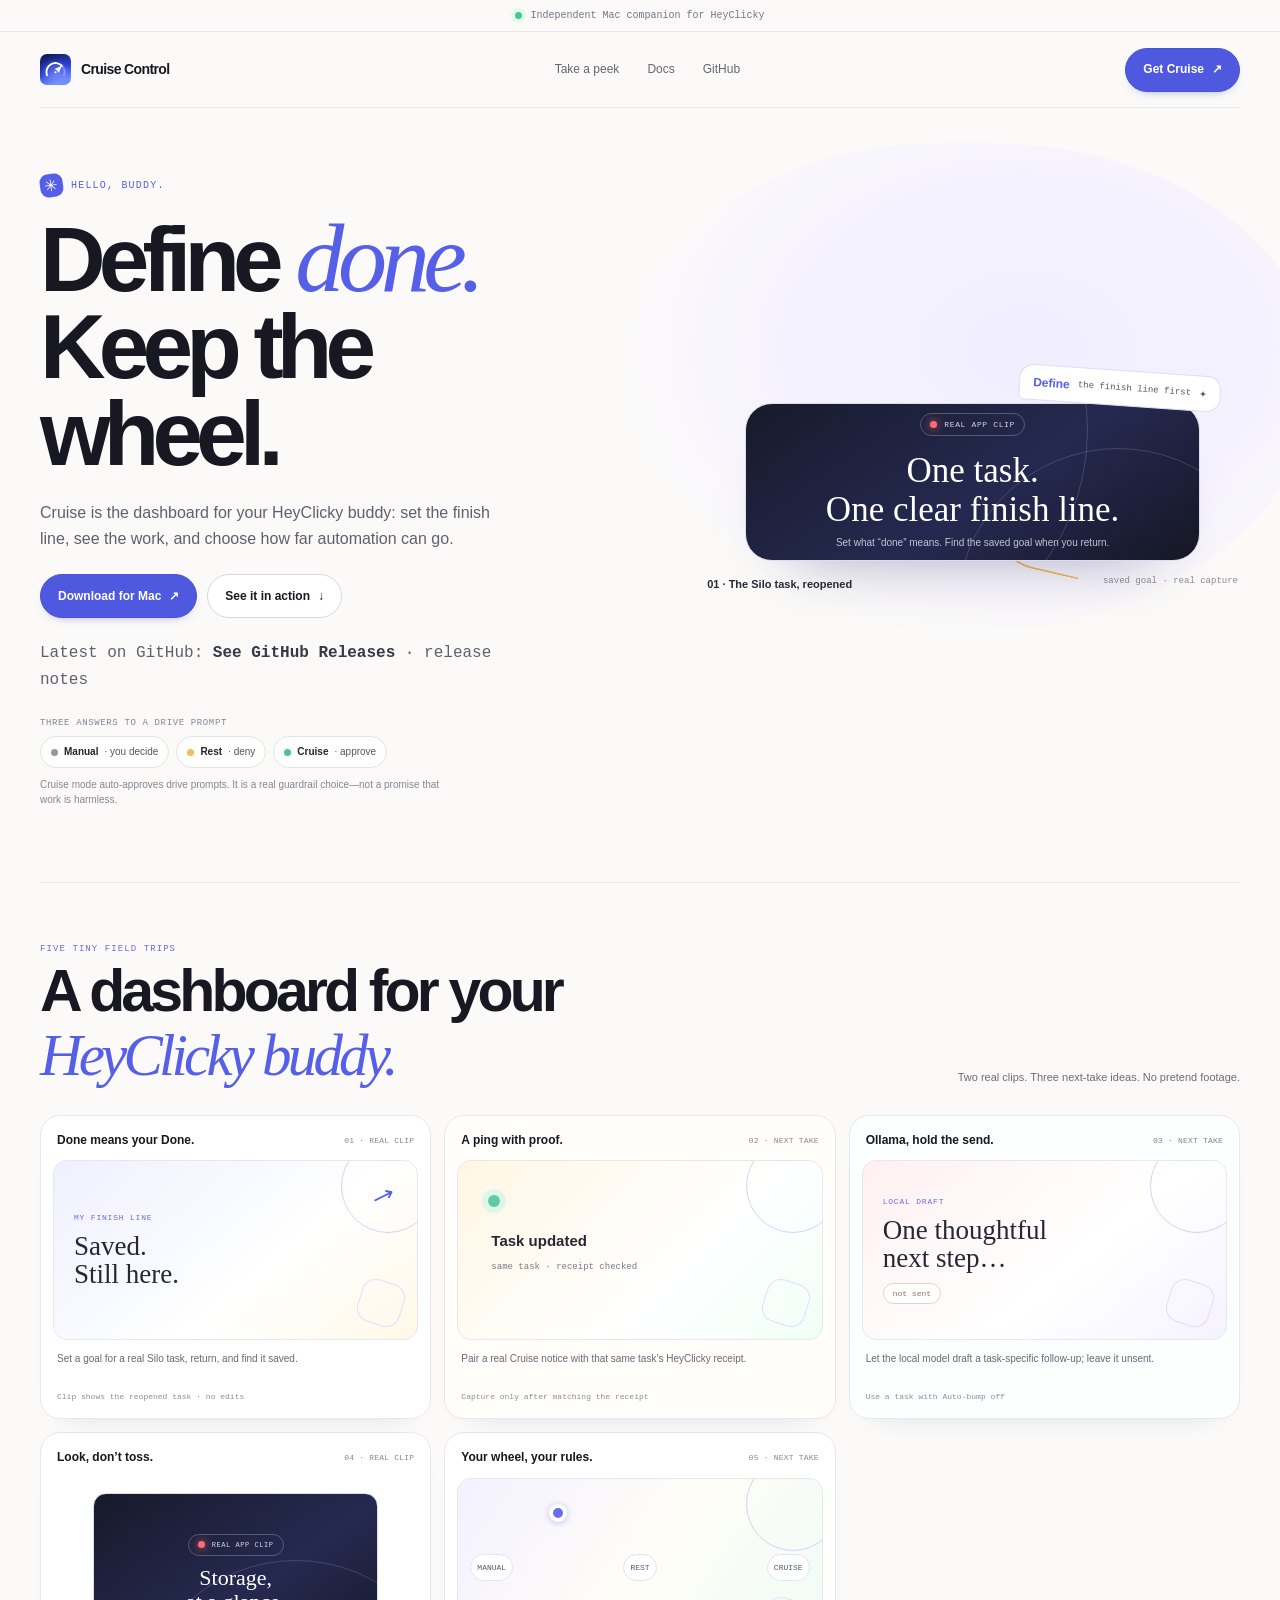
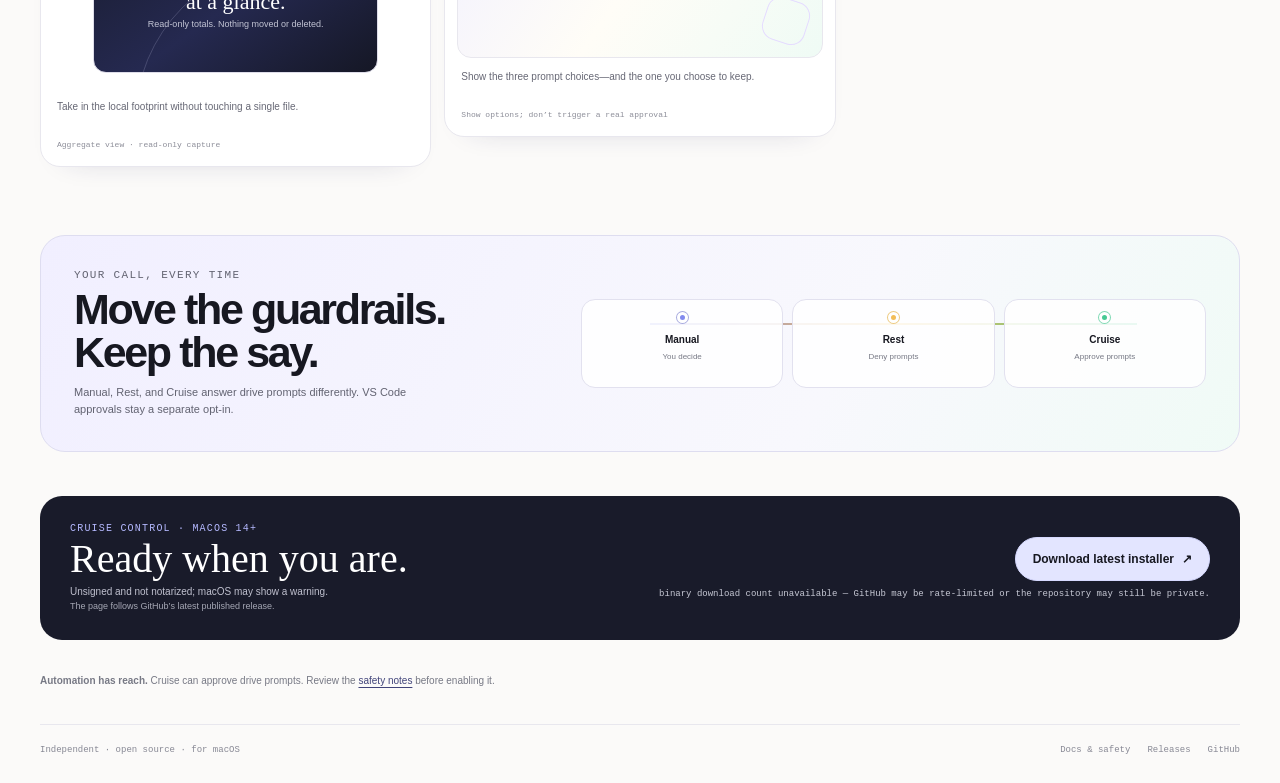
==== commit fbe0e145: "Refresh Cruise landing demos and task filters" ====
--- a/site/index.html
+++ b/site/index.html
@@ -4,62 +4,99 @@
   <meta charset="utf-8" />
   <meta name="viewport" content="width=device-width, initial-scale=1" />
   <meta name="theme-color" content="#fbfaf8" />
-  <meta name="description" content="Cruise Control is a Mac companion for HeyClicky: choose automation modes, organize task goals, and inspect local storage." />
-  <title>Cruise Control — set your own pace</title>
+  <meta name="description" content="An independent HeyClicky dashboard for task goals, automation guardrails, and local storage." />
+  <title>Cruise Control — define done</title>
   <link rel="icon" href="icon.svg" type="image/svg+xml" />
-  <link rel="stylesheet" href="minimal.css" />
+  <link rel="stylesheet" href="playful.css" />
 </head>
 <body>
-  <div class="announce">Independent Mac companion · Not affiliated with HeyClicky</div>
-  <div class="shell">
-    <nav class="topbar" aria-label="Main navigation">
+  <div class="topline"><span class="topline-dot" aria-hidden="true"></span> Independent Mac companion for HeyClicky</div>
+  <div class="page">
+    <nav class="nav" aria-label="Main navigation">
       <a class="brand" href="#top"><img src="icon.svg" alt="" />Cruise Control</a>
-      <div class="nav-links"><a href="#features">Features</a><a href="docs.html">Docs</a><a href="https://github.com/ilovespectra/CruiseControl">GitHub</a></div>
-      <a class="nav-download" data-latest-installer href="https://github.com/ilovespectra/CruiseControl/releases/latest/download/CruiseControl.pkg">Get Cruise</a>
+      <div class="nav-links"><a href="#demos">Take a peek</a><a href="docs.html">Docs</a><a href="https://github.com/ilovespectra/CruiseControl">GitHub</a></div>
+      <a class="button button-primary" data-latest-installer href="https://github.com/ilovespectra/CruiseControl/releases/latest/download/CruiseControl.pkg">Get Cruise <span aria-hidden="true">↗</span></a>
     </nav>
 
     <main id="top">
       <section class="hero" aria-labelledby="hero-title">
         <div class="hero-copy">
-          <p class="eyebrow">For HeyClicky on macOS</p>
-          <h1 id="hero-title">Set your own <em>pace.</em></h1>
-          <p class="hero-lede">A calm little control room for automation, tasks, and working space.</p>
-          <div class="hero-actions">
-            <a class="button button-primary" data-latest-installer href="https://github.com/ilovespectra/CruiseControl/releases/latest/download/CruiseControl.pkg">Download for Mac ↗</a>
-            <a class="text-link" href="docs.html">How it works <span aria-hidden="true">→</span></a>
+          <p class="hello"><span class="hello-star" aria-hidden="true">✳</span> Hello, buddy.</p>
+          <h1 id="hero-title">Define <em>done.</em><br />Keep the wheel.</h1>
+          <p>Cruise is the dashboard for your HeyClicky buddy: set the finish line, see the work, and choose how far automation can go.</p>
+          <div class="hero-actions"><a class="button button-primary" data-latest-installer href="https://github.com/ilovespectra/CruiseControl/releases/latest/download/CruiseControl.pkg">Download for Mac <span aria-hidden="true">↗</span></a><a class="button" href="#demos">See it in action <span aria-hidden="true">↓</span></a></div>
+          <p class="release-meta">Latest on GitHub: <span class="latest-version" aria-live="polite">Checking GitHub…</span> · <a class="latest-release-link" href="https://github.com/ilovespectra/CruiseControl/releases/latest">release notes</a></p>
+          <div class="mode-cluster" aria-label="Cruise Control drive prompt modes">
+            <span class="mode-title">Three answers to a drive prompt</span>
+            <span class="mode"><i aria-hidden="true"></i><b>Manual</b> · you decide</span>
+            <span class="mode mode-rest"><i aria-hidden="true"></i><b>Rest</b> · deny</span>
+            <span class="mode mode-cruise"><i aria-hidden="true"></i><b>Cruise</b> · approve</span>
           </div>
-          <p class="release-meta">Latest release <span class="latest-version" aria-live="polite">Checking GitHub…</span> · <a class="latest-release-link" href="https://github.com/ilovespectra/CruiseControl/releases/latest">Release notes</a></p>
-          <div class="mode-line" aria-label="Cruise Control modes"><span><b>Manual</b> · you decide</span><span><b>Rest</b> · deny</span><span><b>Cruise</b> · approve</span></div>
-          <p class="safety-note">Cruise automatically approves drive prompts. Start in Manual; use backups and a restricted environment.</p>
+          <p class="mode-note">Cruise mode auto-approves drive prompts. It is a real guardrail choice—not a promise that work is harmless.</p>
         </div>
 
-        <figure class="capture-wrap">
-          <div class="capture-card"><img src="task-review.png" alt="Real Cruise Control task review capture showing a guarded follow-up marked not sent." width="1250" height="430" /></div>
-          <figcaption class="capture-caption"><strong>Task review · real app capture</strong><span>Evidence, not proof</span></figcaption>
-          <p class="capture-note">The visible notice is marked “not sent”; this image does not claim delivery.</p>
-        </figure>
-      </section>
-
-      <section class="features" id="features" aria-labelledby="features-title">
-        <div class="section-heading"><h2 id="features-title">One companion.<br />Three clear controls.</h2><p>Work with HeyClicky, not around it.</p></div>
-        <div class="feature-grid">
-          <article class="feature"><span class="feature-number">01</span><h3>Automation</h3><p>Choose Manual, Rest, or Cruise at the notch. VS Code approvals stay separately opt-in.</p></article>
-          <article class="feature"><span class="feature-number">02</span><h3>Tasks</h3><p>Find jobs, set a Done goal, and compare it with the latest report. Your task order stays local.</p></article>
-          <article class="feature"><span class="feature-number">03</span><h3>Storage</h3><p>Read-only view of local support, caches, and workspaces—with size, age, and known task links.</p></article>
+        <div class="hero-art">
+          <div class="hero-sticker"><b>Define</b> the finish line first <span aria-hidden="true">✦</span></div>
+          <figure class="demo-frame demo-frame-goal" data-demo-frame="define-done">
+            <video data-demo-video="demos/define-done.mp4" hidden controls muted playsinline loop preload="metadata" aria-label="Real Cruise Control recording showing a saved Done goal in the reopened Silo task"></video>
+            <div class="recording-placeholder"><span class="rec-light"><i aria-hidden="true"></i> REAL APP CLIP</span><h2>One task.<br />One clear finish line.</h2><p>Set what “done” means. Find the saved goal when you return.</p></div>
+          </figure>
+          <figcaption class="clip-caption"><b>01 · The Silo task, reopened</b><span>saved goal · real capture</span></figcaption>
+          <span class="doodle" aria-hidden="true"></span>
         </div>
       </section>
 
-      <section class="download-section" id="download" aria-labelledby="download-title">
-        <div><p class="eyebrow">Cruise Control · macOS 14+</p><h2 id="download-title">Find your cruising pace.</h2><p>Latest version: <span class="latest-version">Checking GitHub…</span> · unsigned, not notarized; macOS may warn.</p><p class="release-caveat">This guide follows current source; check release notes for installer-specific features.</p></div>
-        <div class="download-actions"><a class="button button-primary" data-latest-installer href="https://github.com/ilovespectra/CruiseControl/releases/latest/download/CruiseControl.pkg">Download installer ↗</a><a class="release-link latest-release-link" href="https://github.com/ilovespectra/CruiseControl/releases/latest">View release notes</a></div>
-        <a class="download-count" id="binary-downloads" href="https://github.com/ilovespectra/CruiseControl/releases" target="_blank" rel="noopener noreferrer" aria-live="polite">GitHub binary-download count loading…</a>
+      <section class="section" id="demos" aria-labelledby="demos-title">
+        <p class="section-kicker">Five tiny field trips</p>
+        <div class="section-heading"><h2 id="demos-title">A dashboard for your <em>HeyClicky buddy.</em></h2><p>Two real clips. Three next-take ideas. No pretend footage.</p></div>
+        <div class="demo-grid demo-grid-five">
+          <article class="demo-card demo-card-real" data-demo-card="define-done">
+            <div class="demo-card-head"><b>Done means your Done.</b><span>01 · REAL CLIP</span></div>
+            <div class="mini-scene mini-scene-goal" aria-hidden="true"><span>MY FINISH LINE</span><b>Saved.<br />Still here.</b><i>↗</i></div>
+            <div class="demo-copy"><p>Set a goal for a real Silo task, return, and find it saved.</p><small>Clip shows the reopened task · no edits</small></div>
+          </article>
+          <article class="demo-card demo-card-idea" data-demo-card="notice">
+            <div class="demo-card-head"><b>A ping with proof.</b><span>02 · NEXT TAKE</span></div>
+            <div class="mini-scene mini-scene-ping" aria-hidden="true"><span class="ping-dot"></span><b>Task updated</b><small>same task · receipt checked</small></div>
+            <div class="demo-copy"><p>Pair a real Cruise notice with that same task’s HeyClicky receipt.</p><small>Capture only after matching the receipt</small></div>
+          </article>
+          <article class="demo-card demo-card-idea" data-demo-card="ollama">
+            <div class="demo-card-head"><b>Ollama, hold the send.</b><span>03 · NEXT TAKE</span></div>
+            <div class="mini-scene mini-scene-draft" aria-hidden="true"><span>LOCAL DRAFT</span><b>One thoughtful<br />next step…</b><i>not sent</i></div>
+            <div class="demo-copy"><p>Let the local model draft a task-specific follow-up; leave it unsent.</p><small>Use a task with Auto-bump off</small></div>
+          </article>
+          <article class="demo-card demo-card-real" data-demo-card="storage">
+            <div class="demo-card-head"><b>Look, don’t toss.</b><span>04 · REAL CLIP</span></div>
+            <figure class="demo-frame demo-frame-storage" data-demo-frame="storage"><video data-demo-video="demos/storage-inventory.mp4" hidden controls muted playsinline loop preload="metadata" aria-label="Real Cruise Control recording of the read-only Storage totals"></video><div class="recording-placeholder"><span class="rec-light"><i aria-hidden="true"></i> REAL APP CLIP</span><h2>Storage,<br />at a glance.</h2><p>Read-only totals. Nothing moved or deleted.</p></div></figure>
+            <div class="demo-copy"><p>Take in the local footprint without touching a single file.</p><small>Aggregate view · read-only capture</small></div>
+          </article>
+          <article class="demo-card demo-card-idea" data-demo-card="guardrails">
+            <div class="demo-card-head"><b>Your wheel, your rules.</b><span>05 · NEXT TAKE</span></div>
+            <div class="mini-scene mini-scene-modes" aria-hidden="true"><span>MANUAL</span><span>REST</span><span>CRUISE</span><i></i></div>
+            <div class="demo-copy"><p>Show the three prompt choices—and the one you choose to keep.</p><small>Show options; don’t trigger a real approval</small></div>
+          </article>
+        </div>
       </section>
 
-      <aside class="safety" id="safety"><p>Cruise mode removes the human checkpoint on drive prompts. Agents can change files, access data, install software, or spend money. <a href="docs.html#safety">Read the safety notes</a> before enabling automation.</p></aside>
+      <section class="guardrails" aria-labelledby="guardrails-title">
+        <div><p class="section-kicker">Your call, every time</p><h2 id="guardrails-title">Move the guardrails.<br />Keep the say.</h2><p>Manual, Rest, and Cruise answer drive prompts differently. VS Code approvals stay a separate opt-in.</p></div>
+        <div class="guardrail-map" aria-label="Manual means you decide; Rest means deny; Cruise means approve drive prompts">
+          <div class="guardrail"><i aria-hidden="true"></i><b>Manual</b><small>You decide</small></div>
+          <div class="guardrail"><i aria-hidden="true"></i><b>Rest</b><small>Deny prompts</small></div>
+          <div class="guardrail"><i aria-hidden="true"></i><b>Cruise</b><small>Approve prompts</small></div>
+        </div>
+      </section>
+
+      <section class="download" id="download" aria-labelledby="download-title">
+        <div><p class="section-kicker">Cruise Control · macOS 14+</p><h2 id="download-title">Ready when you are.</h2><p>Unsigned and not notarized; macOS may show a warning.</p><p class="release-note">The page follows GitHub’s latest published release.</p></div>
+        <div class="download-info"><a class="button" data-latest-installer href="https://github.com/ilovespectra/CruiseControl/releases/latest/download/CruiseControl.pkg">Download latest installer <span aria-hidden="true">↗</span></a><span class="binary-count" id="binary-downloads" aria-live="polite">GitHub binary-download count loading…</span></div>
+      </section>
+      <aside class="safety"><b>Automation has reach.</b> Cruise can approve drive prompts. Review the <a href="docs.html#safety">safety notes</a> before enabling it.</aside>
     </main>
 
-    <footer class="footer"><span>Independent · open source · public beta</span><nav class="footer-links" aria-label="Project links"><a href="docs.html">Docs &amp; safety</a><a href="https://github.com/ilovespectra/CruiseControl/releases">Releases</a><a href="https://github.com/ilovespectra/CruiseControl">GitHub</a><a href="https://x.com/_cruisectrl_" target="_blank" rel="noopener noreferrer">X</a></nav></footer>
+    <footer class="footer"><span>Independent · open source · for macOS</span><nav aria-label="Project links"><a href="docs.html">Docs &amp; safety</a><a href="https://github.com/ilovespectra/CruiseControl/releases">Releases</a><a href="https://github.com/ilovespectra/CruiseControl">GitHub</a></nav></footer>
   </div>
   <script type="module" src="downloads.mjs"></script>
+  <script type="module" src="playful.js"></script>
 </body>
 </html>
--- a/site/playful.css
+++ b/site/playful.css
@@ -0,0 +1,176 @@
+:root {
+  color-scheme: light;
+  --ink: #171821;
+  --muted: #6b6c78;
+  --soft: #9394a0;
+  --line: #e8e7ee;
+  --paper: #fbfaf9;
+  --blue: #555fe8;
+  --lilac: #e9e9ff;
+  --mint: #45c993;
+  --amber: #f2bd57;
+  --sans: Inter, -apple-system, BlinkMacSystemFont, "Segoe UI", sans-serif;
+  --serif: Georgia, "Times New Roman", serif;
+  --mono: ui-monospace, SFMono-Regular, Menlo, monospace;
+}
+* { box-sizing: border-box; }
+html { scroll-behavior: smooth; }
+body { margin: 0; color: var(--ink); background: var(--paper); font: 15px/1.55 var(--sans); -webkit-font-smoothing: antialiased; }
+a { color: inherit; text-decoration: none; }
+a:focus-visible, button:focus-visible, video:focus-visible { outline: 3px solid #858cf5; outline-offset: 4px; }
+.page { width: min(1200px, calc(100% - 56px)); margin: 0 auto; }
+.topline { min-height: 32px; display: flex; align-items: center; justify-content: center; gap: 8px; border-bottom: 1px solid var(--line); color: #747581; font: 10px var(--mono); }
+.topline-dot { width: 7px; height: 7px; border-radius: 50%; background: var(--mint); box-shadow: 0 0 0 4px #e5f8f0; }
+.nav { min-height: 76px; display: flex; align-items: center; justify-content: space-between; gap: 20px; border-bottom: 1px solid var(--line); }
+.brand { display: inline-flex; align-items: center; gap: 10px; font-size: 14px; font-weight: 700; letter-spacing: -.045em; }
+.brand img { width: 31px; height: 31px; }
+.nav-links { display: flex; align-items: center; gap: 28px; color: #656673; font-size: 12px; }
+.nav-links a:hover, .footer a:hover { color: var(--blue); }
+.button { min-height: 44px; display: inline-flex; align-items: center; justify-content: center; gap: 8px; padding: 10px 17px; border: 1px solid #d7d8e4; border-radius: 999px; background: #fff; font-size: 12px; font-weight: 680; transition: transform .18s, box-shadow .18s, background .18s; }
+.button:hover { transform: translateY(-2px) rotate(-1deg); box-shadow: 0 10px 24px -18px #4148ad; }
+.button-primary { color: #fff; border-color: #4853d8; background: #4e59df; box-shadow: 0 5px 14px -11px #292e9c; }
+.button-primary:hover { color: #fff; background: #3947ca; }
+.hero { position: relative; display: grid; grid-template-columns: 1fr .92fr; align-items: center; gap: clamp(40px, 7vw, 84px); min-height: 590px; padding: 66px 0 75px; }
+.hero::before { position: absolute; z-index: -1; top: 35px; right: -6vw; width: min(62vw, 690px); height: 490px; border-radius: 49% 51% 56% 44%; background: radial-gradient(ellipse at 58% 42%, #f0eeff 0, #f5f2ff 43%, transparent 74%); content: ''; }
+.hello { display: inline-flex; align-items: center; gap: 8px; margin: 0 0 17px; color: #555fe0; font: 10px var(--mono); letter-spacing: .12em; text-transform: uppercase; }
+.hello-star { display: inline-grid; width: 23px; height: 23px; place-items: center; border-radius: 8px; color: #fff; background: var(--blue); font: 16px var(--sans); transform: rotate(-8deg); }
+.hero h1 { max-width: 610px; margin: 0; font-size: clamp(55px, 7.1vw, 92px); line-height: .96; letter-spacing: -.075em; font-weight: 620; }
+.hero h1 em { color: var(--blue); font: italic 400 1.08em/.9 var(--serif); letter-spacing: -.065em; }
+.hero-copy > p:not(.hello) { max-width: 470px; margin: 22px 0 0; color: #5f606e; font-size: 16px; line-height: 1.65; }
+.hero-actions { display: flex; flex-wrap: wrap; align-items: center; gap: 10px; margin-top: 22px; }
+.release-meta { margin: 11px 0 0; color: var(--soft); font: 10px var(--mono); }
+.latest-version { color: #36384a; font-weight: 700; }
+.mode-cluster { display: flex; flex-wrap: wrap; align-items: center; gap: 7px; margin-top: 25px; }
+.mode-title { width: 100%; margin-bottom: 1px; color: #838491; font: 9px var(--mono); letter-spacing: .07em; text-transform: uppercase; }
+.mode { display: inline-flex; align-items: center; gap: 6px; padding: 7px 10px; border: 1px solid #e4e3ed; border-radius: 999px; background: rgba(255,255,255,.76); color: #555663; font-size: 10px; }
+.mode i { width: 7px; height: 7px; border-radius: 50%; background: #9496a4; }
+.mode-rest i { background: var(--amber); }.mode-cruise i { background: var(--mint); }
+.mode b { color: #232430; }
+.mode-note { max-width: 400px !important; margin-top: 9px !important; color: #858692 !important; font-size: 10px !important; line-height: 1.5 !important; }
+.hero-art { position: relative; min-width: 0; }
+.hero-sticker { position: absolute; z-index: 2; top: -18px; right: 19px; display: flex; align-items: center; gap: 8px; padding: 10px 13px; border: 1px solid #dedcf6; border-radius: 14px 14px 14px 5px; background: #fff; box-shadow: 0 8px 20px -18px #313558; color: #55566a; font: 9px var(--mono); transform: rotate(4deg); }
+.hero-sticker b { color: var(--blue); font: 700 12px var(--sans); }
+.demo-frame { position: relative; overflow: hidden; min-height: 308px; border: 1px solid #dedde9; border-radius: 27px; background: linear-gradient(145deg, #171a2a, #252950 55%, #151725); box-shadow: 0 34px 68px -50px rgba(31,35,84,.55); }
+.demo-frame::before, .demo-frame::after { position: absolute; z-index: 0; border: 1px solid rgba(219,220,255,.18); border-radius: 50%; content: ''; pointer-events: none; }
+.demo-frame::before { width: 450px; height: 450px; top: -200px; left: -110px; }
+.demo-frame::after { width: 320px; height: 320px; bottom: -210px; right: -80px; }
+.demo-frame video { position: relative; z-index: 1; display: block; width: 100%; min-height: 308px; object-fit: contain; background: #11131d; }
+.demo-frame video[hidden] { display: none; }
+.demo-frame-goal { min-height: 0; aspect-ratio: 1600 / 556; }
+.demo-frame-goal video { min-height: 0; height: auto; }
+.recording-placeholder { position: absolute; z-index: 1; inset: 0; display: grid; align-content: center; justify-items: center; padding: 28px; text-align: center; color: #fff; }
+.recording-placeholder[hidden] { display: none; }
+.rec-light { display: inline-flex; align-items: center; gap: 7px; padding: 6px 9px; border: 1px solid rgba(255,255,255,.24); border-radius: 999px; color: #d5d6e4; font: 8px var(--mono); letter-spacing: .08em; }
+.rec-light i { width: 7px; height: 7px; border-radius: 50%; background: #ff6a76; box-shadow: 0 0 10px #ff6a76; animation: blink 1.6s ease-in-out infinite; }
+.recording-placeholder h2 { max-width: 340px; margin: 16px 0 6px; font: 400 clamp(25px, 3vw, 35px)/1.1 var(--serif); }
+.recording-placeholder p { max-width: 310px; margin: 0; color: #c2c4d4; font-size: 10px; }
+.clip-caption { display: flex; align-items: flex-start; justify-content: space-between; gap: 14px; margin: 14px 2px 0; color: #6b6c79; font-size: 10px; }
+.clip-caption b { color: #292a37; font-size: 11px; }
+.clip-caption span { color: #898a96; font: 9px var(--mono); white-space: nowrap; }
+.doodle { position: absolute; z-index: -1; left: 54%; bottom: 23px; width: 90px; height: 42px; border: 2px solid #f3bd58; border-top: 0; border-right: 0; border-radius: 0 0 0 42px; transform: rotate(13deg); animation: wiggle 3.6s ease-in-out infinite; }
+.section { padding: 61px 0 68px; border-top: 1px solid var(--line); }
+.section-kicker { margin: 0; color: #6a6ce0; font: 9px var(--mono); letter-spacing: .12em; text-transform: uppercase; }
+.section-heading { display: flex; align-items: end; justify-content: space-between; gap: 30px; margin: 8px 0 25px; }
+.section-heading h2 { max-width: 630px; margin: 0; font-size: clamp(35px, 5vw, 59px); line-height: 1; letter-spacing: -.065em; font-weight: 570; }
+.section-heading h2 em { color: var(--blue); font: italic 400 1em var(--serif); }
+.section-heading > p { max-width: 310px; margin: 0 0 4px; color: var(--muted); font-size: 11px; }
+.demo-grid { display: grid; grid-template-columns: repeat(3, 1fr); gap: 13px; }
+.demo-card { min-width: 0; overflow: hidden; padding: 12px; border: 1px solid var(--line); border-radius: 20px; background: #fff; box-shadow: 0 14px 30px -28px rgba(31,35,84,.32); transition: transform .22s, box-shadow .22s; }
+.demo-card:hover { transform: translateY(-3px) rotate(-.25deg); box-shadow: 0 20px 32px -27px rgba(31,35,84,.42); }
+.demo-card:nth-child(2) { background: #fffefa; }.demo-card:nth-child(3) { background: #fbfffd; }
+.demo-card-head { display: flex; align-items: center; justify-content: space-between; gap: 10px; padding: 3px 4px 11px; }
+.demo-card-head span { color: #858693; font: 8px var(--mono); }
+.demo-card-head b { font-size: 12px; font-weight: 700; }
+.demo-card .demo-frame { min-height: 180px; border-radius: 13px; box-shadow: none; }
+.demo-card .demo-frame video { min-height: 180px; }
+.demo-card [data-demo-video="demos/storage-inventory.mp4"] { object-fit: cover; object-position: 50% 50%; }
+.demo-card .recording-placeholder { padding: 13px; }
+.demo-card .recording-placeholder h2 { margin: 10px 0 4px; font-size: 22px; }
+.demo-card .recording-placeholder p { font-size: 9px; }
+.demo-card .rec-light { font-size: 7px; }
+.demo-copy { padding: 11px 4px 5px; }
+.demo-copy p { min-height: 34px; margin: 0; color: #676875; font-size: 10px; line-height: 1.55; }
+.demo-copy small { display: block; margin-top: 7px; color: #8c8d98; font: 8px var(--mono); }
+.guardrails { display: grid; grid-template-columns: .85fr 1.15fr; align-items: center; gap: 45px; padding: 33px; border: 1px solid #deddf0; border-radius: 25px; background: linear-gradient(120deg, #f1efff 0%, #f8f8fd 66%, #f0fbf6 100%); }
+.guardrails h2 { margin: 7px 0 10px; font-size: clamp(29px, 4vw, 43px); line-height: 1; letter-spacing: -.055em; font-weight: 570; }
+.guardrails p { max-width: 370px; margin: 0; color: #626371; font-size: 11px; }
+.guardrail-map { position: relative; display: grid; grid-template-columns: repeat(3, 1fr); gap: 9px; }
+.guardrail-map::before { position: absolute; top: 24px; left: 11%; right: 11%; height: 2px; background: linear-gradient(90deg, #8c92f4, #f2bd57, #4ecb98); content: ''; }
+.guardrail { position: relative; z-index: 1; min-height: 89px; padding: 12px 10px; border: 1px solid #e2e1ef; border-radius: 14px; background: rgba(255,255,255,.88); text-align: center; }
+.guardrail i { width: 11px; height: 11px; display: block; margin: 0 auto 9px; border: 3px solid #fff; border-radius: 50%; background: #828aee; box-shadow: 0 0 0 1px #a8abdf; }
+.guardrail:nth-child(2) i { background: var(--amber); box-shadow: 0 0 0 1px #edca80; }.guardrail:nth-child(3) i { background: var(--mint); box-shadow: 0 0 0 1px #80d9b4; }
+.guardrail b { display: block; font-size: 10px; }.guardrail small { display: block; margin-top: 3px; color: #777985; font-size: 8px; }
+.download { display: flex; align-items: center; justify-content: space-between; gap: 22px; margin: 44px 0 18px; padding: 27px 30px; border-radius: 22px; background: #191b2a; color: white; }
+.download .section-kicker { color: #b5b9ff; }
+.download h2 { margin: 4px 0; font: 400 clamp(27px, 4vw, 40px)/1.05 var(--serif); }
+.download p { margin: 0; color: #c0c1cf; font-size: 10px; }
+.download .button { color: #171821; border-color: #d6d9ff; background: #e3e5ff; }
+.download .button:hover { background: white; }
+.download-info { display: grid; justify-items: end; gap: 8px; }
+.binary-count { color: #c6c8d4; font: 9px var(--mono); }
+.release-note { color: #a5a7b4 !important; font-size: 9px !important; }
+.safety { padding: 15px 0 35px; color: #777985; font-size: 10px; }
+.safety a { color: #41447a; text-decoration: underline; text-underline-offset: 3px; }
+.footer { display: flex; justify-content: space-between; gap: 20px; padding: 20px 0 27px; border-top: 1px solid var(--line); color: #878894; font: 9px var(--mono); }
+.footer nav { display: flex; flex-wrap: wrap; gap: 10px 17px; }
+/* The little cards are honest field-trip notes, not fake UI screenshots. */
+.demo-grid-five { grid-template-columns: repeat(3, minmax(0, 1fr)); align-items: start; }
+.demo-grid-five .demo-card { animation: bob 5.8s ease-in-out infinite; }
+.demo-grid-five .demo-card:nth-child(2) { animation-delay: -.9s; }
+.demo-grid-five .demo-card:nth-child(3) { animation-delay: -1.8s; }
+.demo-grid-five .demo-card:nth-child(4) { animation-delay: -2.7s; }
+.demo-grid-five .demo-card:nth-child(5) { animation-delay: -3.6s; }
+.demo-grid-five .demo-card:hover { animation-play-state: paused; }
+.demo-grid-five .demo-card:last-child { grid-column: auto; }
+.demo-grid-five .demo-card-head span { letter-spacing: .025em; }
+.demo-grid-five .demo-frame-storage { min-height: 180px; }
+.demo-grid-five .demo-frame-storage video { min-height: 180px; object-fit: cover; object-position: center; }
+.mini-scene { position: relative; display: flex; overflow: hidden; min-height: 180px; flex-direction: column; justify-content: center; gap: 10px; padding: 20px; border: 1px solid #e8e7ee; border-radius: 14px; background: linear-gradient(145deg,#f5f3ff,#fff 65%); color: #262735; }
+.mini-scene::before { position: absolute; top: -22px; right: -18px; width: 92px; height: 92px; border: 1px solid #c5c4fa; border-radius: 50%; content: ''; opacity: .75; }
+.mini-scene::after { position: absolute; right: 14px; bottom: 14px; width: 42px; height: 42px; border: 1px solid #e5dcff; border-radius: 14px; content: ''; transform: rotate(18deg); }
+.mini-scene > * { position: relative; z-index: 1; }
+.mini-scene-goal { background: linear-gradient(140deg,#eef0ff,#fff 60%,#fff8e7); }
+.mini-scene-goal span,.mini-scene-draft span { color:#6c6bd7; font:8px var(--mono); letter-spacing:.1em; }
+.mini-scene-goal b,.mini-scene-draft b { font:400 27px/1.05 var(--serif); }
+.mini-scene-goal i { position:absolute; top:20px; right:26px; color:#4f61e9; font:italic 24px var(--serif); transform:rotate(12deg); }
+.mini-scene-ping { min-height:180px; align-items:flex-start; padding-left:33px; background:linear-gradient(135deg,#fff6e4,#fff 60%,#f0fff8); }
+.mini-scene-ping b { font-size:15px; }.mini-scene-ping small { color:#777987; font:9px var(--mono); }
+.ping-dot { position:absolute; top:34px; left:30px; width:12px; height:12px; border-radius:50%; background:#61cba0; box-shadow:0 0 0 6px #ddf7eb; animation:ping 1.8s ease-out infinite; }
+.mini-scene-draft { background:linear-gradient(140deg,#fff0f1,#fff 58%,#f5f2ff); }
+.mini-scene-draft i { align-self:flex-start; padding:5px 9px; border:1px solid #e5cfd4; border-radius:999px; color:#906d76; background:#fff; font:8px var(--mono); }
+.mini-scene-modes { min-height:180px; flex-direction:row; align-items:center; justify-content:space-between; gap:6px; padding:20px 12px; background:linear-gradient(125deg,#f2f1ff,#fffdf7,#effbf5); }
+.mini-scene-modes span { padding:8px 6px; border:1px solid #e5e3ee; border-radius:999px; background:#fff; color:#595a69; font:8px var(--mono); }
+.mini-scene-modes i { position:absolute; z-index:2; left:25%; top:25px; width:18px; height:18px; border:4px solid #fff; border-radius:50%; background:#686fe9; box-shadow:0 1px 6px #686fe966; animation:steer 4.8s ease-in-out infinite alternate; }
+@keyframes blink { 50% { opacity: .3; } }
+@keyframes wiggle { 0%,100% { transform: rotate(13deg) translateY(0); } 50% { transform: rotate(7deg) translateY(-4px); } }
+@keyframes bob { 0%,100% { transform: translateY(0) rotate(0); } 50% { transform: translateY(-5px) rotate(-.25deg); } }
+@keyframes ping { 0% { box-shadow:0 0 0 0 #61cba066; } 75%,100% { box-shadow:0 0 0 12px #61cba000; } }
+@keyframes steer { to { left:72%; background:#45c993; } }
+@media (max-width: 900px) {
+  .hero { grid-template-columns: 1fr; gap: 40px; padding: 54px 0 65px; }
+  .hero-copy { max-width: 720px; }.hero-art { width: min(100%, 730px); justify-self: center; }
+  .hero::before { right: -4vw; width: 80vw; }
+  .demo-grid { grid-template-columns: 1fr 1fr; }.demo-grid-five .demo-card:last-child { grid-column: auto; }
+  .demo-card:last-child .demo-frame { min-height: 235px; }.demo-card:last-child .demo-frame video { min-height: 235px; }
+  .guardrails { gap: 23px; padding: 23px; }
+}
+@media (max-width: 620px) {
+  .page { width: min(100% - 32px, 500px); }
+  .topline { min-height: 28px; font-size: 8px; }
+  .nav { min-height: 64px; gap: 9px; }.brand { gap: 7px; font-size: 12px; }.brand img { width: 26px; height: 26px; }
+  .nav-links { display: none; }.nav .button { min-height: 37px; padding: 7px 12px; font-size: 10px; }
+  .hero { min-height: auto; gap: 31px; padding: 42px 0 46px; }.hero h1 { font-size: clamp(54px, 15vw, 75px); }
+  .hero-copy > p:not(.hello) { margin-top: 16px; font-size: 14px; }.mode-cluster { margin-top: 20px; }.mode { padding: 6px 8px; font-size: 9px; }
+  .demo-frame, .demo-frame video { min-height: 250px; }.hero-art .demo-frame-goal, .hero-art .demo-frame-goal video { min-height: 0; }.hero-sticker { top: -13px; right: 12px; padding: 8px 10px; font-size: 7px; }
+  .clip-caption { font-size: 9px; }.clip-caption b { font-size: 10px; }
+  .section { padding: 43px 0 47px; }.section-heading { display: block; margin: 7px 0 18px; }.section-heading h2 { font-size: 39px; }.section-heading > p { margin-top: 10px; }
+  .demo-grid, .demo-grid-five { grid-template-columns: 1fr; gap: 10px; }.demo-card:last-child { grid-column: auto; }.demo-card .demo-frame, .demo-card .demo-frame video, .demo-card:last-child .demo-frame, .demo-card:last-child .demo-frame video, .mini-scene, .mini-scene-modes { min-height: 205px; }
+  .demo-card .recording-placeholder h2 { font-size: 21px; }.demo-copy p { min-height: 0; }
+  .guardrails { grid-template-columns: 1fr; gap: 17px; padding: 18px; border-radius: 18px; }.guardrails h2 { font-size: 34px; }.guardrail-map { gap: 5px; }.guardrail { min-height: 78px; padding: 10px 5px; }.guardrail b { font-size: 9px; }.guardrail small { font-size: 7px; }
+  .download { align-items: flex-start; flex-direction: column; gap: 17px; margin-top: 30px; padding: 21px; border-radius: 18px; }.download h2 { font-size: 32px; }.download-info { justify-items: start; }
+  .footer { flex-direction: column; }
+}
+@media (prefers-reduced-motion: reduce) {
+  html { scroll-behavior: auto; }
+  *, *::before, *::after { animation-duration: .01ms !important; animation-iteration-count: 1 !important; transition-duration: .01ms !important; }
+}
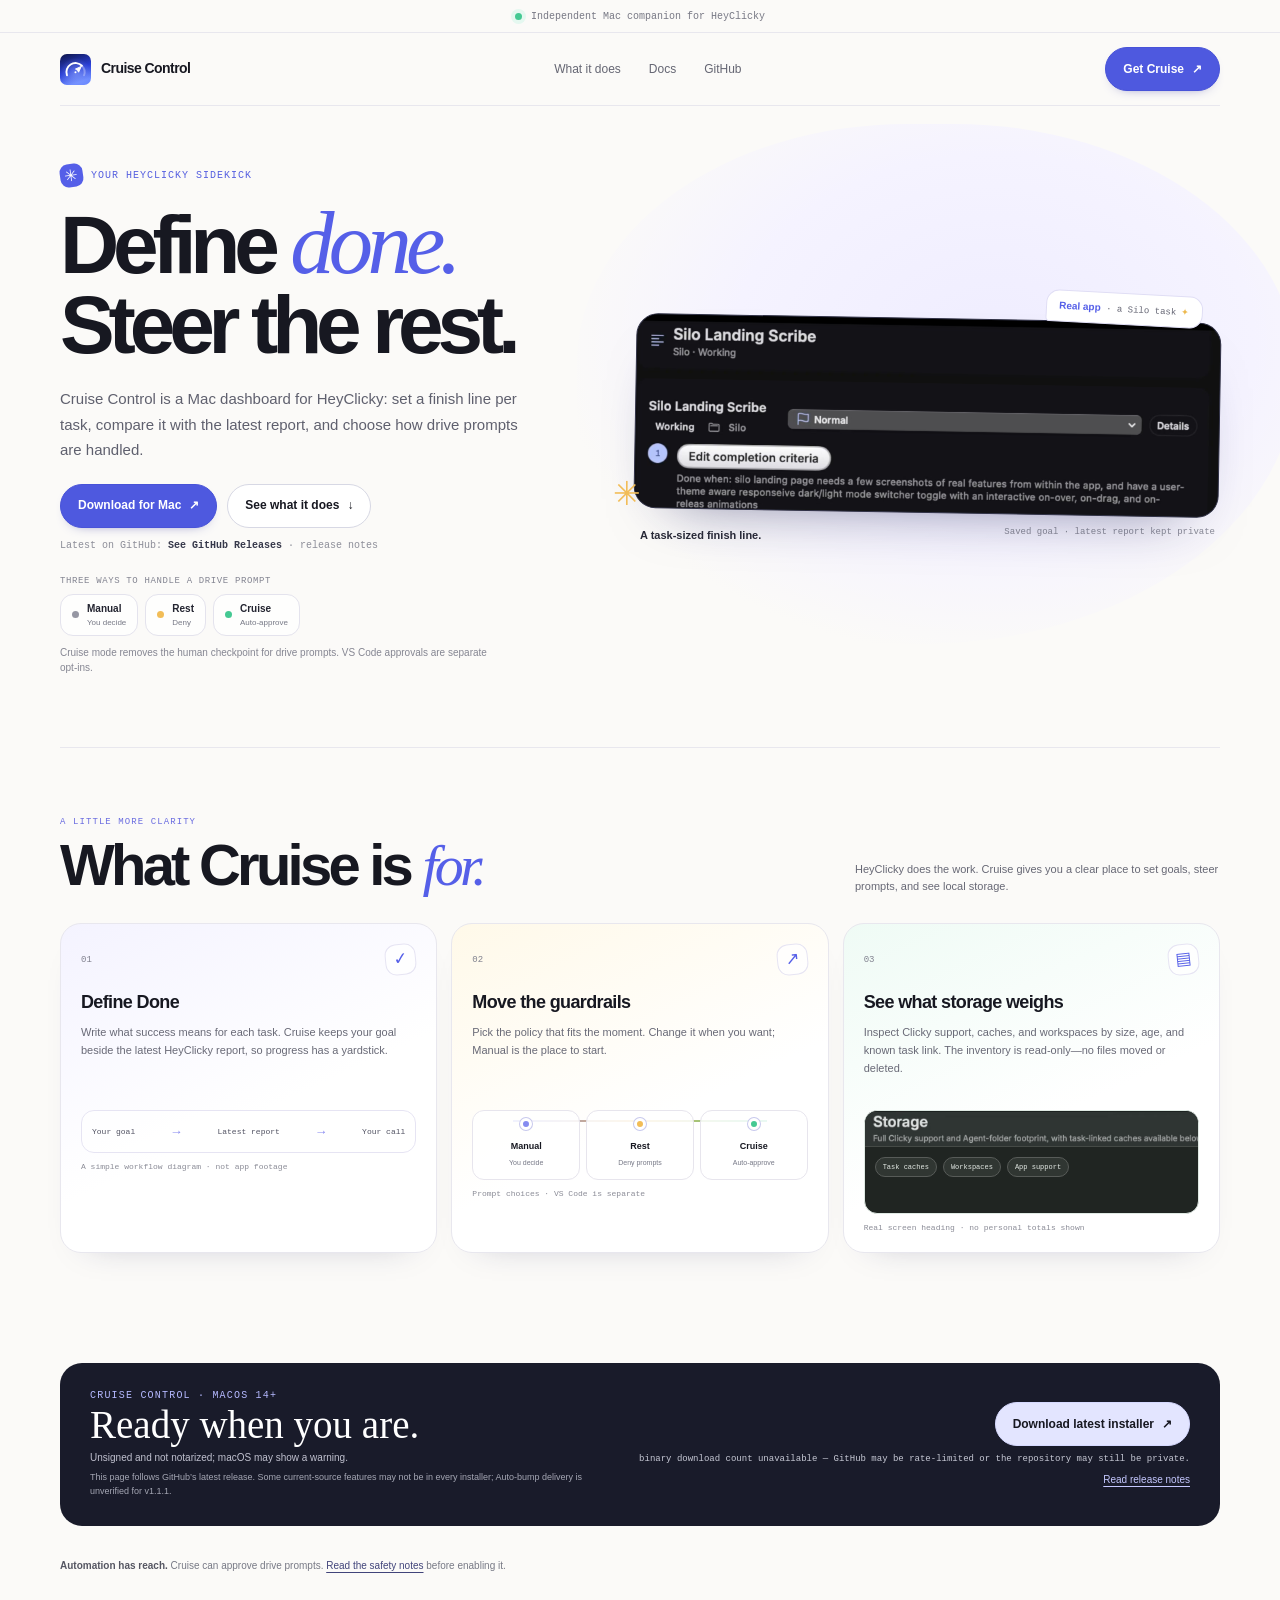
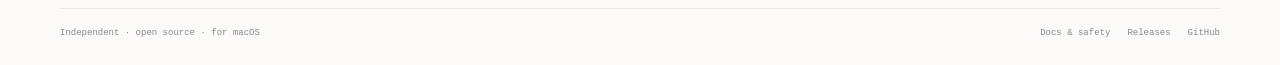
==== commit 240e1718: "Replace click-to-play landing demos with captures" ====
--- a/site/index.html
+++ b/site/index.html
@@ -4,7 +4,7 @@
   <meta charset="utf-8" />
   <meta name="viewport" content="width=device-width, initial-scale=1" />
   <meta name="theme-color" content="#fbfaf8" />
-  <meta name="description" content="An independent HeyClicky dashboard for task goals, automation guardrails, and local storage." />
+  <meta name="description" content="Cruise Control is a Mac dashboard for HeyClicky: define task goals, set drive-prompt guardrails, and inspect local storage." />
   <title>Cruise Control — define done</title>
   <link rel="icon" href="icon.svg" type="image/svg+xml" />
   <link rel="stylesheet" href="playful.css" />
@@ -14,89 +14,78 @@
   <div class="page">
     <nav class="nav" aria-label="Main navigation">
       <a class="brand" href="#top"><img src="icon.svg" alt="" />Cruise Control</a>
-      <div class="nav-links"><a href="#demos">Take a peek</a><a href="docs.html">Docs</a><a href="https://github.com/ilovespectra/CruiseControl">GitHub</a></div>
+      <div class="nav-links"><a href="#features">What it does</a><a href="docs.html">Docs</a><a href="https://github.com/ilovespectra/CruiseControl">GitHub</a></div>
       <a class="button button-primary" data-latest-installer href="https://github.com/ilovespectra/CruiseControl/releases/latest/download/CruiseControl.pkg">Get Cruise <span aria-hidden="true">↗</span></a>
     </nav>
 
     <main id="top">
       <section class="hero" aria-labelledby="hero-title">
         <div class="hero-copy">
-          <p class="hello"><span class="hello-star" aria-hidden="true">✳</span> Hello, buddy.</p>
-          <h1 id="hero-title">Define <em>done.</em><br />Keep the wheel.</h1>
-          <p>Cruise is the dashboard for your HeyClicky buddy: set the finish line, see the work, and choose how far automation can go.</p>
-          <div class="hero-actions"><a class="button button-primary" data-latest-installer href="https://github.com/ilovespectra/CruiseControl/releases/latest/download/CruiseControl.pkg">Download for Mac <span aria-hidden="true">↗</span></a><a class="button" href="#demos">See it in action <span aria-hidden="true">↓</span></a></div>
+          <p class="hello"><span class="hello-star" aria-hidden="true">✳</span> Your HeyClicky sidekick</p>
+          <h1 id="hero-title">Define <em>done.</em><br />Steer the rest.</h1>
+          <p class="hero-lede">Cruise Control is a Mac dashboard for HeyClicky: set a finish line per task, compare it with the latest report, and choose how drive prompts are handled.</p>
+          <div class="hero-actions"><a class="button button-primary" data-latest-installer href="https://github.com/ilovespectra/CruiseControl/releases/latest/download/CruiseControl.pkg">Download for Mac <span aria-hidden="true">↗</span></a><a class="button" href="#features">See what it does <span aria-hidden="true">↓</span></a></div>
           <p class="release-meta">Latest on GitHub: <span class="latest-version" aria-live="polite">Checking GitHub…</span> · <a class="latest-release-link" href="https://github.com/ilovespectra/CruiseControl/releases/latest">release notes</a></p>
+          <p class="mode-label">Three ways to handle a drive prompt</p>
           <div class="mode-cluster" aria-label="Cruise Control drive prompt modes">
-            <span class="mode-title">Three answers to a drive prompt</span>
-            <span class="mode"><i aria-hidden="true"></i><b>Manual</b> · you decide</span>
-            <span class="mode mode-rest"><i aria-hidden="true"></i><b>Rest</b> · deny</span>
-            <span class="mode mode-cruise"><i aria-hidden="true"></i><b>Cruise</b> · approve</span>
+            <span class="mode"><i aria-hidden="true"></i><b>Manual</b><small>You decide</small></span>
+            <span class="mode mode-rest"><i aria-hidden="true"></i><b>Rest</b><small>Deny</small></span>
+            <span class="mode mode-cruise"><i aria-hidden="true"></i><b>Cruise</b><small>Auto-approve</small></span>
           </div>
-          <p class="mode-note">Cruise mode auto-approves drive prompts. It is a real guardrail choice—not a promise that work is harmless.</p>
+          <p class="mode-note">Cruise mode removes the human checkpoint for drive prompts. VS Code approvals are separate opt-ins.</p>
         </div>
 
-        <div class="hero-art">
-          <div class="hero-sticker"><b>Define</b> the finish line first <span aria-hidden="true">✦</span></div>
-          <figure class="demo-frame demo-frame-goal" data-demo-frame="define-done">
-            <video data-demo-video="demos/define-done.mp4" hidden controls muted playsinline loop preload="metadata" aria-label="Real Cruise Control recording showing a saved Done goal in the reopened Silo task"></video>
-            <div class="recording-placeholder"><span class="rec-light"><i aria-hidden="true"></i> REAL APP CLIP</span><h2>One task.<br />One clear finish line.</h2><p>Set what “done” means. Find the saved goal when you return.</p></div>
-          </figure>
-          <figcaption class="clip-caption"><b>01 · The Silo task, reopened</b><span>saved goal · real capture</span></figcaption>
-          <span class="doodle" aria-hidden="true"></span>
-        </div>
+        <figure class="capture-stage">
+          <span class="capture-sticker"><b>Real app</b> · a Silo task <span aria-hidden="true">✦</span></span>
+          <div class="capture-card"><img src="demos/define-done.jpg" alt="Cruise Control showing the saved Done goal for the Silo Landing Scribe task; its report is not shown." width="1600" height="530" /></div>
+          <figcaption><b>A task-sized finish line.</b><span>Saved goal · latest report kept private</span></figcaption>
+          <span class="doodle doodle-star" aria-hidden="true">✳</span>
+        </figure>
       </section>
 
-      <section class="section" id="demos" aria-labelledby="demos-title">
-        <p class="section-kicker">Five tiny field trips</p>
-        <div class="section-heading"><h2 id="demos-title">A dashboard for your <em>HeyClicky buddy.</em></h2><p>Two real clips. Three next-take ideas. No pretend footage.</p></div>
-        <div class="demo-grid demo-grid-five">
-          <article class="demo-card demo-card-real" data-demo-card="define-done">
-            <div class="demo-card-head"><b>Done means your Done.</b><span>01 · REAL CLIP</span></div>
-            <div class="mini-scene mini-scene-goal" aria-hidden="true"><span>MY FINISH LINE</span><b>Saved.<br />Still here.</b><i>↗</i></div>
-            <div class="demo-copy"><p>Set a goal for a real Silo task, return, and find it saved.</p><small>Clip shows the reopened task · no edits</small></div>
+      <section class="features" id="features" aria-labelledby="features-title">
+        <div class="section-heading"><div><p class="section-kicker">A little more clarity</p><h2 id="features-title">What Cruise is <em>for.</em></h2></div><p>HeyClicky does the work. Cruise gives you a clear place to set goals, steer prompts, and see local storage.</p></div>
+        <div class="feature-grid">
+          <article class="feature feature-goals">
+            <div class="feature-top"><span class="number">01</span><span class="feature-icon" aria-hidden="true">✓</span></div>
+            <h3>Define Done</h3>
+            <p>Write what success means for each task. Cruise keeps your goal beside the latest HeyClicky report, so progress has a yardstick.</p>
+            <div class="goal-flow" aria-label="A simple task review: your goal, latest report, then your review"><span>Your goal</span><i aria-hidden="true">→</i><span>Latest report</span><i aria-hidden="true">→</i><span>Your call</span></div>
+            <small class="diagram-note">A simple workflow diagram · not app footage</small>
           </article>
-          <article class="demo-card demo-card-idea" data-demo-card="notice">
-            <div class="demo-card-head"><b>A ping with proof.</b><span>02 · NEXT TAKE</span></div>
-            <div class="mini-scene mini-scene-ping" aria-hidden="true"><span class="ping-dot"></span><b>Task updated</b><small>same task · receipt checked</small></div>
-            <div class="demo-copy"><p>Pair a real Cruise notice with that same task’s HeyClicky receipt.</p><small>Capture only after matching the receipt</small></div>
+          <article class="feature feature-guardrails">
+            <div class="feature-top"><span class="number">02</span><span class="feature-icon" aria-hidden="true">↗</span></div>
+            <h3>Move the guardrails</h3>
+            <p>Pick the policy that fits the moment. Change it when you want; Manual is the place to start.</p>
+            <div class="mode-map" aria-label="Manual: you decide. Rest: deny. Cruise: automatically approve drive prompts.">
+              <div><i class="manual-dot" aria-hidden="true"></i><b>Manual</b><small>You decide</small></div>
+              <div><i class="rest-dot" aria-hidden="true"></i><b>Rest</b><small>Deny prompts</small></div>
+              <div><i class="cruise-dot" aria-hidden="true"></i><b>Cruise</b><small>Auto-approve</small></div>
+            </div>
+            <small class="diagram-note">Prompt choices · VS Code is separate</small>
           </article>
-          <article class="demo-card demo-card-idea" data-demo-card="ollama">
-            <div class="demo-card-head"><b>Ollama, hold the send.</b><span>03 · NEXT TAKE</span></div>
-            <div class="mini-scene mini-scene-draft" aria-hidden="true"><span>LOCAL DRAFT</span><b>One thoughtful<br />next step…</b><i>not sent</i></div>
-            <div class="demo-copy"><p>Let the local model draft a task-specific follow-up; leave it unsent.</p><small>Use a task with Auto-bump off</small></div>
-          </article>
-          <article class="demo-card demo-card-real" data-demo-card="storage">
-            <div class="demo-card-head"><b>Look, don’t toss.</b><span>04 · REAL CLIP</span></div>
-            <figure class="demo-frame demo-frame-storage" data-demo-frame="storage"><video data-demo-video="demos/storage-inventory.mp4" hidden controls muted playsinline loop preload="metadata" aria-label="Real Cruise Control recording of the read-only Storage totals"></video><div class="recording-placeholder"><span class="rec-light"><i aria-hidden="true"></i> REAL APP CLIP</span><h2>Storage,<br />at a glance.</h2><p>Read-only totals. Nothing moved or deleted.</p></div></figure>
-            <div class="demo-copy"><p>Take in the local footprint without touching a single file.</p><small>Aggregate view · read-only capture</small></div>
-          </article>
-          <article class="demo-card demo-card-idea" data-demo-card="guardrails">
-            <div class="demo-card-head"><b>Your wheel, your rules.</b><span>05 · NEXT TAKE</span></div>
-            <div class="mini-scene mini-scene-modes" aria-hidden="true"><span>MANUAL</span><span>REST</span><span>CRUISE</span><i></i></div>
-            <div class="demo-copy"><p>Show the three prompt choices—and the one you choose to keep.</p><small>Show options; don’t trigger a real approval</small></div>
+          <article class="feature feature-storage">
+            <div class="feature-top"><span class="number">03</span><span class="feature-icon" aria-hidden="true">▤</span></div>
+            <h3>See what storage weighs</h3>
+            <p>Inspect Clicky support, caches, and workspaces by size, age, and known task link. The inventory is read-only—no files moved or deleted.</p>
+            <div class="storage-illustration">
+              <img src="demos/storage-inventory-heading.jpg" alt="Real Cruise Control Storage screen heading; no paths or measurements are shown." width="1600" height="90" />
+              <div class="storage-labels"><span>Task caches</span><span>Workspaces</span><span>App support</span></div>
+            </div>
+            <small class="diagram-note">Real screen heading · no personal totals shown</small>
           </article>
         </div>
       </section>
 
-      <section class="guardrails" aria-labelledby="guardrails-title">
-        <div><p class="section-kicker">Your call, every time</p><h2 id="guardrails-title">Move the guardrails.<br />Keep the say.</h2><p>Manual, Rest, and Cruise answer drive prompts differently. VS Code approvals stay a separate opt-in.</p></div>
-        <div class="guardrail-map" aria-label="Manual means you decide; Rest means deny; Cruise means approve drive prompts">
-          <div class="guardrail"><i aria-hidden="true"></i><b>Manual</b><small>You decide</small></div>
-          <div class="guardrail"><i aria-hidden="true"></i><b>Rest</b><small>Deny prompts</small></div>
-          <div class="guardrail"><i aria-hidden="true"></i><b>Cruise</b><small>Approve prompts</small></div>
-        </div>
+      <section class="download" id="download" aria-labelledby="download-title">
+        <div><p class="section-kicker">Cruise Control · macOS 14+</p><h2 id="download-title">Ready when you are.</h2><p>Unsigned and not notarized; macOS may show a warning.</p><p class="release-note">This page follows GitHub’s latest release. Some current-source features may not be in every installer; Auto-bump delivery is unverified for v1.1.1.</p></div>
+        <div class="download-info"><a class="button button-light" data-latest-installer href="https://github.com/ilovespectra/CruiseControl/releases/latest/download/CruiseControl.pkg">Download latest installer <span aria-hidden="true">↗</span></a><span class="binary-count" id="binary-downloads" aria-live="polite">GitHub binary-download count loading…</span><a class="latest-release-link" href="https://github.com/ilovespectra/CruiseControl/releases/latest">Read release notes</a></div>
       </section>
-
-      <section class="download" id="download" aria-labelledby="download-title">
-        <div><p class="section-kicker">Cruise Control · macOS 14+</p><h2 id="download-title">Ready when you are.</h2><p>Unsigned and not notarized; macOS may show a warning.</p><p class="release-note">The page follows GitHub’s latest published release.</p></div>
-        <div class="download-info"><a class="button" data-latest-installer href="https://github.com/ilovespectra/CruiseControl/releases/latest/download/CruiseControl.pkg">Download latest installer <span aria-hidden="true">↗</span></a><span class="binary-count" id="binary-downloads" aria-live="polite">GitHub binary-download count loading…</span></div>
-      </section>
-      <aside class="safety"><b>Automation has reach.</b> Cruise can approve drive prompts. Review the <a href="docs.html#safety">safety notes</a> before enabling it.</aside>
+      <aside class="safety"><b>Automation has reach.</b> Cruise can approve drive prompts. <a href="docs.html#safety">Read the safety notes</a> before enabling it.</aside>
     </main>
 
     <footer class="footer"><span>Independent · open source · for macOS</span><nav aria-label="Project links"><a href="docs.html">Docs &amp; safety</a><a href="https://github.com/ilovespectra/CruiseControl/releases">Releases</a><a href="https://github.com/ilovespectra/CruiseControl">GitHub</a></nav></footer>
   </div>
   <script type="module" src="downloads.mjs"></script>
-  <script type="module" src="playful.js"></script>
 </body>
 </html>
--- a/site/playful.css
+++ b/site/playful.css
@@ -1,12 +1,12 @@
 :root {
   color-scheme: light;
   --ink: #171821;
-  --muted: #6b6c78;
-  --soft: #9394a0;
+  --muted: #676875;
+  --soft: #8d8e99;
   --line: #e8e7ee;
-  --paper: #fbfaf9;
+  --paper: #fbfaf8;
   --blue: #555fe8;
-  --lilac: #e9e9ff;
+  --lilac: #ecebff;
   --mint: #45c993;
   --amber: #f2bd57;
   --sans: Inter, -apple-system, BlinkMacSystemFont, "Segoe UI", sans-serif;
@@ -17,157 +17,100 @@
 html { scroll-behavior: smooth; }
 body { margin: 0; color: var(--ink); background: var(--paper); font: 15px/1.55 var(--sans); -webkit-font-smoothing: antialiased; }
 a { color: inherit; text-decoration: none; }
-a:focus-visible, button:focus-visible, video:focus-visible { outline: 3px solid #858cf5; outline-offset: 4px; }
-.page { width: min(1200px, calc(100% - 56px)); margin: 0 auto; }
-.topline { min-height: 32px; display: flex; align-items: center; justify-content: center; gap: 8px; border-bottom: 1px solid var(--line); color: #747581; font: 10px var(--mono); }
-.topline-dot { width: 7px; height: 7px; border-radius: 50%; background: var(--mint); box-shadow: 0 0 0 4px #e5f8f0; }
-.nav { min-height: 76px; display: flex; align-items: center; justify-content: space-between; gap: 20px; border-bottom: 1px solid var(--line); }
-.brand { display: inline-flex; align-items: center; gap: 10px; font-size: 14px; font-weight: 700; letter-spacing: -.045em; }
+a:focus-visible, button:focus-visible { outline: 3px solid #858cf5; outline-offset: 4px; }
+.page { width: min(1160px, calc(100% - 56px)); margin: 0 auto; }
+.topline { min-height: 33px; display: flex; align-items: center; justify-content: center; gap: 9px; border-bottom: 1px solid var(--line); color: #777884; font: 10px var(--mono); }
+.topline-dot { width: 7px; height: 7px; border-radius: 50%; background: var(--mint); box-shadow: 0 0 0 4px #e5f8f0; animation: breathe 2.8s ease-in-out infinite; }
+.nav { min-height: 73px; display: flex; align-items: center; justify-content: space-between; gap: 20px; border-bottom: 1px solid var(--line); }
+.brand { display: inline-flex; align-items: center; gap: 10px; font-size: 14px; font-weight: 720; letter-spacing: -.04em; }
 .brand img { width: 31px; height: 31px; }
 .nav-links { display: flex; align-items: center; gap: 28px; color: #656673; font-size: 12px; }
 .nav-links a:hover, .footer a:hover { color: var(--blue); }
-.button { min-height: 44px; display: inline-flex; align-items: center; justify-content: center; gap: 8px; padding: 10px 17px; border: 1px solid #d7d8e4; border-radius: 999px; background: #fff; font-size: 12px; font-weight: 680; transition: transform .18s, box-shadow .18s, background .18s; }
+.button { min-height: 44px; display: inline-flex; align-items: center; justify-content: center; gap: 8px; padding: 10px 17px; border: 1px solid #d7d8e4; border-radius: 999px; background: white; font-size: 12px; font-weight: 680; transition: transform .18s, box-shadow .18s, background .18s; }
 .button:hover { transform: translateY(-2px) rotate(-1deg); box-shadow: 0 10px 24px -18px #4148ad; }
 .button-primary { color: #fff; border-color: #4853d8; background: #4e59df; box-shadow: 0 5px 14px -11px #292e9c; }
 .button-primary:hover { color: #fff; background: #3947ca; }
-.hero { position: relative; display: grid; grid-template-columns: 1fr .92fr; align-items: center; gap: clamp(40px, 7vw, 84px); min-height: 590px; padding: 66px 0 75px; }
-.hero::before { position: absolute; z-index: -1; top: 35px; right: -6vw; width: min(62vw, 690px); height: 490px; border-radius: 49% 51% 56% 44%; background: radial-gradient(ellipse at 58% 42%, #f0eeff 0, #f5f2ff 43%, transparent 74%); content: ''; }
-.hello { display: inline-flex; align-items: center; gap: 8px; margin: 0 0 17px; color: #555fe0; font: 10px var(--mono); letter-spacing: .12em; text-transform: uppercase; }
-.hello-star { display: inline-grid; width: 23px; height: 23px; place-items: center; border-radius: 8px; color: #fff; background: var(--blue); font: 16px var(--sans); transform: rotate(-8deg); }
-.hero h1 { max-width: 610px; margin: 0; font-size: clamp(55px, 7.1vw, 92px); line-height: .96; letter-spacing: -.075em; font-weight: 620; }
+.hero { position: relative; display: grid; grid-template-columns: .92fr 1.08fr; align-items: center; gap: clamp(36px, 6vw, 80px); min-height: 590px; padding: 58px 0 72px; }
+.hero::before { position: absolute; z-index: -1; top: 18px; right: -6vw; width: min(64vw, 720px); height: 520px; border-radius: 49% 51% 56% 44%; background: radial-gradient(ellipse at 58% 42%, #efedff 0, #f5f3ff 44%, transparent 74%); content: ''; }
+.hello { display: inline-flex; align-items: center; gap: 8px; margin: 0 0 17px; color: #555fe0; font: 10px var(--mono); letter-spacing: .1em; text-transform: uppercase; }
+.hello-star { display: inline-grid; width: 23px; height: 23px; place-items: center; border-radius: 8px; color: white; background: var(--blue); font: 16px var(--sans); transform: rotate(-8deg); animation: wiggle 4s ease-in-out infinite; }
+.hero h1 { max-width: 590px; margin: 0; font-size: clamp(54px, 6.5vw, 82px); line-height: .97; letter-spacing: -.075em; font-weight: 630; }
 .hero h1 em { color: var(--blue); font: italic 400 1.08em/.9 var(--serif); letter-spacing: -.065em; }
-.hero-copy > p:not(.hello) { max-width: 470px; margin: 22px 0 0; color: #5f606e; font-size: 16px; line-height: 1.65; }
-.hero-actions { display: flex; flex-wrap: wrap; align-items: center; gap: 10px; margin-top: 22px; }
-.release-meta { margin: 11px 0 0; color: var(--soft); font: 10px var(--mono); }
+.hero-lede { max-width: 480px; margin: 22px 0 0; color: #5f606e; font-size: 15px; line-height: 1.7; }
+.hero-actions { display: flex; flex-wrap: wrap; align-items: center; gap: 10px; margin-top: 21px; }
+.release-meta { margin: 12px 0 0; color: var(--soft); font: 10px var(--mono); }
 .latest-version { color: #36384a; font-weight: 700; }
-.mode-cluster { display: flex; flex-wrap: wrap; align-items: center; gap: 7px; margin-top: 25px; }
-.mode-title { width: 100%; margin-bottom: 1px; color: #838491; font: 9px var(--mono); letter-spacing: .07em; text-transform: uppercase; }
-.mode { display: inline-flex; align-items: center; gap: 6px; padding: 7px 10px; border: 1px solid #e4e3ed; border-radius: 999px; background: rgba(255,255,255,.76); color: #555663; font-size: 10px; }
-.mode i { width: 7px; height: 7px; border-radius: 50%; background: #9496a4; }
+.mode-label { margin: 25px 0 8px; color: #838491; font: 9px var(--mono); letter-spacing: .07em; text-transform: uppercase; }
+.mode-cluster { display: flex; flex-wrap: wrap; gap: 7px; }
+.mode { display: inline-grid; grid-template-columns: 8px auto; align-items: center; column-gap: 7px; padding: 8px 11px; border: 1px solid #e4e3ed; border-radius: 13px; background: rgba(255,255,255,.78); color: #555663; font-size: 10px; line-height: 1.2; }
+.mode i { grid-row: span 2; width: 7px; height: 7px; border-radius: 50%; background: #9697a3; }
 .mode-rest i { background: var(--amber); }.mode-cruise i { background: var(--mint); }
-.mode b { color: #232430; }
-.mode-note { max-width: 400px !important; margin-top: 9px !important; color: #858692 !important; font-size: 10px !important; line-height: 1.5 !important; }
-.hero-art { position: relative; min-width: 0; }
-.hero-sticker { position: absolute; z-index: 2; top: -18px; right: 19px; display: flex; align-items: center; gap: 8px; padding: 10px 13px; border: 1px solid #dedcf6; border-radius: 14px 14px 14px 5px; background: #fff; box-shadow: 0 8px 20px -18px #313558; color: #55566a; font: 9px var(--mono); transform: rotate(4deg); }
-.hero-sticker b { color: var(--blue); font: 700 12px var(--sans); }
-.demo-frame { position: relative; overflow: hidden; min-height: 308px; border: 1px solid #dedde9; border-radius: 27px; background: linear-gradient(145deg, #171a2a, #252950 55%, #151725); box-shadow: 0 34px 68px -50px rgba(31,35,84,.55); }
-.demo-frame::before, .demo-frame::after { position: absolute; z-index: 0; border: 1px solid rgba(219,220,255,.18); border-radius: 50%; content: ''; pointer-events: none; }
-.demo-frame::before { width: 450px; height: 450px; top: -200px; left: -110px; }
-.demo-frame::after { width: 320px; height: 320px; bottom: -210px; right: -80px; }
-.demo-frame video { position: relative; z-index: 1; display: block; width: 100%; min-height: 308px; object-fit: contain; background: #11131d; }
-.demo-frame video[hidden] { display: none; }
-.demo-frame-goal { min-height: 0; aspect-ratio: 1600 / 556; }
-.demo-frame-goal video { min-height: 0; height: auto; }
-.recording-placeholder { position: absolute; z-index: 1; inset: 0; display: grid; align-content: center; justify-items: center; padding: 28px; text-align: center; color: #fff; }
-.recording-placeholder[hidden] { display: none; }
-.rec-light { display: inline-flex; align-items: center; gap: 7px; padding: 6px 9px; border: 1px solid rgba(255,255,255,.24); border-radius: 999px; color: #d5d6e4; font: 8px var(--mono); letter-spacing: .08em; }
-.rec-light i { width: 7px; height: 7px; border-radius: 50%; background: #ff6a76; box-shadow: 0 0 10px #ff6a76; animation: blink 1.6s ease-in-out infinite; }
-.recording-placeholder h2 { max-width: 340px; margin: 16px 0 6px; font: 400 clamp(25px, 3vw, 35px)/1.1 var(--serif); }
-.recording-placeholder p { max-width: 310px; margin: 0; color: #c2c4d4; font-size: 10px; }
-.clip-caption { display: flex; align-items: flex-start; justify-content: space-between; gap: 14px; margin: 14px 2px 0; color: #6b6c79; font-size: 10px; }
-.clip-caption b { color: #292a37; font-size: 11px; }
-.clip-caption span { color: #898a96; font: 9px var(--mono); white-space: nowrap; }
-.doodle { position: absolute; z-index: -1; left: 54%; bottom: 23px; width: 90px; height: 42px; border: 2px solid #f3bd58; border-top: 0; border-right: 0; border-radius: 0 0 0 42px; transform: rotate(13deg); animation: wiggle 3.6s ease-in-out infinite; }
-.section { padding: 61px 0 68px; border-top: 1px solid var(--line); }
+.mode b { color: #232430; }.mode small { margin-top: 3px; color: #777986; font-size: 8px; }
+.mode-note { max-width: 440px; margin: 9px 0 0; color: #858692; font-size: 10px; line-height: 1.5; }
+.capture-stage { position: relative; min-width: 0; margin: 0; padding: 22px 0 0; animation: float-in 6s ease-in-out infinite; }
+.capture-card { overflow: hidden; border: 1px solid #313247; border-radius: 22px; background: #171821; box-shadow: 0 28px 60px -38px rgba(24,27,76,.58); transform: rotate(1deg); }
+.capture-card img { display: block; width: 100%; height: auto; }
+.capture-sticker { position: absolute; z-index: 2; top: -3px; right: 17px; padding: 9px 12px; border: 1px solid #e0def5; border-radius: 13px 13px 13px 4px; background: white; box-shadow: 0 9px 20px -18px #34365d; color: #656674; font: 9px var(--mono); transform: rotate(3deg); }
+.capture-sticker b { color: var(--blue); font: 700 10px var(--sans); }
+.capture-sticker span { color: #edb94f; }
+.capture-stage figcaption { display: flex; justify-content: space-between; gap: 14px; margin: 14px 5px 0; color: #737480; font-size: 10px; }
+.capture-stage figcaption b { color: #292a37; font-size: 11px; }
+.capture-stage figcaption span { color: #898a96; font: 9px var(--mono); text-align: right; }
+.doodle { position: absolute; z-index: 2; color: #f2bd57; font-size: 33px; }
+.doodle-star { left: -22px; bottom: 25px; animation: twinkle 2.3s ease-in-out infinite; }
+.features { padding: 61px 0 68px; border-top: 1px solid var(--line); }
+.section-heading { display: flex; align-items: end; justify-content: space-between; gap: 30px; margin: 8px 0 24px; }
 .section-kicker { margin: 0; color: #6a6ce0; font: 9px var(--mono); letter-spacing: .12em; text-transform: uppercase; }
-.section-heading { display: flex; align-items: end; justify-content: space-between; gap: 30px; margin: 8px 0 25px; }
-.section-heading h2 { max-width: 630px; margin: 0; font-size: clamp(35px, 5vw, 59px); line-height: 1; letter-spacing: -.065em; font-weight: 570; }
+.section-heading h2 { margin: 5px 0 0; font-size: clamp(38px, 5vw, 58px); line-height: 1; letter-spacing: -.065em; font-weight: 580; }
 .section-heading h2 em { color: var(--blue); font: italic 400 1em var(--serif); }
-.section-heading > p { max-width: 310px; margin: 0 0 4px; color: var(--muted); font-size: 11px; }
-.demo-grid { display: grid; grid-template-columns: repeat(3, 1fr); gap: 13px; }
-.demo-card { min-width: 0; overflow: hidden; padding: 12px; border: 1px solid var(--line); border-radius: 20px; background: #fff; box-shadow: 0 14px 30px -28px rgba(31,35,84,.32); transition: transform .22s, box-shadow .22s; }
-.demo-card:hover { transform: translateY(-3px) rotate(-.25deg); box-shadow: 0 20px 32px -27px rgba(31,35,84,.42); }
-.demo-card:nth-child(2) { background: #fffefa; }.demo-card:nth-child(3) { background: #fbfffd; }
-.demo-card-head { display: flex; align-items: center; justify-content: space-between; gap: 10px; padding: 3px 4px 11px; }
-.demo-card-head span { color: #858693; font: 8px var(--mono); }
-.demo-card-head b { font-size: 12px; font-weight: 700; }
-.demo-card .demo-frame { min-height: 180px; border-radius: 13px; box-shadow: none; }
-.demo-card .demo-frame video { min-height: 180px; }
-.demo-card [data-demo-video="demos/storage-inventory.mp4"] { object-fit: cover; object-position: 50% 50%; }
-.demo-card .recording-placeholder { padding: 13px; }
-.demo-card .recording-placeholder h2 { margin: 10px 0 4px; font-size: 22px; }
-.demo-card .recording-placeholder p { font-size: 9px; }
-.demo-card .rec-light { font-size: 7px; }
-.demo-copy { padding: 11px 4px 5px; }
-.demo-copy p { min-height: 34px; margin: 0; color: #676875; font-size: 10px; line-height: 1.55; }
-.demo-copy small { display: block; margin-top: 7px; color: #8c8d98; font: 8px var(--mono); }
-.guardrails { display: grid; grid-template-columns: .85fr 1.15fr; align-items: center; gap: 45px; padding: 33px; border: 1px solid #deddf0; border-radius: 25px; background: linear-gradient(120deg, #f1efff 0%, #f8f8fd 66%, #f0fbf6 100%); }
-.guardrails h2 { margin: 7px 0 10px; font-size: clamp(29px, 4vw, 43px); line-height: 1; letter-spacing: -.055em; font-weight: 570; }
-.guardrails p { max-width: 370px; margin: 0; color: #626371; font-size: 11px; }
-.guardrail-map { position: relative; display: grid; grid-template-columns: repeat(3, 1fr); gap: 9px; }
-.guardrail-map::before { position: absolute; top: 24px; left: 11%; right: 11%; height: 2px; background: linear-gradient(90deg, #8c92f4, #f2bd57, #4ecb98); content: ''; }
-.guardrail { position: relative; z-index: 1; min-height: 89px; padding: 12px 10px; border: 1px solid #e2e1ef; border-radius: 14px; background: rgba(255,255,255,.88); text-align: center; }
-.guardrail i { width: 11px; height: 11px; display: block; margin: 0 auto 9px; border: 3px solid #fff; border-radius: 50%; background: #828aee; box-shadow: 0 0 0 1px #a8abdf; }
-.guardrail:nth-child(2) i { background: var(--amber); box-shadow: 0 0 0 1px #edca80; }.guardrail:nth-child(3) i { background: var(--mint); box-shadow: 0 0 0 1px #80d9b4; }
-.guardrail b { display: block; font-size: 10px; }.guardrail small { display: block; margin-top: 3px; color: #777985; font-size: 8px; }
-.download { display: flex; align-items: center; justify-content: space-between; gap: 22px; margin: 44px 0 18px; padding: 27px 30px; border-radius: 22px; background: #191b2a; color: white; }
-.download .section-kicker { color: #b5b9ff; }
-.download h2 { margin: 4px 0; font: 400 clamp(27px, 4vw, 40px)/1.05 var(--serif); }
-.download p { margin: 0; color: #c0c1cf; font-size: 10px; }
-.download .button { color: #171821; border-color: #d6d9ff; background: #e3e5ff; }
-.download .button:hover { background: white; }
-.download-info { display: grid; justify-items: end; gap: 8px; }
-.binary-count { color: #c6c8d4; font: 9px var(--mono); }
-.release-note { color: #a5a7b4 !important; font-size: 9px !important; }
-.safety { padding: 15px 0 35px; color: #777985; font-size: 10px; }
-.safety a { color: #41447a; text-decoration: underline; text-underline-offset: 3px; }
-.footer { display: flex; justify-content: space-between; gap: 20px; padding: 20px 0 27px; border-top: 1px solid var(--line); color: #878894; font: 9px var(--mono); }
-.footer nav { display: flex; flex-wrap: wrap; gap: 10px 17px; }
-/* The little cards are honest field-trip notes, not fake UI screenshots. */
-.demo-grid-five { grid-template-columns: repeat(3, minmax(0, 1fr)); align-items: start; }
-.demo-grid-five .demo-card { animation: bob 5.8s ease-in-out infinite; }
-.demo-grid-five .demo-card:nth-child(2) { animation-delay: -.9s; }
-.demo-grid-five .demo-card:nth-child(3) { animation-delay: -1.8s; }
-.demo-grid-five .demo-card:nth-child(4) { animation-delay: -2.7s; }
-.demo-grid-five .demo-card:nth-child(5) { animation-delay: -3.6s; }
-.demo-grid-five .demo-card:hover { animation-play-state: paused; }
-.demo-grid-five .demo-card:last-child { grid-column: auto; }
-.demo-grid-five .demo-card-head span { letter-spacing: .025em; }
-.demo-grid-five .demo-frame-storage { min-height: 180px; }
-.demo-grid-five .demo-frame-storage video { min-height: 180px; object-fit: cover; object-position: center; }
-.mini-scene { position: relative; display: flex; overflow: hidden; min-height: 180px; flex-direction: column; justify-content: center; gap: 10px; padding: 20px; border: 1px solid #e8e7ee; border-radius: 14px; background: linear-gradient(145deg,#f5f3ff,#fff 65%); color: #262735; }
-.mini-scene::before { position: absolute; top: -22px; right: -18px; width: 92px; height: 92px; border: 1px solid #c5c4fa; border-radius: 50%; content: ''; opacity: .75; }
-.mini-scene::after { position: absolute; right: 14px; bottom: 14px; width: 42px; height: 42px; border: 1px solid #e5dcff; border-radius: 14px; content: ''; transform: rotate(18deg); }
-.mini-scene > * { position: relative; z-index: 1; }
-.mini-scene-goal { background: linear-gradient(140deg,#eef0ff,#fff 60%,#fff8e7); }
-.mini-scene-goal span,.mini-scene-draft span { color:#6c6bd7; font:8px var(--mono); letter-spacing:.1em; }
-.mini-scene-goal b,.mini-scene-draft b { font:400 27px/1.05 var(--serif); }
-.mini-scene-goal i { position:absolute; top:20px; right:26px; color:#4f61e9; font:italic 24px var(--serif); transform:rotate(12deg); }
-.mini-scene-ping { min-height:180px; align-items:flex-start; padding-left:33px; background:linear-gradient(135deg,#fff6e4,#fff 60%,#f0fff8); }
-.mini-scene-ping b { font-size:15px; }.mini-scene-ping small { color:#777987; font:9px var(--mono); }
-.ping-dot { position:absolute; top:34px; left:30px; width:12px; height:12px; border-radius:50%; background:#61cba0; box-shadow:0 0 0 6px #ddf7eb; animation:ping 1.8s ease-out infinite; }
-.mini-scene-draft { background:linear-gradient(140deg,#fff0f1,#fff 58%,#f5f2ff); }
-.mini-scene-draft i { align-self:flex-start; padding:5px 9px; border:1px solid #e5cfd4; border-radius:999px; color:#906d76; background:#fff; font:8px var(--mono); }
-.mini-scene-modes { min-height:180px; flex-direction:row; align-items:center; justify-content:space-between; gap:6px; padding:20px 12px; background:linear-gradient(125deg,#f2f1ff,#fffdf7,#effbf5); }
-.mini-scene-modes span { padding:8px 6px; border:1px solid #e5e3ee; border-radius:999px; background:#fff; color:#595a69; font:8px var(--mono); }
-.mini-scene-modes i { position:absolute; z-index:2; left:25%; top:25px; width:18px; height:18px; border:4px solid #fff; border-radius:50%; background:#686fe9; box-shadow:0 1px 6px #686fe966; animation:steer 4.8s ease-in-out infinite alternate; }
-@keyframes blink { 50% { opacity: .3; } }
-@keyframes wiggle { 0%,100% { transform: rotate(13deg) translateY(0); } 50% { transform: rotate(7deg) translateY(-4px); } }
-@keyframes bob { 0%,100% { transform: translateY(0) rotate(0); } 50% { transform: translateY(-5px) rotate(-.25deg); } }
-@keyframes ping { 0% { box-shadow:0 0 0 0 #61cba066; } 75%,100% { box-shadow:0 0 0 12px #61cba000; } }
-@keyframes steer { to { left:72%; background:#45c993; } }
+.section-heading > p { max-width: 365px; margin: 0 0 4px; color: var(--muted); font-size: 11px; }
+.feature-grid { display: grid; grid-template-columns: repeat(3, minmax(0, 1fr)); gap: 14px; align-items: stretch; }
+.feature { position: relative; overflow: hidden; min-width: 0; padding: 20px; border: 1px solid var(--line); border-radius: 21px; background: white; box-shadow: 0 16px 34px -29px rgba(31,35,84,.35); transition: transform .2s, box-shadow .2s; }
+.feature:hover { transform: translateY(-4px) rotate(-.25deg); box-shadow: 0 23px 37px -29px rgba(31,35,84,.45); }
+.feature-goals { background: linear-gradient(155deg,#f4f3ff,white 56%); }
+.feature-guardrails { background: linear-gradient(155deg,#fff9e9,white 58%); animation-delay: -.7s; }
+.feature-storage { background: linear-gradient(155deg,#effbf5,white 58%); animation-delay: -1.4s; }
+.feature-top { display: flex; align-items: center; justify-content: space-between; }
+.number { color: #81828f; font: 9px var(--mono); }
+.feature-icon { display: grid; width: 31px; height: 31px; place-items: center; border: 1px solid #e6e4f3; border-radius: 11px; color: var(--blue); background: rgba(255,255,255,.8); font-size: 17px; transform: rotate(-6deg); }
+.feature h3 { margin: 14px 0 6px; font-size: 18px; letter-spacing: -.035em; }
+.feature > p { min-height: 67px; margin: 0; color: #696a77; font-size: 11px; line-height: 1.65; }
+.goal-flow { display: flex; align-items: center; justify-content: space-between; gap: 5px; margin-top: 20px; padding: 13px 10px; border: 1px solid #e6e4f3; border-radius: 13px; background: rgba(255,255,255,.8); }
+.goal-flow span { color: #505161; font: 8px var(--mono); }.goal-flow i { color: #8a8cf0; font: normal 13px var(--sans); }
+.diagram-note { display: block; margin-top: 9px; color: #8a8b96; font: 8px var(--mono); }
+.mode-map { position: relative; display: grid; grid-template-columns: repeat(3, 1fr); gap: 6px; margin-top: 20px; }
+.mode-map::before { position: absolute; top: 10px; left: 12%; right: 12%; height: 2px; background: linear-gradient(90deg,#8a91ef,#efbd5d,#4ecb98); content: ''; }
+.mode-map > div { position: relative; z-index: 1; display: grid; justify-items: center; min-height: 70px; padding: 3px 2px 8px; border: 1px solid #e7e5ed; border-radius: 12px; background: rgba(255,255,255,.88); }
+.mode-map i { width: 12px; height: 12px; margin: 4px 0 8px; border: 3px solid white; border-radius: 50%; background: #858bf0; box-shadow: 0 0 0 1px #c8c9ed; }
+.mode-map .rest-dot { background: var(--amber); }.mode-map .cruise-dot { background: var(--mint); }
+.mode-map b { font-size: 9px; }.mode-map small { margin-top: 2px; color: #777987; font-size: 7px; }
+.storage-illustration { overflow: hidden; min-height: 104px; margin-top: 20px; border: 1px solid #dfe9e3; border-radius: 13px; background: #202522; }
+.storage-illustration img { display: block; width: 100%; height: 36px; object-fit: cover; object-position: left top; border-bottom: 1px solid #454a46; }
+.storage-labels { display: flex; flex-wrap: wrap; gap: 6px; padding: 10px; }
+.storage-labels span { padding: 5px 7px; border: 1px solid #575b58; border-radius: 999px; color: #e3e9e4; background: #303632; font: 7px var(--mono); }
+.download { display: flex; align-items: center; justify-content: space-between; gap: 24px; margin: 42px 0 17px; padding: 27px 30px; border-radius: 22px; background: #191b2a; color: white; }
+.download .section-kicker { color: #b5b9ff; }.download h2 { margin: 4px 0; font: 400 clamp(28px,4vw,39px)/1.05 var(--serif); }
+.download p { max-width: 530px; margin: 0; color: #c0c1cf; font-size: 10px; }.download .release-note { margin-top: 6px; color: #a5a7b4; font-size: 9px; }
+.button-light { color: #171821; border-color: #d6d9ff; background: #e3e5ff; }.button-light:hover { background: white; }
+.download-info { display: grid; justify-items: end; gap: 8px; white-space: nowrap; }.binary-count { color: #c6c8d4; font: 9px var(--mono); }.download-info .latest-release-link { color: #c5c8ff; font-size: 10px; text-decoration: underline; text-underline-offset: 3px; }
+.safety { padding: 15px 0 34px; color: #777985; font-size: 10px; }.safety b { color: #555662; }.safety a { color: #41447a; text-decoration: underline; text-underline-offset: 3px; }
+.footer { display: flex; justify-content: space-between; gap: 20px; padding: 19px 0 27px; border-top: 1px solid var(--line); color: #878894; font: 9px var(--mono); }.footer nav { display: flex; flex-wrap: wrap; gap: 10px 17px; }
+@keyframes breathe { 50% { box-shadow: 0 0 0 7px #e5f8f0; opacity: .65; } }
+@keyframes wiggle { 0%,100% { transform: rotate(-8deg); } 50% { transform: rotate(5deg); } }
+@keyframes float-in { 0%,100% { transform: translateY(0) rotate(0); } 50% { transform: translateY(-4px) rotate(.2deg); } }
+@keyframes twinkle { 0%,100% { opacity: .6; transform: rotate(-8deg) scale(.9); } 50% { opacity: 1; transform: rotate(12deg) scale(1.08); } }
 @media (max-width: 900px) {
-  .hero { grid-template-columns: 1fr; gap: 40px; padding: 54px 0 65px; }
-  .hero-copy { max-width: 720px; }.hero-art { width: min(100%, 730px); justify-self: center; }
-  .hero::before { right: -4vw; width: 80vw; }
-  .demo-grid { grid-template-columns: 1fr 1fr; }.demo-grid-five .demo-card:last-child { grid-column: auto; }
-  .demo-card:last-child .demo-frame { min-height: 235px; }.demo-card:last-child .demo-frame video { min-height: 235px; }
-  .guardrails { gap: 23px; padding: 23px; }
+  .hero { grid-template-columns: 1fr; gap: 40px; padding: 52px 0 60px; }.hero-copy { max-width: 720px; }.capture-stage { width: min(100%, 760px); justify-self: center; }
+  .hero::before { right: -4vw; width: 80vw; }.feature-grid { grid-template-columns: 1fr 1fr; }.feature-storage { grid-column: 1 / -1; }
+  .feature > p { min-height: 0; }.storage-illustration { max-width: 520px; }
 }
 @media (max-width: 620px) {
-  .page { width: min(100% - 32px, 500px); }
-  .topline { min-height: 28px; font-size: 8px; }
-  .nav { min-height: 64px; gap: 9px; }.brand { gap: 7px; font-size: 12px; }.brand img { width: 26px; height: 26px; }
-  .nav-links { display: none; }.nav .button { min-height: 37px; padding: 7px 12px; font-size: 10px; }
-  .hero { min-height: auto; gap: 31px; padding: 42px 0 46px; }.hero h1 { font-size: clamp(54px, 15vw, 75px); }
-  .hero-copy > p:not(.hello) { margin-top: 16px; font-size: 14px; }.mode-cluster { margin-top: 20px; }.mode { padding: 6px 8px; font-size: 9px; }
-  .demo-frame, .demo-frame video { min-height: 250px; }.hero-art .demo-frame-goal, .hero-art .demo-frame-goal video { min-height: 0; }.hero-sticker { top: -13px; right: 12px; padding: 8px 10px; font-size: 7px; }
-  .clip-caption { font-size: 9px; }.clip-caption b { font-size: 10px; }
-  .section { padding: 43px 0 47px; }.section-heading { display: block; margin: 7px 0 18px; }.section-heading h2 { font-size: 39px; }.section-heading > p { margin-top: 10px; }
-  .demo-grid, .demo-grid-five { grid-template-columns: 1fr; gap: 10px; }.demo-card:last-child { grid-column: auto; }.demo-card .demo-frame, .demo-card .demo-frame video, .demo-card:last-child .demo-frame, .demo-card:last-child .demo-frame video, .mini-scene, .mini-scene-modes { min-height: 205px; }
-  .demo-card .recording-placeholder h2 { font-size: 21px; }.demo-copy p { min-height: 0; }
-  .guardrails { grid-template-columns: 1fr; gap: 17px; padding: 18px; border-radius: 18px; }.guardrails h2 { font-size: 34px; }.guardrail-map { gap: 5px; }.guardrail { min-height: 78px; padding: 10px 5px; }.guardrail b { font-size: 9px; }.guardrail small { font-size: 7px; }
-  .download { align-items: flex-start; flex-direction: column; gap: 17px; margin-top: 30px; padding: 21px; border-radius: 18px; }.download h2 { font-size: 32px; }.download-info { justify-items: start; }
+  .page { width: min(100% - 32px, 500px); }.topline { min-height: 28px; font-size: 8px; }
+  .nav { min-height: 63px; gap: 9px; }.brand { gap: 7px; font-size: 12px; }.brand img { width: 26px; height: 26px; }.nav-links { display: none; }.nav .button { min-height: 37px; padding: 7px 12px; font-size: 10px; }
+  .hero { min-height: auto; gap: 35px; padding: 39px 0 46px; }.hero h1 { font-size: clamp(51px, 14.5vw, 72px); }.hero-lede { margin-top: 16px; font-size: 14px; }.mode-label { margin-top: 20px; }.mode { padding: 8px; }.capture-stage { padding-top: 19px; }.capture-sticker { top: -1px; right: 8px; padding: 8px 10px; font-size: 8px; }.capture-stage figcaption { display: grid; gap: 3px; }.capture-stage figcaption span { text-align: left; }.doodle-star { left: -9px; bottom: 33px; }
+  .features { padding: 43px 0 47px; }.section-heading { display: block; margin: 7px 0 18px; }.section-heading h2 { font-size: 39px; }.section-heading > p { margin-top: 10px; }
+  .feature-grid { grid-template-columns: 1fr; gap: 11px; }.feature-storage { grid-column: auto; }.feature { padding: 18px; }.feature > p { min-height: 0; font-size: 12px; }.goal-flow { max-width: 420px; }.storage-illustration { max-width: none; }
+  .download { align-items: flex-start; flex-direction: column; gap: 17px; margin-top: 30px; padding: 21px; border-radius: 18px; }.download h2 { font-size: 32px; }.download-info { justify-items: start; white-space: normal; }.download-info .button { white-space: normal; }
   .footer { flex-direction: column; }
 }
 @media (prefers-reduced-motion: reduce) {
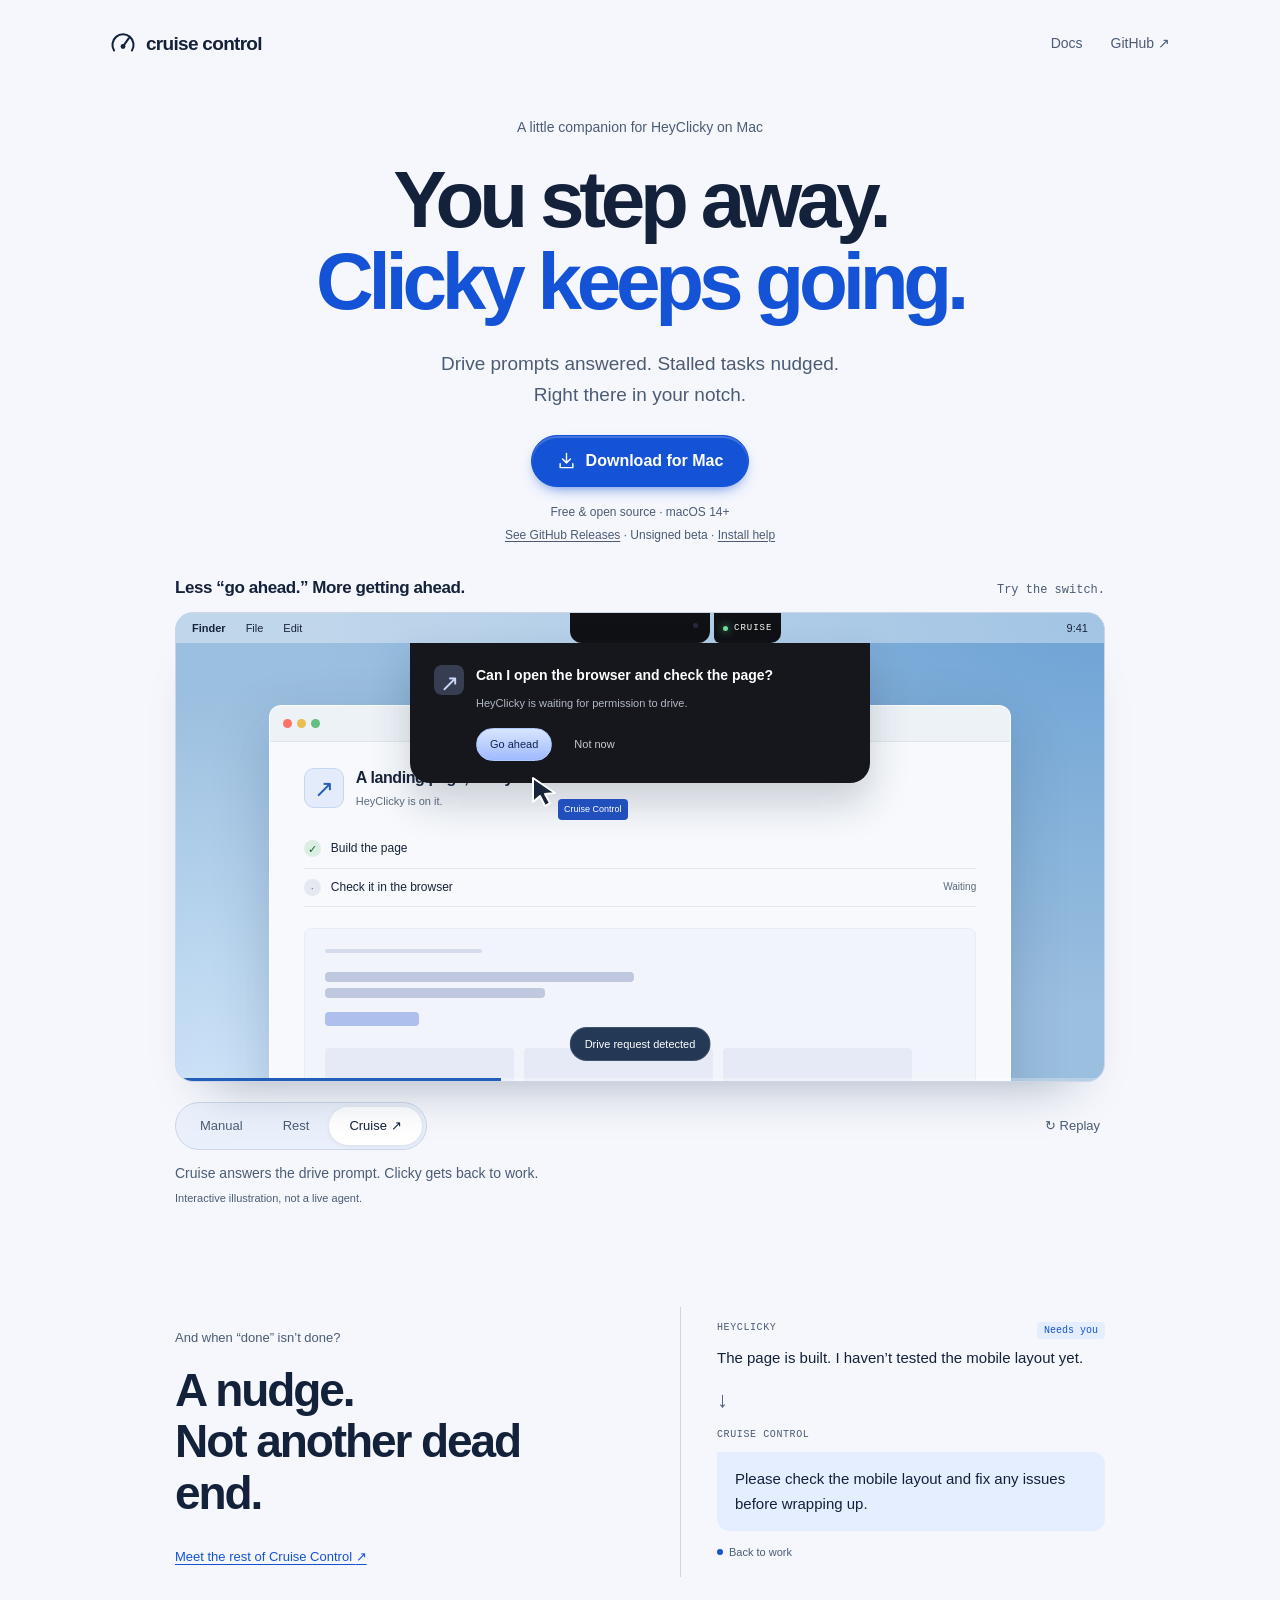
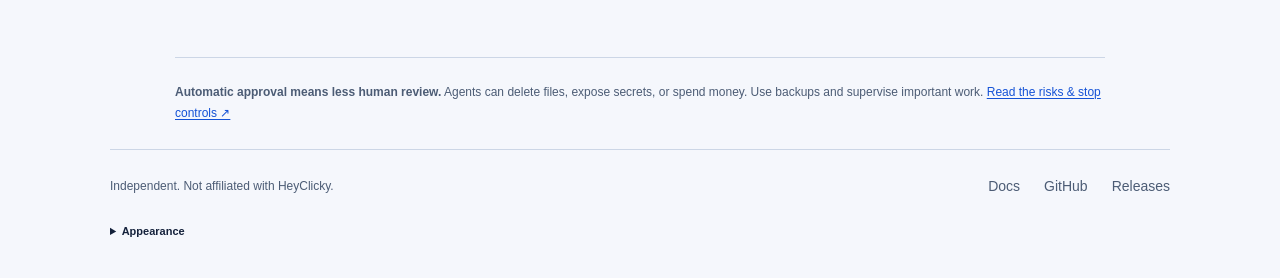
==== commit f62946d8: "Unify Cruise branding and task safety; add durable developer console Co-authored-by: Copilot <223556" ====
--- a/site/index.html
+++ b/site/index.html
@@ -3,89 +3,95 @@
 <head>
   <meta charset="utf-8" />
   <meta name="viewport" content="width=device-width, initial-scale=1" />
-  <meta name="theme-color" content="#fbfaf8" />
-  <meta name="description" content="Cruise Control is a Mac dashboard for HeyClicky: define task goals, set drive-prompt guardrails, and inspect local storage." />
-  <title>Cruise Control — define done</title>
-  <link rel="icon" href="icon.svg" type="image/svg+xml" />
-  <link rel="stylesheet" href="playful.css" />
+  <meta name="theme-color" content="#f5f7fc" />
+  <meta name="description" content="Step away. Keep Clicky going. Cruise Control handles HeyClicky drive prompts and nudges stalled tasks from your Mac's notch." />
+  <title>Cruise Control — step away, keep going</title>
+  <link rel="icon" href="assets/brand/blue-gauge.jpg" type="image/jpeg" />
+  <script src="theme.js"></script>
+  <link rel="stylesheet" href="brand.css" />
+  <link rel="stylesheet" href="facelift.css" />
+  <script src="cruise-demo.js" defer></script>
 </head>
-<body>
-  <div class="topline"><span class="topline-dot" aria-hidden="true"></span> Independent Mac companion for HeyClicky</div>
-  <div class="page">
-    <nav class="nav" aria-label="Main navigation">
-      <a class="brand" href="#top"><img src="icon.svg" alt="" />Cruise Control</a>
-      <div class="nav-links"><a href="#features">What it does</a><a href="docs.html">Docs</a><a href="https://github.com/ilovespectra/CruiseControl">GitHub</a></div>
-      <a class="button button-primary" data-latest-installer href="https://github.com/ilovespectra/CruiseControl/releases/latest/download/CruiseControl.pkg">Get Cruise <span aria-hidden="true">↗</span></a>
-    </nav>
+<body class="landing">
+  <a class="skip-link" href="#top">Skip to content</a>
+  <nav class="landing-nav" aria-label="Main navigation">
+    <a class="wordmark" href="#top"><svg viewBox="0 0 32 32" width="26" height="26" fill="none" aria-hidden="true"><path d="M5 24a13 13 0 1 1 22 0M16 19l7-10" stroke="currentColor" stroke-width="2.5" stroke-linecap="round"/><circle cx="16" cy="19" r="3" fill="currentColor"/></svg>cruise control</a>
+    <div><a href="docs.html">Docs</a><a href="https://github.com/ilovespectra/CruiseControl">GitHub <span aria-hidden="true">↗</span></a></div>
+  </nav>
 
-    <main id="top">
-      <section class="hero" aria-labelledby="hero-title">
-        <div class="hero-copy">
-          <p class="hello"><span class="hello-star" aria-hidden="true">✳</span> Your HeyClicky sidekick</p>
-          <h1 id="hero-title">Define <em>done.</em><br />Steer the rest.</h1>
-          <p class="hero-lede">Cruise Control is a Mac dashboard for HeyClicky: set a finish line per task, compare it with the latest report, and choose how drive prompts are handled.</p>
-          <div class="hero-actions"><a class="button button-primary" data-latest-installer href="https://github.com/ilovespectra/CruiseControl/releases/latest/download/CruiseControl.pkg">Download for Mac <span aria-hidden="true">↗</span></a><a class="button" href="#features">See what it does <span aria-hidden="true">↓</span></a></div>
-          <p class="release-meta">Latest on GitHub: <span class="latest-version" aria-live="polite">Checking GitHub…</span> · <a class="latest-release-link" href="https://github.com/ilovespectra/CruiseControl/releases/latest">release notes</a></p>
-          <p class="mode-label">Three ways to handle a drive prompt</p>
-          <div class="mode-cluster" aria-label="Cruise Control drive prompt modes">
-            <span class="mode"><i aria-hidden="true"></i><b>Manual</b><small>You decide</small></span>
-            <span class="mode mode-rest"><i aria-hidden="true"></i><b>Rest</b><small>Deny</small></span>
-            <span class="mode mode-cruise"><i aria-hidden="true"></i><b>Cruise</b><small>Auto-approve</small></span>
+  <main id="top">
+    <header class="intro">
+      <p class="intro-note">A little companion for HeyClicky on Mac</p>
+      <h1>You step away.<br /><span>Clicky keeps going.</span></h1>
+      <p class="intro-copy">Drive prompts answered. Stalled tasks nudged.<br />Right there in your notch.</p>
+      <a class="download-button" data-latest-installer href="https://github.com/ilovespectra/CruiseControl/releases/latest/download/CruiseControl.pkg"><svg viewBox="0 0 24 24" width="19" height="19" fill="none" aria-hidden="true"><path d="M12 3v12m-5-5 5 5 5-5M4 16v5h16v-5" stroke="currentColor" stroke-width="1.8" stroke-linecap="round" stroke-linejoin="round"/></svg>Download for Mac</a>
+      <p class="install-note">Free &amp; open source · macOS 14+<br /><a class="latest-release-link" href="https://github.com/ilovespectra/CruiseControl/releases/latest"><span class="latest-version" aria-live="polite">Latest release</span></a> · Unsigned beta · <a href="docs.html#start">Install help</a></p>
+    </header>
+
+    <section class="try-it" aria-labelledby="demo-title">
+      <div class="demo-heading">
+        <h2 id="demo-title">Less “go ahead.” More getting ahead.</h2>
+        <p>Try the switch.</p>
+      </div>
+      <div class="desktop-demo" data-cruise-demo data-mode="cruise" data-step="0">
+        <div class="desktop-bar" aria-hidden="true"><span>Finder</span><span>File</span><span>Edit</span><span class="desktop-time">9:41</span></div>
+        <div class="demo-notch"><span class="notch-camera"></span></div>
+        <div class="notch-control"><span class="control-light"></span><span data-mode-indicator>CRUISE</span></div>
+
+        <div class="demo-window">
+          <div class="window-chrome"><span class="traffic-lights" aria-hidden="true"><i></i><i></i><i></i></span><span>Today’s project</span></div>
+          <div class="project-body">
+            <div class="project-header"><span class="project-symbol" aria-hidden="true">↗</span><div><b>A landing page, ready to launch.</b><span>HeyClicky is on it.</span></div></div>
+            <div class="project-line"><span class="task-check">✓</span>Build the page</div>
+            <div class="project-line"><span class="task-check current-check" data-task-check>·</span><span>Check it in the browser</span><span class="task-state" data-task-state>Waiting</span></div>
+            <div class="page-preview" aria-hidden="true"><div class="preview-nav"></div><div class="preview-title"></div><div class="preview-title short"></div><div class="preview-button"></div><div class="preview-cards"><i></i><i></i><i></i></div></div>
           </div>
-          <p class="mode-note">Cruise mode removes the human checkpoint for drive prompts. VS Code approvals are separate opt-ins.</p>
         </div>
 
-        <figure class="capture-stage">
-          <span class="capture-sticker"><b>Real app</b> · a Silo task <span aria-hidden="true">✦</span></span>
-          <div class="capture-card"><img src="demos/define-done.jpg" alt="Cruise Control showing the saved Done goal for the Silo Landing Scribe task; its report is not shown." width="1600" height="530" /></div>
-          <figcaption><b>A task-sized finish line.</b><span>Saved goal · latest report kept private</span></figcaption>
-          <span class="doodle doodle-star" aria-hidden="true">✳</span>
-        </figure>
-      </section>
+        <div class="drive-card">
+          <span class="agent-mark" aria-hidden="true">↗</span>
+          <div><b>Can I open the browser and check the page?</b><p data-prompt-note>HeyClicky is waiting for permission to drive.</p></div>
+          <div class="drive-choices" aria-hidden="true"><span class="demo-go">Go ahead <span class="auto-click">✓</span></span><span class="demo-no">Not now</span></div>
+        </div>
+        <div class="demo-receipt" data-demo-receipt>Drive request detected</div>
+        <div class="demo-pointer" aria-hidden="true"><svg viewBox="0 0 28 32" width="28" height="32"><path d="M3 2v24l7-6 5 10 5-3-5-9 10-1z" fill="#17243a" stroke="white" stroke-width="2" stroke-linejoin="round"/></svg><span>Cruise Control</span></div>
+        <div class="demo-progress" aria-hidden="true"><i></i></div>
+      </div>
+      <div class="demo-toolbar">
+        <div class="demo-modes" role="group" aria-label="Try a drive prompt mode">
+          <button type="button" data-demo-mode="manual" aria-pressed="false">Manual</button>
+          <button type="button" data-demo-mode="rest" aria-pressed="false">Rest</button>
+          <button type="button" data-demo-mode="cruise" aria-pressed="true">Cruise <span aria-hidden="true">↗</span></button>
+        </div>
+        <button class="replay-demo" type="button" data-demo-replay>↻ Replay</button>
+      </div>
+      <p class="demo-caption" data-demo-caption role="status">Cruise answers the drive prompt. Clicky gets back to work.</p>
+      <p class="demo-disclosure">Interactive illustration, not a live agent.</p>
+    </section>
 
-      <section class="features" id="features" aria-labelledby="features-title">
-        <div class="section-heading"><div><p class="section-kicker">A little more clarity</p><h2 id="features-title">What Cruise is <em>for.</em></h2></div><p>HeyClicky does the work. Cruise gives you a clear place to set goals, steer prompts, and see local storage.</p></div>
-        <div class="feature-grid">
-          <article class="feature feature-goals">
-            <div class="feature-top"><span class="number">01</span><span class="feature-icon" aria-hidden="true">✓</span></div>
-            <h3>Define Done</h3>
-            <p>Write what success means for each task. Cruise keeps your goal beside the latest HeyClicky report, so progress has a yardstick.</p>
-            <div class="goal-flow" aria-label="A simple task review: your goal, latest report, then your review"><span>Your goal</span><i aria-hidden="true">→</i><span>Latest report</span><i aria-hidden="true">→</i><span>Your call</span></div>
-            <small class="diagram-note">A simple workflow diagram · not app footage</small>
-          </article>
-          <article class="feature feature-guardrails">
-            <div class="feature-top"><span class="number">02</span><span class="feature-icon" aria-hidden="true">↗</span></div>
-            <h3>Move the guardrails</h3>
-            <p>Pick the policy that fits the moment. Change it when you want; Manual is the place to start.</p>
-            <div class="mode-map" aria-label="Manual: you decide. Rest: deny. Cruise: automatically approve drive prompts.">
-              <div><i class="manual-dot" aria-hidden="true"></i><b>Manual</b><small>You decide</small></div>
-              <div><i class="rest-dot" aria-hidden="true"></i><b>Rest</b><small>Deny prompts</small></div>
-              <div><i class="cruise-dot" aria-hidden="true"></i><b>Cruise</b><small>Auto-approve</small></div>
-            </div>
-            <small class="diagram-note">Prompt choices · VS Code is separate</small>
-          </article>
-          <article class="feature feature-storage">
-            <div class="feature-top"><span class="number">03</span><span class="feature-icon" aria-hidden="true">▤</span></div>
-            <h3>See what storage weighs</h3>
-            <p>Inspect Clicky support, caches, and workspaces by size, age, and known task link. The inventory is read-only—no files moved or deleted.</p>
-            <div class="storage-illustration">
-              <img src="demos/storage-inventory-heading.jpg" alt="Real Cruise Control Storage screen heading; no paths or measurements are shown." width="1600" height="90" />
-              <div class="storage-labels"><span>Task caches</span><span>Workspaces</span><span>App support</span></div>
-            </div>
-            <small class="diagram-note">Real screen heading · no personal totals shown</small>
-          </article>
-        </div>
-      </section>
+    <section class="keep-moving" aria-labelledby="keep-moving-title">
+      <div>
+        <p class="small-label">And when “done” isn’t done?</p>
+        <h2 id="keep-moving-title">A nudge.<br />Not another dead end.</h2>
+        <a href="docs.html">Meet the rest of Cruise Control <span aria-hidden="true">↗</span></a>
+      </div>
+      <div class="nudge-example" aria-label="Example of a task continuation">
+        <p class="chat-label">HEYCLICKY <span>Needs you</span></p>
+        <p class="agent-message">The page is built. I haven’t tested the mobile layout yet.</p>
+        <div class="nudge-arrow" aria-hidden="true">↓</div>
+        <p class="chat-label">CRUISE CONTROL</p>
+        <p class="nudge-message">Please check the mobile layout and fix any issues before wrapping up.</p>
+        <p class="chat-resumed"><span></span>Back to work</p>
+      </div>
+    </section>
 
-      <section class="download" id="download" aria-labelledby="download-title">
-        <div><p class="section-kicker">Cruise Control · macOS 14+</p><h2 id="download-title">Ready when you are.</h2><p>Unsigned and not notarized; macOS may show a warning.</p><p class="release-note">This page follows GitHub’s latest release. Some current-source features may not be in every installer; Auto-bump delivery is unverified for v1.1.1.</p></div>
-        <div class="download-info"><a class="button button-light" data-latest-installer href="https://github.com/ilovespectra/CruiseControl/releases/latest/download/CruiseControl.pkg">Download latest installer <span aria-hidden="true">↗</span></a><span class="binary-count" id="binary-downloads" aria-live="polite">GitHub binary-download count loading…</span><a class="latest-release-link" href="https://github.com/ilovespectra/CruiseControl/releases/latest">Read release notes</a></div>
-      </section>
-      <aside class="safety"><b>Automation has reach.</b> Cruise can approve drive prompts. <a href="docs.html#safety">Read the safety notes</a> before enabling it.</aside>
-    </main>
+    <aside class="landing-safety"><strong>Automatic approval means less human review.</strong> Agents can delete files, expose secrets, or spend money. Use backups and supervise important work. <a href="docs.html#safety">Read the risks &amp; stop controls ↗</a></aside>
+  </main>
 
-    <footer class="footer"><span>Independent · open source · for macOS</span><nav aria-label="Project links"><a href="docs.html">Docs &amp; safety</a><a href="https://github.com/ilovespectra/CruiseControl/releases">Releases</a><a href="https://github.com/ilovespectra/CruiseControl">GitHub</a></nav></footer>
-  </div>
+  <footer class="landing-footer">
+    <div class="footer-main"><span>Independent. Not affiliated with HeyClicky.</span><nav aria-label="Project links"><a href="docs.html">Docs</a><a href="https://github.com/ilovespectra/CruiseControl">GitHub</a><a class="latest-release-link" href="https://github.com/ilovespectra/CruiseControl/releases/latest">Releases</a></nav></div>
+    <details class="appearance-options"><summary>Appearance</summary><div class="theme-controls"><label>Accent <select data-theme-palette><option value="blue">Blue</option><option value="green">Green</option><option value="red">Red</option><option value="yellow">Yellow</option></select></label><label>Theme <select data-theme-appearance><option value="system">System</option><option value="light">Light</option><option value="dark">Dark</option></select></label></div></details>
+  </footer>
   <script type="module" src="downloads.mjs"></script>
 </body>
 </html>
--- a/site/brand.css
+++ b/site/brand.css
@@ -0,0 +1,169 @@
+:root {
+  color-scheme: light dark;
+  --paper: #f5f7fc;
+  --surface: #ffffff;
+  --raised: #eaf0fb;
+  --ink: #14213b;
+  --muted: #4c5c75;
+  --line: #ccd6e6;
+  --accent: #1452d6;
+  --accent-soft: #e5eeff;
+  --on-accent: #ffffff;
+  --shadow: 0 24px 70px -35px #0e23464a;
+  --sans: -apple-system, BlinkMacSystemFont, "Segoe UI", sans-serif;
+  --mono: ui-monospace, SFMono-Regular, Menlo, monospace;
+}
+:root[data-palette="green"] { --accent: #17662c; --accent-soft: #e0f3e5; }
+:root[data-palette="red"] { --accent: #b51e2d; --accent-soft: #ffeaeb; }
+:root[data-palette="yellow"] { --accent: #805100; --accent-soft: #fff0c1; }
+@media (prefers-color-scheme: dark) {
+  :root:not([data-appearance="light"]) {
+    --paper: #0c111b; --surface: #141d2b; --raised: #1d293b;
+    --ink: #f0f4fc; --muted: #b3c0d5; --line: #35435a;
+    --accent: #96baff; --accent-soft: #1a3055; --on-accent: #0c172a;
+    --shadow: 0 24px 70px -35px #000000b3;
+  }
+  :root[data-palette="green"]:not([data-appearance="light"]) { --accent: #94dfa3; --accent-soft: #163d29; }
+  :root[data-palette="red"]:not([data-appearance="light"]) { --accent: #ffa6ae; --accent-soft: #49232c; }
+  :root[data-palette="yellow"]:not([data-appearance="light"]) { --accent: #f6d574; --accent-soft: #3b321b; }
+}
+:root[data-appearance="light"] { color-scheme: light; }
+:root[data-appearance="dark"] {
+  color-scheme: dark;
+  --paper: #0c111b; --surface: #141d2b; --raised: #1d293b;
+  --ink: #f0f4fc; --muted: #b3c0d5; --line: #35435a;
+  --accent: #96baff; --accent-soft: #1a3055; --on-accent: #0c172a;
+  --shadow: 0 24px 70px -35px #000000b3;
+}
+:root[data-appearance="dark"][data-palette="green"] { --accent: #94dfa3; --accent-soft: #163d29; }
+:root[data-appearance="dark"][data-palette="red"] { --accent: #ffa6ae; --accent-soft: #49232c; }
+:root[data-appearance="dark"][data-palette="yellow"] { --accent: #f6d574; --accent-soft: #3b321b; }
+* { box-sizing: border-box; }
+html { scroll-behavior: smooth; scroll-padding-top: 24px; }
+body { margin: 0; background: var(--paper); color: var(--ink); font: 16px/1.65 var(--sans); -webkit-font-smoothing: antialiased; }
+a { color: var(--accent); text-underline-offset: .2em; }
+a:hover { text-decoration-thickness: 2px; }
+a:focus-visible, button:focus-visible, select:focus-visible, summary:focus-visible { outline: 3px solid var(--accent); outline-offset: 5px; }
+img { max-width: 100%; }
+h1, h2, h3 { line-height: 1.1; letter-spacing: -.045em; text-wrap: balance; }
+h1 { font-size: clamp(46px, 6.8vw, 88px); font-weight: 730; margin: 0; }
+h2 { font-size: clamp(30px, 4vw, 48px); }
+h3 { font-size: 24px; }
+p { text-wrap: pretty; }
+em { color: var(--accent); font-style: normal; }
+.page, .docs, body > .nav, body > .footer, .theme-controls { width: min(1180px, calc(100% - 48px)); margin-inline: auto; }
+.skip-link { position: absolute; top: -100px; left: 16px; z-index: 20; padding: 12px; background: var(--surface); }
+.skip-link:focus { top: 12px; }
+.topline, .unofficial-bar { padding: 9px 24px; border-bottom: 1px solid var(--line); color: var(--muted); font: 12px/1.5 var(--mono); text-align: center; }
+.topline-dot { display: inline-block; width: 7px; height: 7px; margin-right: 8px; border-radius: 50%; background: var(--accent); }
+.nav { min-height: 88px; display: flex; flex-wrap: wrap; align-items: center; justify-content: space-between; gap: 16px; border-bottom: 1px solid var(--line); }
+.brand, .foot-brand { display: inline-flex; gap: 12px; align-items: center; color: var(--ink); font-size: 18px; font-weight: 720; text-decoration: none; }
+.brand img, .foot-brand img { width: 44px; height: 44px; border-radius: 13px; }
+.nav-links, .links, .footer nav { display: flex; flex-wrap: wrap; gap: 24px; }
+.nav-links a, .links a { color: var(--muted); font-size: 14px; text-decoration: none; }
+.button, .pill { min-height: 46px; display: inline-flex; align-items: center; justify-content: center; gap: 12px; padding: 10px 20px; border: 1px solid var(--line); border-radius: 13px; background: var(--surface); color: var(--ink); font-size: 14px; font-weight: 650; text-decoration: none; }
+.button-primary, .pill-primary { background: var(--accent); color: var(--on-accent); border-color: var(--accent); }
+.button:hover, .pill:hover { box-shadow: var(--shadow); }
+.theme-controls { display: flex; justify-content: flex-end; align-items: center; flex-wrap: wrap; gap: 12px 20px; padding-block: 16px; color: var(--muted); font-size: 12px; }
+.theme-controls label { display: inline-flex; gap: 8px; align-items: center; }
+.theme-controls select { padding: 7px 28px 7px 10px; min-height: 36px; border: 1px solid var(--line); border-radius: 9px; background: var(--surface); color: var(--ink); font: inherit; }
+.hero { display: grid; grid-template-columns: 1fr 1fr; align-items: center; gap: 48px; padding: 40px 0 88px; }
+.hello, .section-kicker, .eyebrow { color: var(--accent); font: 12px/1.6 var(--mono); letter-spacing: .08em; text-transform: uppercase; }
+.hello { display: flex; align-items: center; gap: 10px; }
+.hello-star { font-size: 24px; }
+.hero-lede, .lede { color: var(--muted); font-size: 18px; max-width: 650px; }
+.hero-actions { display: flex; flex-wrap: wrap; gap: 12px; margin-top: 28px; }
+.release-meta { font-size: 12px; color: var(--muted); }
+.latest-version { color: var(--ink); font-weight: 700; }
+.mode-label { margin-top: 28px; font-size: 12px; font-weight: 650; }
+.mode-cluster { display: flex; flex-wrap: wrap; gap: 10px; }
+.mode { display: grid; grid-template-columns: 8px auto; column-gap: 8px; padding: 10px 13px; background: var(--surface); border: 1px solid var(--line); border-radius: 12px; font-size: 13px; }
+.mode i { grid-row: span 2; align-self: center; width: 7px; height: 7px; background: #8591a8; border-radius: 50%; }
+.mode-rest i { background: #ce9800; }
+.mode-cruise i { background: #24944c; }
+.mode small, .mode-note { color: var(--muted); font-size: 12px; }
+.capture-stage { margin: 0; min-width: 0; padding: 24px; background: var(--accent-soft); border: 1px solid var(--line); border-radius: 28px; }
+.brand-pair { display: flex; align-items: center; justify-content: center; gap: 22px; padding: 4px 0 28px; }
+.brand-pair img { width: 36%; max-width: 170px; aspect-ratio: 1; border-radius: 24%; box-shadow: var(--shadow); }
+.brand-pair img:last-child { transform: translateY(14px) rotate(7deg); }
+.capture-sticker { display: inline-block; color: var(--accent); font: 12px var(--mono); margin-bottom: 12px; }
+.capture-card { overflow: hidden; border: 1px solid var(--line); border-radius: 12px; background: #171821; box-shadow: var(--shadow); }
+.capture-card img { display: block; width: 100%; height: auto; }
+.capture-stage figcaption { display: grid; gap: 3px; margin-top: 16px; font-size: 13px; }
+.capture-stage figcaption span { color: var(--muted); }
+.doodle { display: none; }
+.features { border-top: 1px solid var(--line); padding-block: 48px 64px; }
+.section-heading { display: flex; align-items: end; gap: 36px; justify-content: space-between; margin-bottom: 28px; }
+.section-heading h2 { margin: 8px 0 0; }
+.section-heading > p { max-width: 390px; color: var(--muted); }
+.feature-grid { display: grid; grid-template-columns: repeat(3, minmax(0, 1fr)); gap: 18px; }
+.feature { min-width: 0; padding: 26px; border: 1px solid var(--line); border-radius: 20px; background: var(--surface); }
+.feature-top { display: flex; align-items: center; justify-content: space-between; color: var(--accent); }
+.number { font: 12px var(--mono); }
+.feature-icon { display: grid; place-items: center; width: 38px; height: 38px; background: var(--accent-soft); border-radius: 12px; }
+.feature > p { color: var(--muted); font-size: 15px; }
+.feature-more { margin-top: 24px; padding: 24px; border: 1px solid var(--line); border-radius: 20px; background: var(--accent-soft); }
+.feature-more h3 { margin: 0 0 12px; }
+.feature-more p { color: var(--muted); }
+.goal-flow { display: flex; flex-wrap: wrap; justify-content: space-between; gap: 6px; padding: 14px; border-radius: 12px; background: var(--accent-soft); font-size: 12px; }
+.goal-flow i { font-style: normal; }
+.diagram-note { display: block; color: var(--muted); font-size: 11px; margin-top: 12px; }
+.mode-map { display: grid; grid-template-columns: repeat(3, 1fr); gap: 6px; margin-top: 20px; font-size: 12px; }
+.mode-map > div { display: grid; gap: 5px; }
+.mode-map small { color: var(--muted); }
+.storage-illustration { overflow: hidden; border-radius: 12px; background: var(--raised); border: 1px solid var(--line); }
+.storage-illustration img { width: 100%; display: block; }
+.storage-labels { display: flex; flex-wrap: wrap; gap: 8px; padding: 12px; font-size: 11px; }
+.download { display: flex; justify-content: space-between; align-items: center; gap: 32px; padding: 36px; border: 1px solid var(--line); border-radius: 24px; background: var(--accent-soft); }
+.download h2 { margin: 8px 0; }
+.download p { color: var(--muted); }
+.download-info { display: grid; justify-items: start; gap: 12px; font-size: 13px; }
+.binary-count { color: var(--muted); }
+.safety { padding-block: 24px 40px; font-size: 14px; color: var(--muted); }
+.safety b { color: var(--ink); }
+.footer { display: flex; flex-wrap: wrap; justify-content: space-between; align-items: center; gap: 24px; border-top: 1px solid var(--line); padding-block: 24px 36px; color: var(--muted); font-size: 12px; }
+.docs { max-width: 1000px; padding-block: 32px 64px; }
+.docs header { padding-bottom: 32px; }
+.docs h1 { font-size: clamp(44px, 6vw, 72px); max-width: 800px; }
+.docs-masthead { display: flex; align-items: center; justify-content: space-between; gap: 28px; margin-bottom: 24px; }
+.docs-masthead img { width: 100px; height: 100px; border-radius: 24px; }
+.release-note { padding: 16px 22px; margin-block: 28px; background: var(--accent-soft); border: 1px solid var(--line); border-radius: 16px; font-size: 14px; }
+.release-note p { margin: 4px 0; }
+.release-caveat { color: var(--muted); }
+.docs-toc { display: flex; flex-wrap: wrap; gap: 10px; }
+.docs-toc a { padding: 8px 12px; background: var(--surface); border: 1px solid var(--line); border-radius: 9px; font-size: 13px; text-decoration: none; }
+.docs section { margin-top: 24px; padding: clamp(22px, 4vw, 40px); background: var(--surface); border: 1px solid var(--line); border-radius: 20px; overflow-wrap: anywhere; }
+.docs section h2 { margin: 0 0 20px; font-size: clamp(26px, 3.5vw, 36px); }
+.docs li + li { margin-top: 12px; }
+.docs li, .docs section p { color: var(--muted); }
+.docs strong { color: var(--ink); }
+.docs .safety-warning { border-left: 5px solid var(--accent); background: var(--accent-soft); }
+.safety-details { margin-block: 20px; }
+summary { cursor: pointer; color: var(--ink); font-weight: 650; padding-block: 8px; }
+code { font: .9em/1.6 var(--mono); background: var(--raised); padding: 2px 5px; border-radius: 4px; color: var(--ink); }
+pre { overflow-x: auto; padding: 18px; border: 1px solid var(--line); border-radius: 12px; background: var(--raised); }
+pre code { padding: 0; }
+@media (max-width: 900px) {
+  .hero { grid-template-columns: 1fr; gap: 36px; }
+  .capture-stage { max-width: 660px; width: 100%; }
+  .feature-grid { grid-template-columns: 1fr; }
+  .section-heading, .download { align-items: start; flex-direction: column; }
+  .feature > p { max-width: 65ch; }
+}
+@media (max-width: 560px) {
+  .page, .docs, body > .nav, body > .footer, .theme-controls { width: calc(100% - 32px); }
+  .nav { gap: 12px; padding-block: 16px; }
+  .nav-links, .links { order: 3; width: 100%; gap: 20px; }
+  .brand { font-size: 16px; }
+  .nav .button, .nav .pill { padding-inline: 12px; }
+  .theme-controls { justify-content: flex-start; }
+  .hero { padding-block: 28px 48px; }
+  .hero h1 { font-size: clamp(42px, 12vw, 64px); }
+  .hero-lede { font-size: 17px; }
+  .capture-stage, .download { padding: 20px; }
+  .docs-masthead { align-items: start; }
+  .docs-masthead img { width: 64px; height: 64px; border-radius: 16px; }
+  .docs h1 { font-size: 40px; }
+  .docs ol, .docs ul { padding-left: 22px; }
+}
+@media (prefers-reduced-motion: reduce) { html { scroll-behavior: auto; } }
--- a/site/facelift.css
+++ b/site/facelift.css
@@ -0,0 +1,139 @@
+.landing { background: var(--paper); font-size: 16px; }
+.landing-nav, .landing main, .landing-footer { width: min(1060px, calc(100% - 48px)); margin-inline: auto; }
+.landing-nav { height: 88px; display: flex; align-items: center; justify-content: space-between; gap: 20px; }
+.wordmark { display: inline-flex; align-items: center; gap: 10px; font-size: 19px; font-weight: 700; letter-spacing: -.7px; color: var(--ink); text-decoration: none; }
+.landing-nav > div { display: flex; gap: 28px; }
+.landing-nav > div a, .landing-footer a { color: var(--muted); font-size: 14px; text-decoration: none; }
+.landing a:hover { text-decoration: underline; }
+.intro { text-align: center; padding: 28px 0 12px; }
+.intro-note { color: var(--muted); font-size: 14px; margin: 0 0 20px; }
+.intro h1 { font-size: clamp(44px, 7vw, 80px); font-weight: 650; letter-spacing: -.065em; line-height: 1.03; }
+.intro h1 span { color: var(--accent); }
+.intro-copy { color: var(--muted); line-height: 1.65; font-size: 19px; margin: 24px auto; }
+.download-button { display: inline-flex; align-items: center; gap: 10px; padding: 12px 25px; border-radius: 999px; background: var(--accent); color: var(--on-accent); font-weight: 600; text-decoration: none; box-shadow: inset 0 2px 1px #ffffff38, 0 6px 16px -8px var(--accent); border: 1px solid var(--accent); }
+.install-note { color: var(--muted); font-size: 12px; line-height: 1.9; margin: 14px 0 0; }
+.install-note a { color: inherit; }
+.install-note .latest-version { font-weight: 400; color: inherit; }
+.try-it { max-width: 930px; margin: 20px auto 0; }
+.demo-heading { display: flex; justify-content: space-between; align-items: baseline; gap: 16px; margin-bottom: 15px; }
+.demo-heading h2 { font-size: 17px; letter-spacing: -.025em; font-weight: 600; margin: 0; }
+.demo-heading p { font: 12px var(--mono); color: var(--muted); margin: 0; }
+.desktop-demo { height: 470px; position: relative; overflow: hidden; border-radius: 18px; border: 1px solid var(--line); background: radial-gradient(ellipse at 10% 110%, #d2e7fb 0, transparent 60%), radial-gradient(ellipse at 100% 0, #6ea3d5 0, transparent 60%), #9bbfdf; box-shadow: 0 32px 50px -35px #0f284c66; color: #17243a; isolation: isolate; }
+.desktop-bar { height: 30px; background: #ffffff5c; display: flex; align-items: center; gap: 20px; padding-inline: 16px; font-size: 11px; }
+.desktop-bar > span:first-child { font-weight: 700; }
+.desktop-time { margin-left: auto; }
+.demo-notch { position: absolute; top: 0; left: 50%; transform: translateX(-50%); width: 140px; height: 30px; border-radius: 0 0 12px 12px; background: #101115; }
+.notch-camera { position: absolute; top: 10px; right: 12px; width: 5px; height: 5px; background: #252b3c; border-radius: 50%; }
+.notch-control { display: flex; gap: 6px; align-items: center; position: absolute; left: calc(50% + 74px); top: 0; background: #101115; color: #fff; height: 30px; border-radius: 0 0 10px 6px; padding: 0 9px; font: 9px var(--mono); letter-spacing: 1px; }
+.control-light { width: 5px; height: 5px; border-radius: 50%; background: #6bdf9b; box-shadow: 0 0 8px #6bdf9b; }
+[data-mode="rest"] .control-light { background: #efbd59; box-shadow: none; }
+[data-mode="manual"] .control-light { background: #a4acb5; box-shadow: none; }
+.demo-window { position: absolute; top: 92px; left: 10%; right: 10%; bottom: -34px; background: #f7f9fc; border: 1px solid #ffffff99; border-radius: 12px; box-shadow: 0 20px 55px #18385638; overflow: hidden; transition: transform .6s, opacity .6s; }
+.window-chrome { height: 36px; border-bottom: 1px solid #dfe5ec; background: #edf2f7; text-align: center; font-size: 11px; line-height: 36px; color: #5c697d; }
+.traffic-lights { display: flex; position: absolute; top: 13px; left: 13px; gap: 5px; }
+.traffic-lights i { width: 9px; height: 9px; border-radius: 50%; background: #ff7468; }
+.traffic-lights i:nth-child(2) { background: #eabe50; }
+.traffic-lights i:nth-child(3) { background: #65bf80; }
+.project-body { padding: 23px 34px; }
+.project-header { display: flex; align-items: center; gap: 12px; margin-bottom: 20px; }
+.project-symbol { display: grid; place-items: center; background: #e4ecfc; border: 1px solid #c5d6ef; border-radius: 10px; width: 40px; height: 40px; font-size: 24px; color: #235dba; }
+.project-header b { display: block; font-size: 16px; letter-spacing: -.4px; }
+.project-header div > span { display: block; font-size: 11px; color: #5c697d; }
+.project-line { display: flex; align-items: center; gap: 10px; font-size: 12px; padding-block: 9px; border-bottom: 1px solid #e1e7f0; }
+.task-check { display: grid; place-items: center; width: 17px; height: 17px; border-radius: 50%; color: #17613a; background: #dceee4; font-size: 11px; }
+.current-check { background: #e4e9f1; color: #5c697d; }
+.task-state { margin-left: auto; font-size: 10px; color: #5c697d; }
+.page-preview { margin-top: 21px; padding: 20px; background: #eef0fb; border: 1px solid #dde1f1; border-radius: 7px; opacity: .5; transition: opacity .6s; }
+.preview-nav { height: 4px; width: 25%; background: #b6bedb; border-radius: 5px; margin-bottom: 19px; }
+.preview-title { height: 10px; width: 49%; border-radius: 4px; background: #8998c3; margin-top: 6px; }
+.preview-title.short { width: 35%; }
+.preview-button { height: 14px; width: 15%; border-radius: 4px; background: #6787e1; margin-top: 14px; }
+.preview-cards { display: flex; gap: 10px; margin-top: 22px; }
+.preview-cards i { width: 30%; height: 60px; background: #d6ddf1; border-radius: 4px; }
+.drive-card { display: grid; grid-template-columns: 30px 1fr; column-gap: 12px; position: absolute; top: 30px; width: min(460px, calc(100% - 32px)); left: 50%; transform: translateX(-50%); border-radius: 0 0 20px 20px; background: #15171c; color: #fff; padding: 22px 24px; box-shadow: 0 20px 40px #12264033; transition: opacity .35s, transform .55s; }
+.agent-mark { display: grid; place-items: center; background: #373e51; color: #cdd9fa; border-radius: 8px; width: 30px; height: 30px; font-size: 23px; }
+.drive-card b { display: block; font-size: 14px; line-height: 1.5; font-weight: 600; }
+.drive-card p { margin: 8px 0 16px; font-size: 11px; color: #b1b8c6; }
+.drive-choices { grid-column: 2; display: flex; gap: 12px; align-items: center; font-size: 11px; }
+.demo-go { padding: 6px 13px; border: 1px solid #afc8ff; background: linear-gradient(#d7e5ff, #9fbaff); color: #11254c; border-radius: 99px; }
+.demo-no { color: #c8cbd3; padding: 6px 10px; border-radius: 99px; }
+.auto-click { display: none; }
+.demo-receipt { position: absolute; bottom: 20px; left: 50%; transform: translateX(-50%); white-space: nowrap; padding: 7px 14px; font-size: 11px; color: #fff; background: #152b49ed; border: 1px solid #ffffff22; border-radius: 99px; }
+.demo-pointer { position: absolute; left: 66%; top: 270px; display: flex; align-items: flex-start; opacity: 0; transition: top .65s, left .65s, opacity .2s; pointer-events: none; }
+.demo-pointer > span { font-size: 9px; color: #fff; background: #214fbe; padding: 3px 6px; margin-top: 23px; border-radius: 4px; white-space: nowrap; }
+[data-step="1"] .demo-pointer { opacity: 1; left: calc(50% - 110px); top: 163px; }
+[data-mode="rest"][data-step="1"] .demo-pointer { left: calc(50% - 5px); }
+[data-step="2"] .drive-card, [data-step="3"] .drive-card { opacity: 0; transform: translate(-50%, -90%); pointer-events: none; }
+[data-step="2"] .demo-window, [data-step="3"] .demo-window { transform: translateY(-18px); }
+[data-mode="cruise"][data-step="2"] .page-preview, [data-mode="cruise"][data-step="3"] .page-preview { opacity: 1; }
+[data-step="3"] .current-check { background: #dceee4; color: #17613a; }
+[data-mode="rest"] .demo-window { opacity: .65; }
+.demo-progress { position: absolute; bottom: 0; height: 3px; width: 100%; background: #ffffff44; }
+.demo-progress i { display: block; width: 0; height: 100%; background: #235dba; transition: width 1s linear; }
+[data-step="1"] .demo-progress i { width: 35%; }
+[data-step="2"] .demo-progress i { width: 65%; }
+[data-step="3"] .demo-progress i { width: 100%; }
+.demo-toolbar { display: flex; align-items: center; justify-content: space-between; margin: 20px 0 12px; gap: 12px; }
+.demo-modes { display: flex; background: var(--raised); border: 1px solid var(--line); padding: 4px; border-radius: 99px; }
+.demo-modes button, .replay-demo { font: inherit; font-size: 13px; cursor: pointer; border: 0; background: transparent; color: var(--muted); padding: 8px 20px; border-radius: 99px; }
+.demo-modes button[aria-pressed="true"] { background: var(--surface); color: var(--ink); box-shadow: 0 1px 5px #00000014; }
+.replay-demo { padding-inline: 5px; }
+.demo-caption { font-size: 14px; color: var(--muted); margin: 0; min-height: 24px; }
+.demo-disclosure { font-size: 11px; color: var(--muted); margin: 3px 0; }
+.keep-moving { display: grid; grid-template-columns: 1fr 1fr; align-items: center; gap: 80px; max-width: 930px; margin: 100px auto 80px; }
+.small-label { font-size: 13px; color: var(--muted); }
+.keep-moving h2 { font-size: clamp(32px, 4vw, 46px); font-weight: 600; line-height: 1.12; margin: 16px 0 24px; }
+.keep-moving a { font-size: 13px; }
+.nudge-example { border-left: 1px solid var(--line); padding: 5px 0 5px 36px; }
+.chat-label { font: 10px var(--mono); letter-spacing: .06em; color: var(--muted); }
+.chat-label > span { float: right; letter-spacing: 0; color: var(--accent); background: var(--accent-soft); padding: 3px 7px; border-radius: 4px; }
+.agent-message, .nudge-message { font-size: 15px; line-height: 1.7; margin: 12px 0; }
+.nudge-message { background: var(--accent-soft); border-radius: 0 12px 12px 12px; padding: 14px 18px; }
+.nudge-arrow { color: var(--muted); font-size: 22px; }
+.chat-resumed { display: flex; align-items: center; gap: 6px; color: var(--muted); font-size: 11px; }
+.chat-resumed > span { width: 6px; height: 6px; border-radius: 50%; background: var(--accent); }
+.landing-safety { border-top: 1px solid var(--line); padding: 24px 0; font-size: 12px; color: var(--muted); max-width: 930px; margin: auto; line-height: 1.8; }
+.landing-safety a { white-space: normal; }
+.landing-footer { padding: 25px 0 30px; border-top: 1px solid var(--line); font-size: 12px; color: var(--muted); }
+.footer-main { display: flex; flex-wrap: wrap; align-items: center; justify-content: space-between; gap: 16px; }
+.footer-main nav { display: flex; gap: 24px; }
+.appearance-options { margin-top: 16px; font-size: 11px; }
+.appearance-options summary { cursor: pointer; }
+.appearance-options .theme-controls { width: 100%; justify-content: flex-start; margin: 0; }
+@media (max-width: 600px) {
+  .landing-nav, .landing main, .landing-footer { width: calc(100% - 32px); }
+  .landing-nav { height: 70px; }
+  .wordmark { font-size: 16px; gap: 6px; }
+  .landing-nav > div { gap: 16px; }
+  .landing-nav > div a { font-size: 12px; }
+  .intro { padding-top: 34px; }
+  .intro-copy { font-size: 16px; }
+  .try-it { margin-top: 24px; }
+  .demo-heading { display: block; }
+  .demo-heading h2 { font-size: 15px; }
+  .demo-heading p { margin-top: 4px; font-size: 11px; }
+  .desktop-demo { height: 390px; border-radius: 12px; }
+  .desktop-bar { gap: 12px; font-size: 9px; }
+  .desktop-bar > span:nth-child(3) { visibility: hidden; }
+  .demo-notch { width: 95px; }
+  .notch-control { left: calc(50% + 51px); font-size: 8px; padding-inline: 6px; gap: 4px; }
+  .demo-window { left: 5%; right: 5%; }
+  .project-body { padding: 20px 18px; }
+  .project-header b { font-size: 12px; }
+  .project-symbol { width: 32px; height: 32px; flex-shrink: 0; }
+  .project-line { font-size: 10px; gap: 6px; }
+  .drive-card { padding: 18px 16px; column-gap: 9px; }
+  .drive-card b { font-size: 12px; }
+  .drive-card p { font-size: 10px; margin-bottom: 12px; }
+  [data-step="1"] .demo-pointer { top: 157px; left: calc(50% - 85px); }
+  [data-mode="rest"][data-step="1"] .demo-pointer { left: calc(50% + 15px); }
+  .demo-modes button { padding: 8px 16px; font-size: 12px; }
+  .demo-caption { font-size: 12px; min-height: 40px; }
+  .keep-moving { grid-template-columns: 1fr; gap: 24px; margin: 64px 0 40px; }
+  .keep-moving h2 br { display: none; }
+  .keep-moving h2 { max-width: 300px; margin-bottom: 16px; }
+  .nudge-example { padding-left: 20px; }
+}
+@media (prefers-reduced-motion: reduce) {
+  .landing *, .landing *::before, .landing *::after { scroll-behavior: auto; transition: none !important; animation: none !important; }
+}
